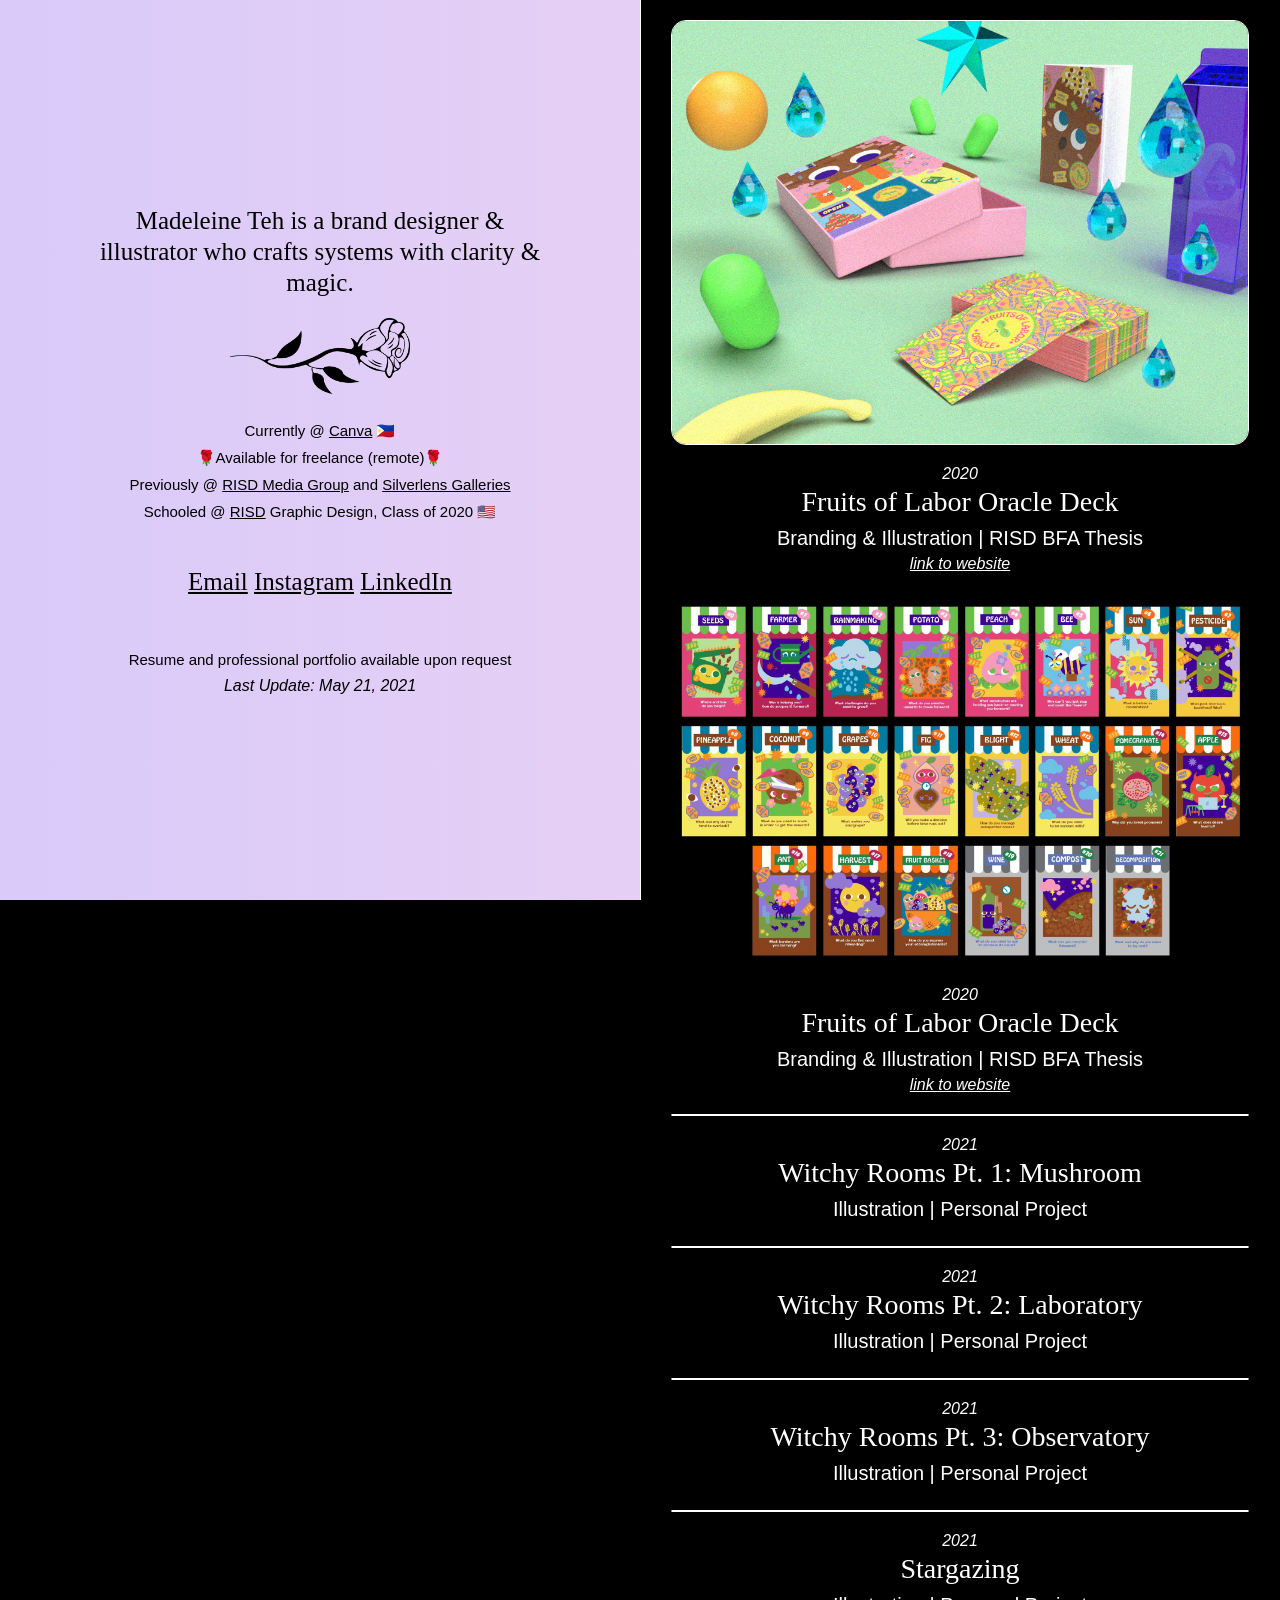
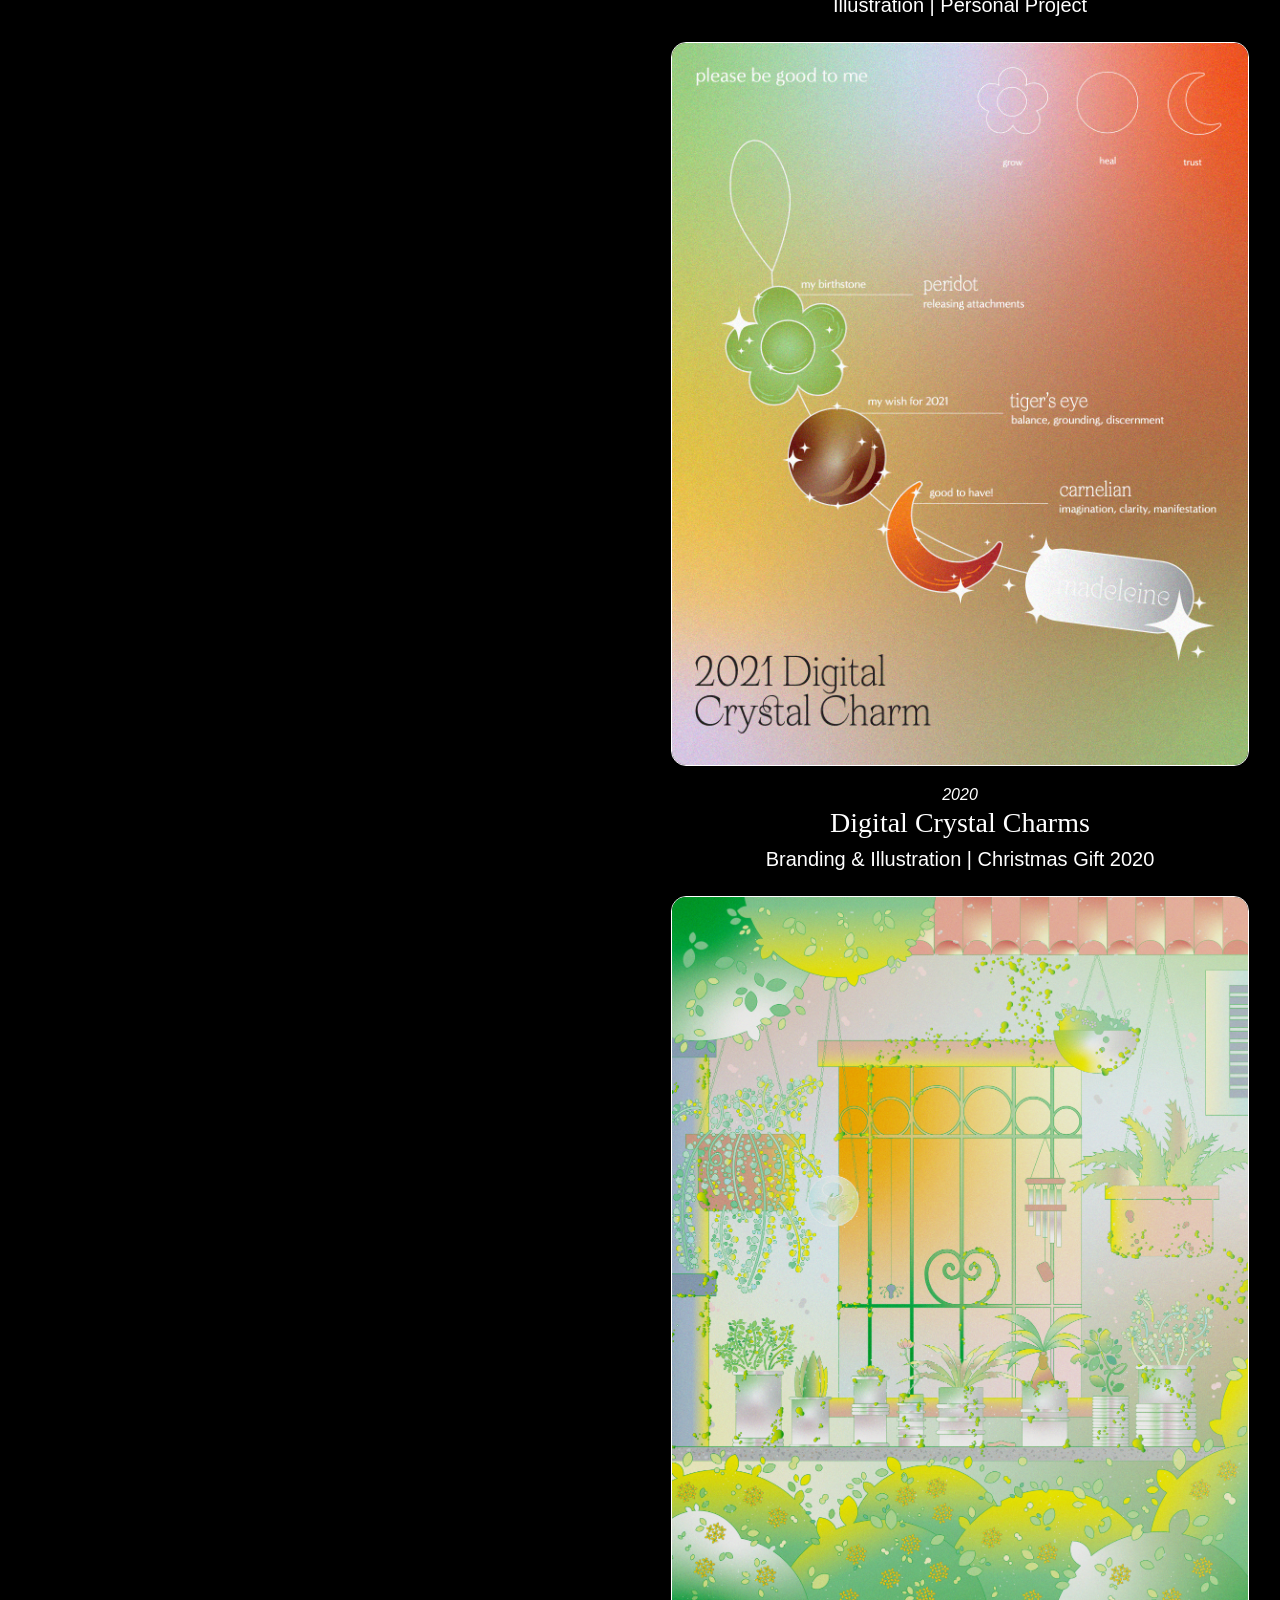
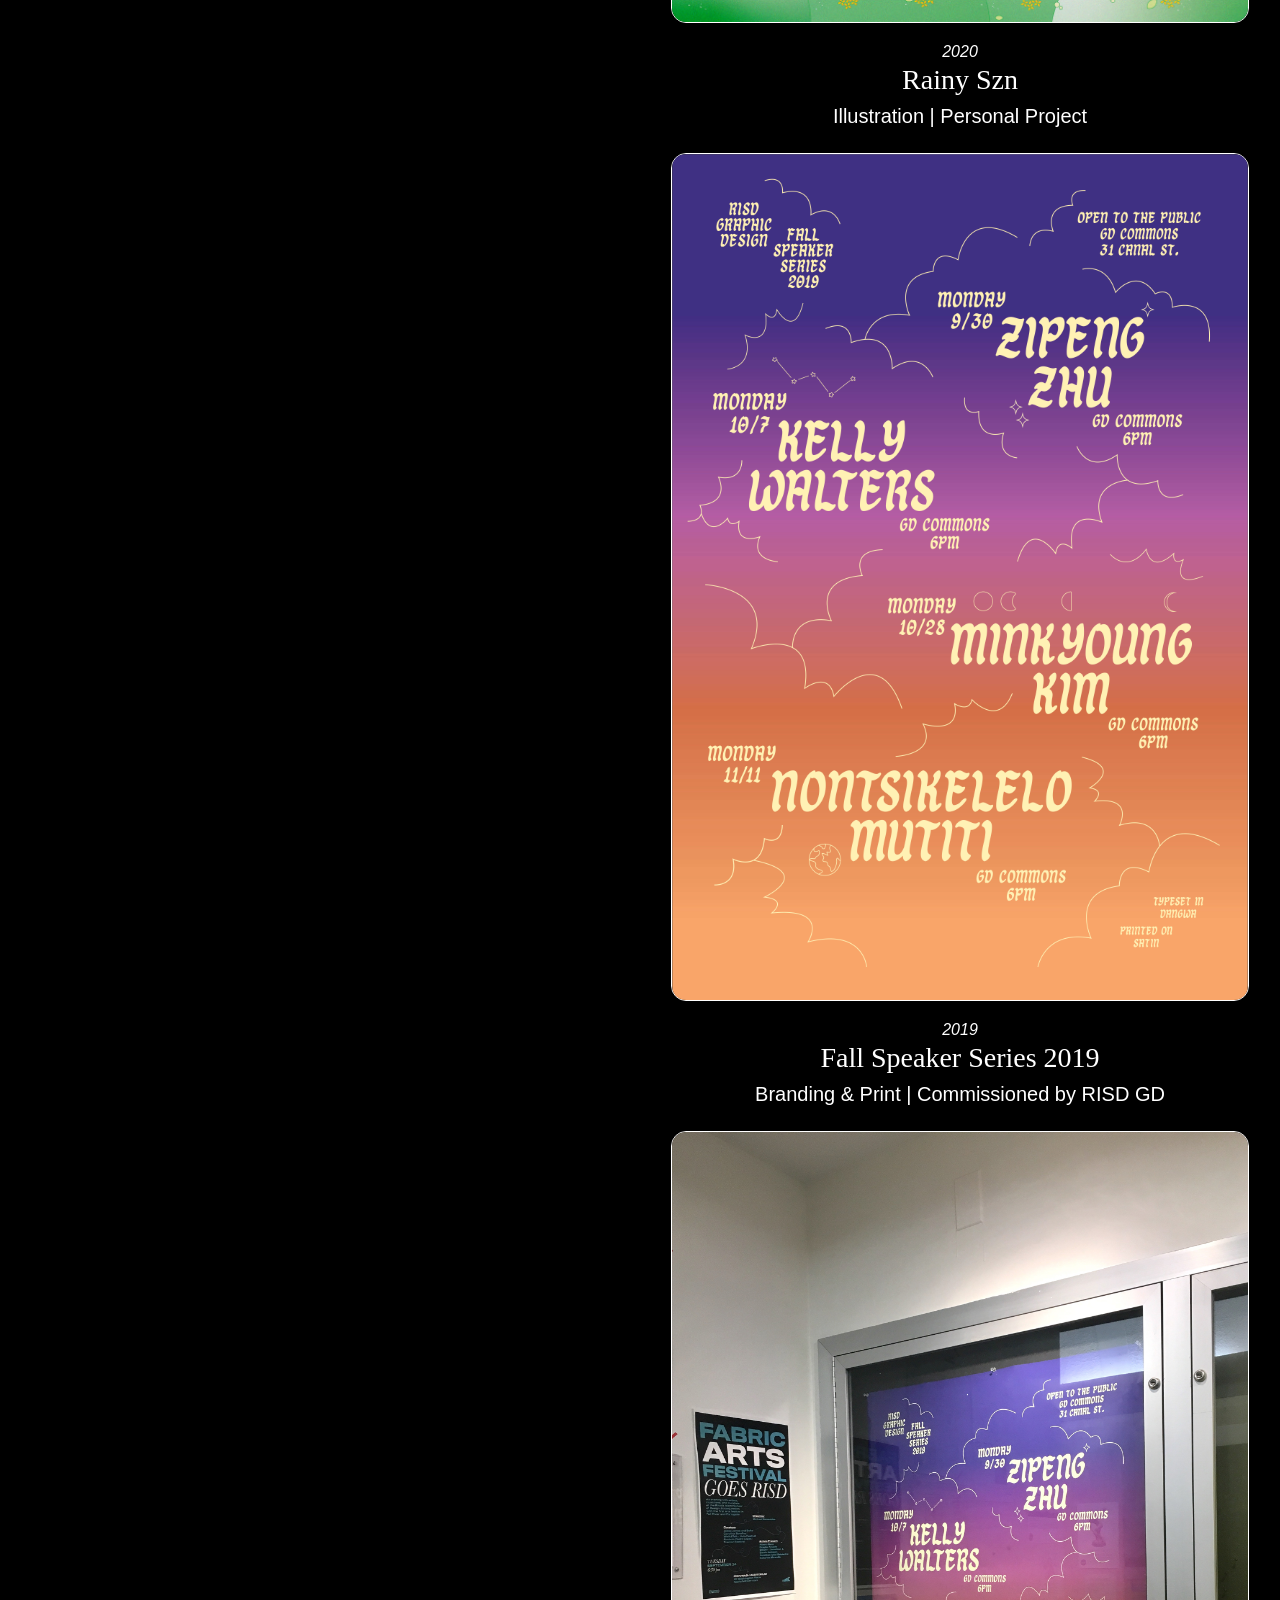
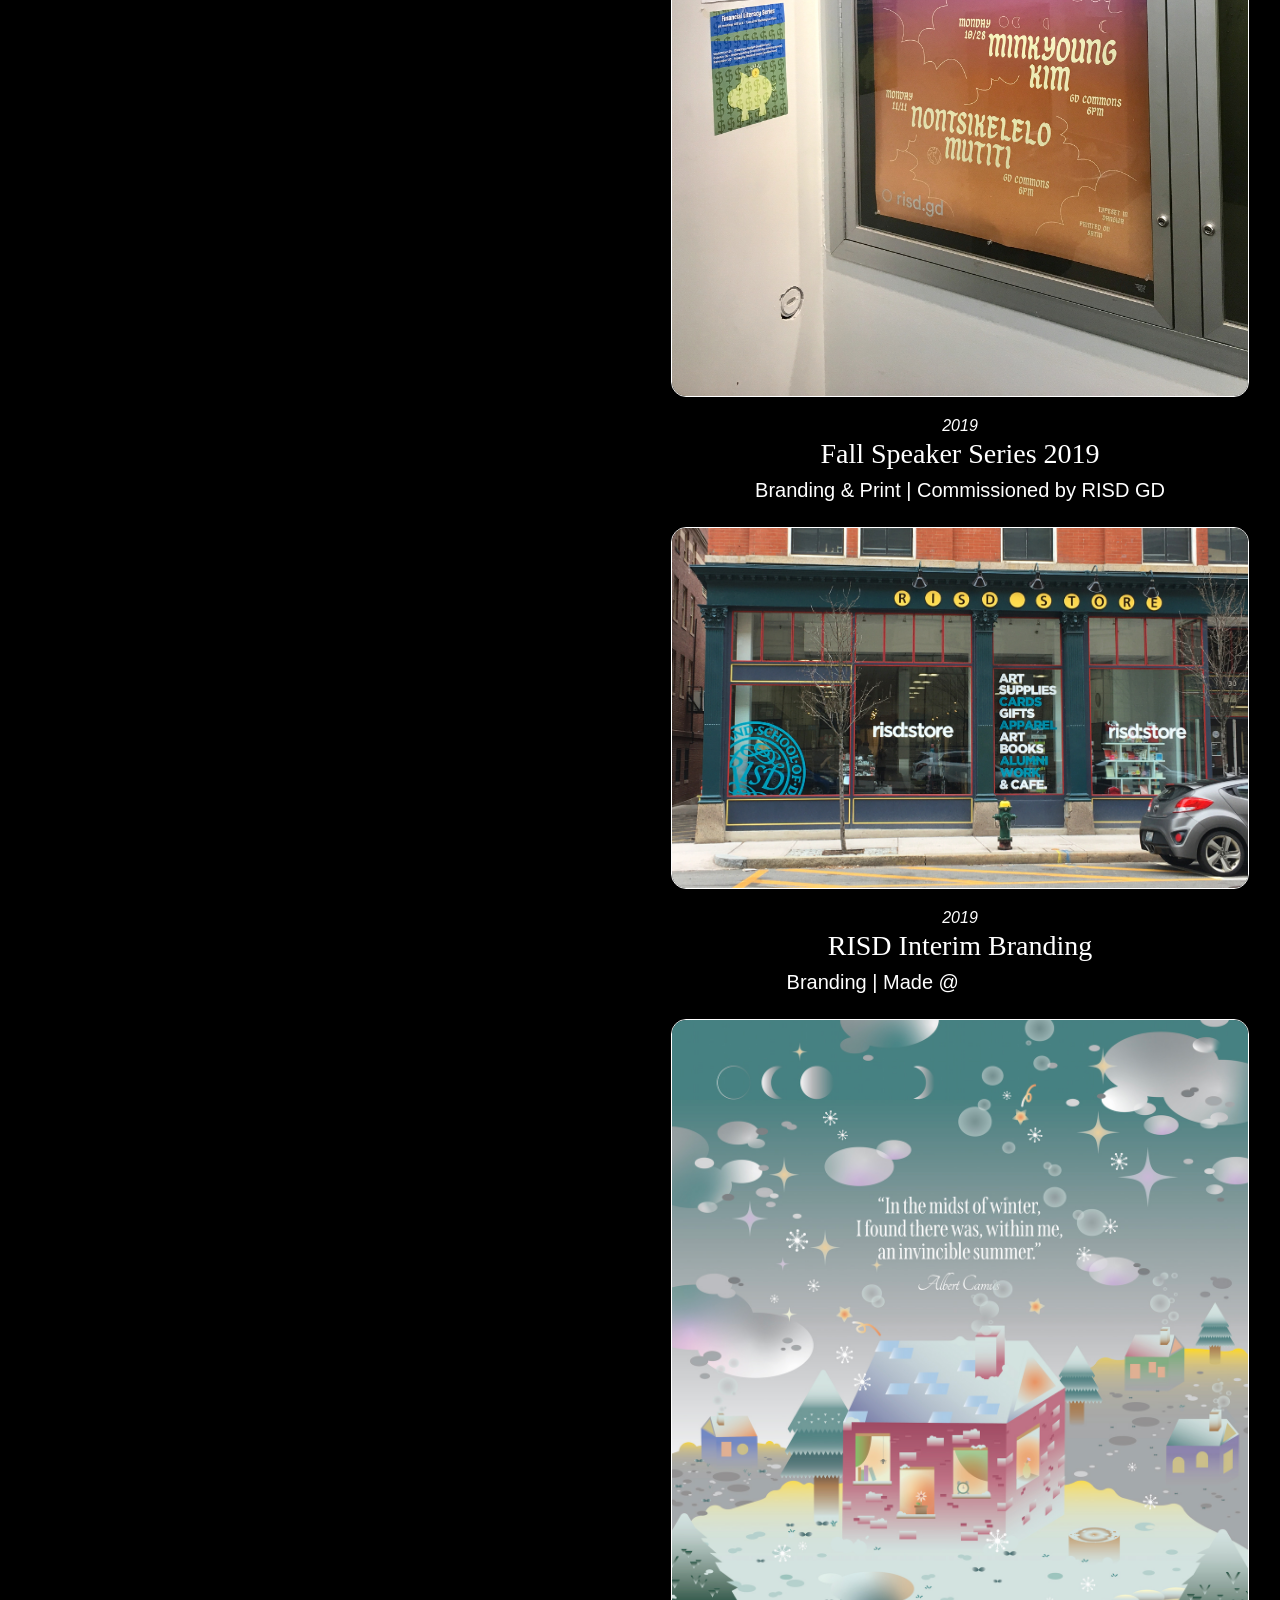
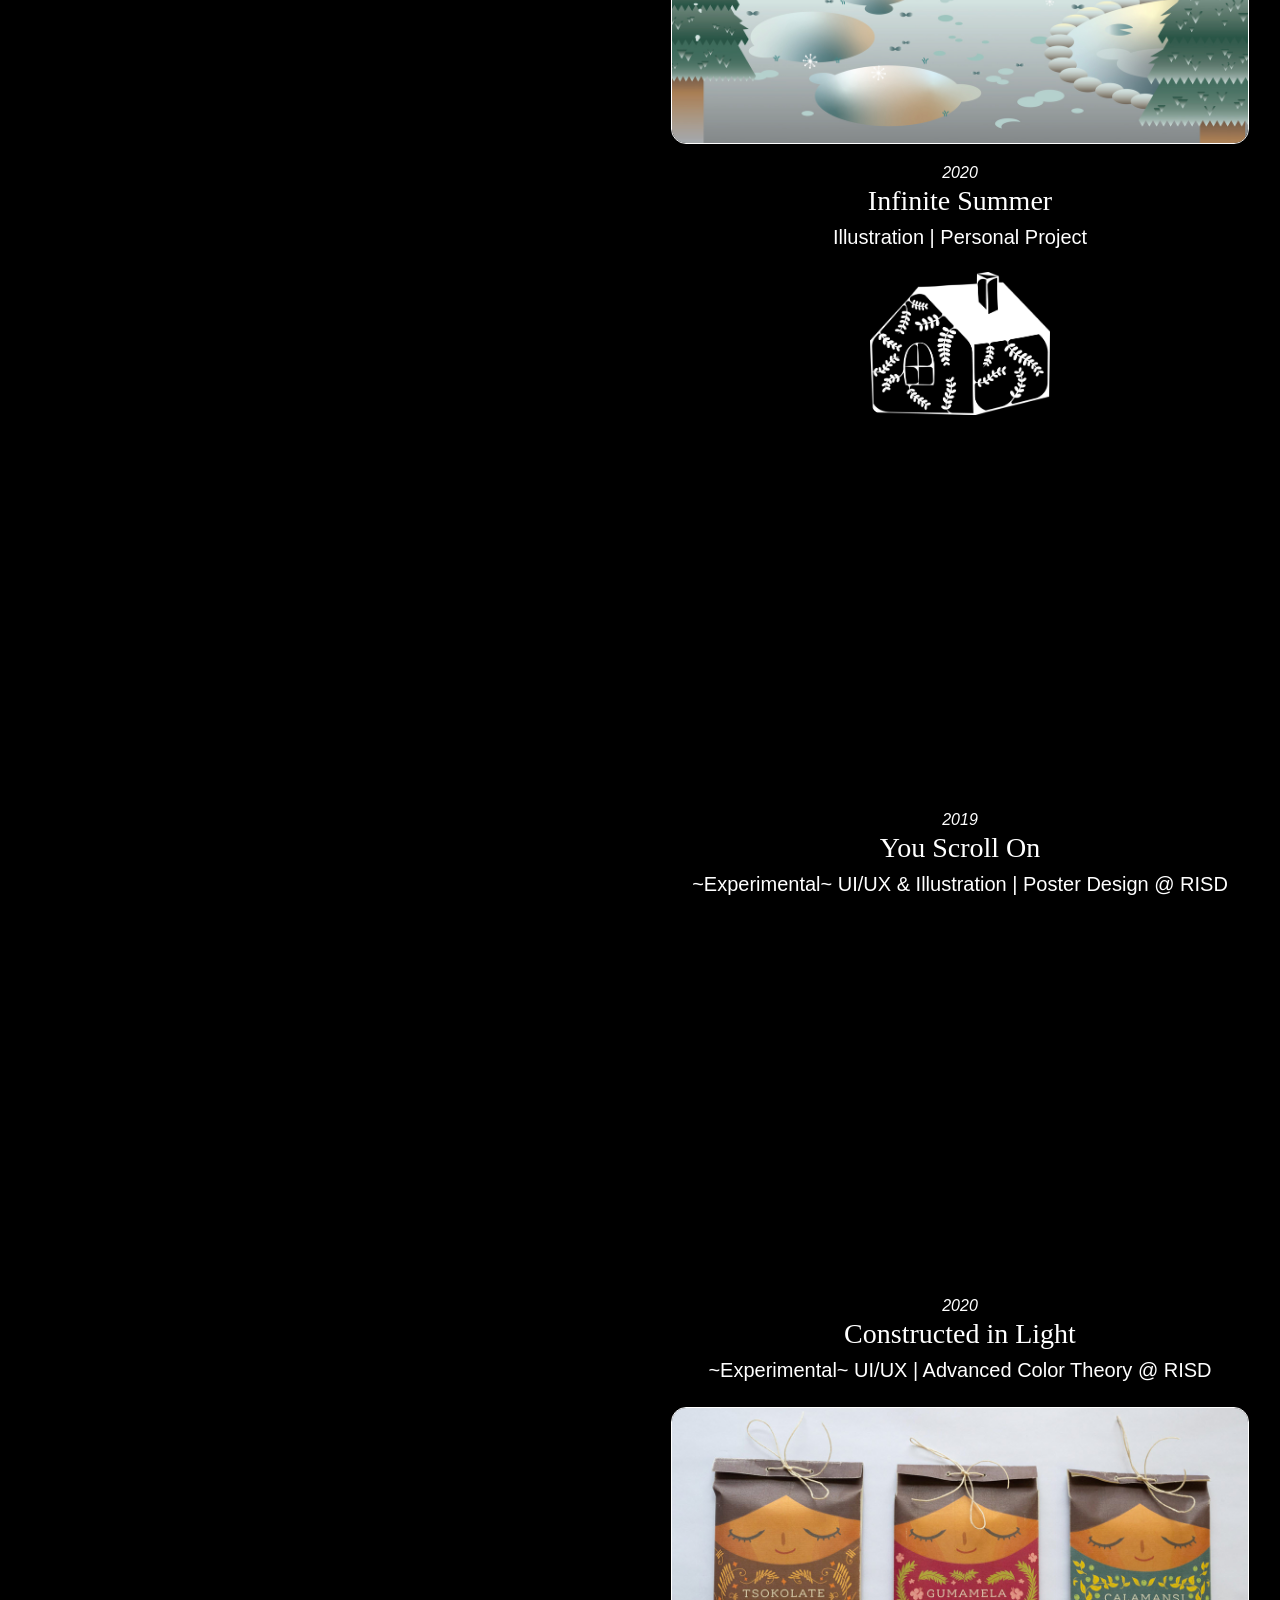
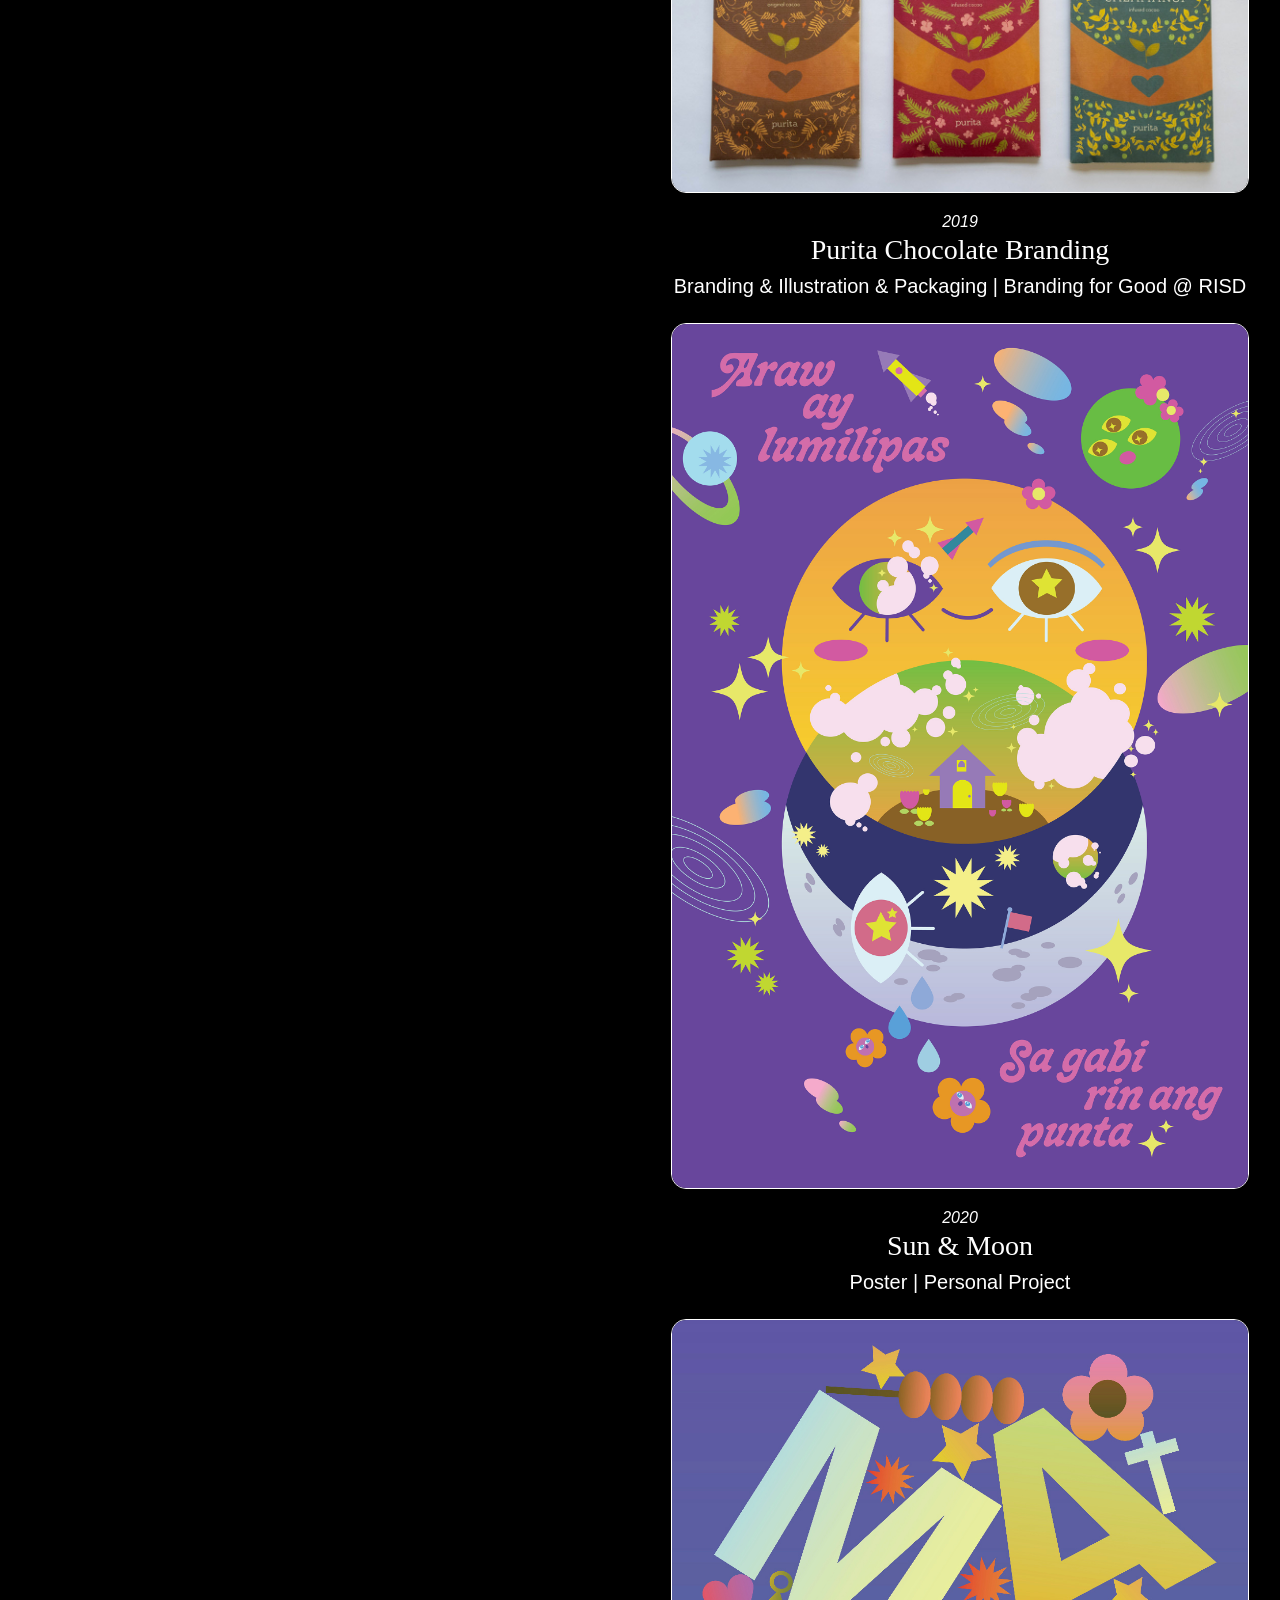
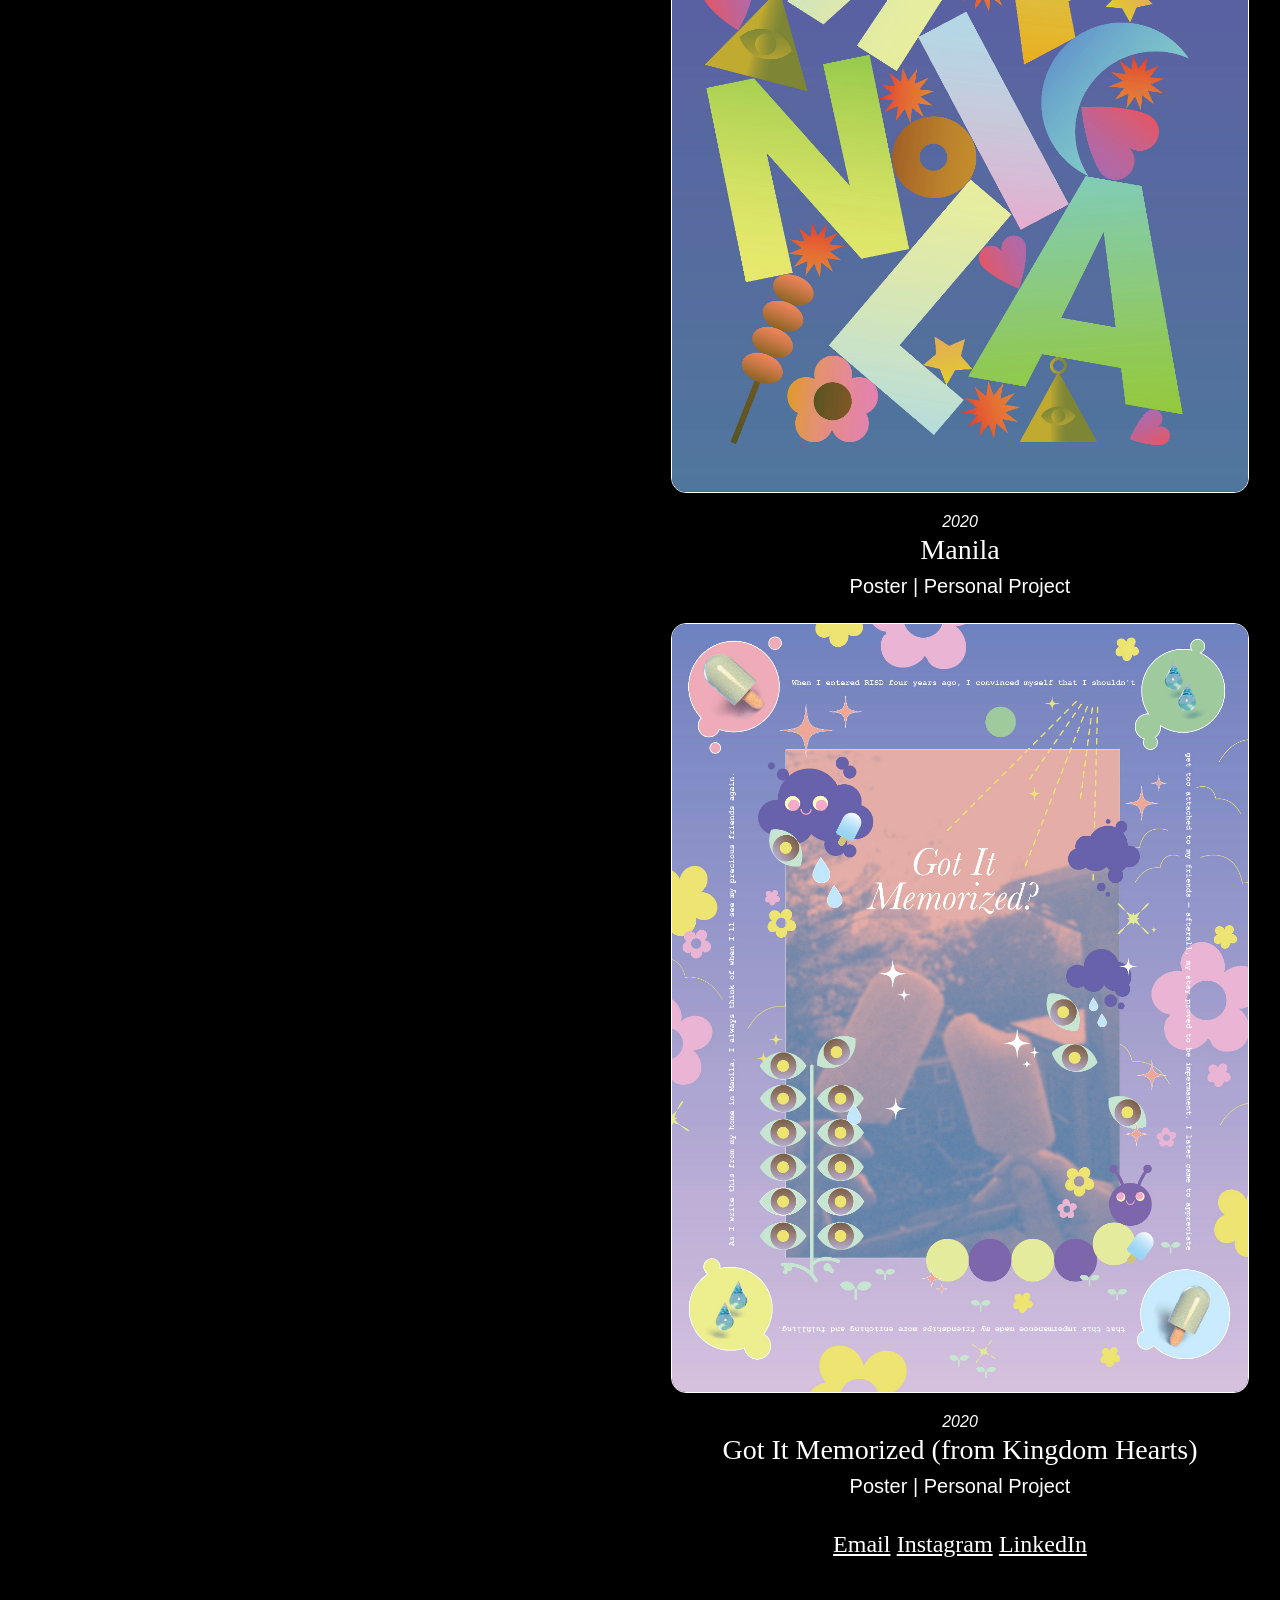
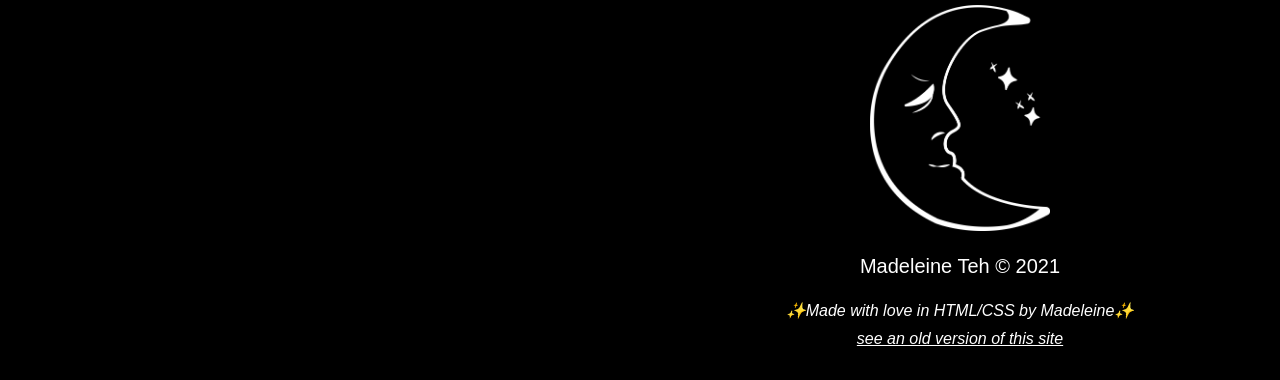
==== index.html @ 02ce03e7 "may 21 2021 update - changed font styling - removed some images - added one project - resized lar" ====
<!DOCTYPE html>
<html lang="en" dir="ltr">
<!-- i see you're snooping around my code 👀 -->
  <head>
    <meta charset="utf-8">
    <title>Madeleine Teh | Designer</title>
    <meta name="author" content="Madeleine Teh">
    <meta name="description" content="Madeleine Teh crafts brand identities & illustrations* inspired by magic, nature, & cycles.">
    <meta name="keywords" content="Madeleine Teh, Madeleine, Teh, madeleine, teh, madeleine teh, RISD, Rhode Island School of Design, risd, bfa, GDUSA Student to Watch 2020, Graphic Design, graphic design, graphic designer, madeleiiine.info, GDUSA, Student to Watch 2020, Fruits of Labor Oracle, RISD Graphic Design, RISD GD, bo bernstein award, Bo, Bernstein, Bo Bernstein, award, Sydney Richmond Burleigh Scholarship, Fall Speaker Series 2019, Fall, Speaker, Series, @madeleiiiiiiiiiiine, Manila, Philippines, manila, philippines, Silverlens, Silverlens Galleries, intern, RISD Media Group, RISD Museum, risd museum, silverlens, silverlens galleries, illustration, illustrator, web design, social media">
    <link rel="icon" href="img/rose copy.png">
    <link rel="stylesheet" href="style.css">
    <link href="https://fonts.googleapis.com/css2?family=Syne:wght@700&display=swap" rel="stylesheet">
    <link rel="stylesheet" href="https://use.typekit.net/cxd0azz.css">
    <link rel="stylesheet" href="https://use.typekit.net/yxh8vur.css">
    <meta name="viewport" content="width=device-width, initial-scale=1.0">
    <!-- Global site tag (gtag.js) - Google Analytics -->
<script async src="https://www.googletagmanager.com/gtag/js?id=G-M12L2D00P7"></script>
<script>
  window.dataLayer = window.dataLayer || [];
  function gtag(){dataLayer.push(arguments);}
  gtag('js', new Date());

  gtag('config', 'G-M12L2D00P7');
  <link rel="preconnect" href="https://fonts.gstatic.com">
<link href="https://fonts.googleapis.com/css2?family=Xanh+Mono:ital@0;1&display=swap" rel="stylesheet">
</script>
  </head>
  <body>
    <div class="container">
      <div class="left">
        <h1>Madeleine Teh is a brand designer & illustrator who crafts systems with clarity & magic.</h1>
        <img src="img/branded-02.png" alt="" class="spot">
        <div class="left-info">
          <h2>Currently @ <a href="https://www.canva.com/" target="_blank">Canva</a> 🇵🇭</h2>
          <h2>🌹Available for freelance (remote)🌹</h2>
          <h2>Previously @ <a href="https://commguide.risd.edu/communicating-at-risd/media-group/">RISD Media Group</a> and <a href="https://www.silverlensgalleries.com/">Silverlens Galleries</a></h2>
          <h2>Schooled @ <a href="https://www.risd.edu/" target="_blank">RISD</a> Graphic Design, Class of 2020 🇺🇸</h2>
        </div>
        <address>
          <a href="mailto:mteh@alumni.risd.edu">Email</a>
          <a href="https://www.instagram.com/madeleine.teh/" target="_blank">Instagram</a>
          <a href="http://bit.ly/linkedin_madeleiiiiiiiiiiine" targer="_blank">LinkedIn</a>
        </address>
        <br>
        <h2>Resume and professional portfolio available upon request</a></h2>
        <h5 id="update">Last Update: May 21, 2021</h5>
      </div>
      <div class="right">
        <img src="img/fol.jpg" alt="">
        <h5>2020</h5>
        <h3>Fruits of Labor Oracle Deck</h3>
        <h4>Branding & Illustration | RISD BFA Thesis</h4>
        <h5><a href="https://fruits-of-labor-oracle.com/" target="_blank" class="left-link">link to website</a></h5>
        <img src="img/fol_card.png" alt="" class="transparent-img">
        <h5>2020</h5>
        <h3>Fruits of Labor Oracle Deck</h3>
        <h4>Branding & Illustration | RISD BFA Thesis</h4>
        <h5><a href="https://fruits-of-labor-oracle.com/" target="_blank" class="left-link">link to website</a></h5>
        <img src="img/mushroom.png" alt="">
        <h5>2021</h5>
        <h3>Witchy Rooms Pt. 1: Mushroom</h3>
        <h4>Illustration | Personal Project</h4>
        <img src="img/naturelab.png" alt="">
        <h5>2021</h5>
        <h3>Witchy Rooms Pt. 2: Laboratory</h3>
        <h4>Illustration | Personal Project</h4>
        <img src="img/observatory.png" alt="">
        <h5>2021</h5>
        <h3>Witchy Rooms Pt. 3: Observatory</h3>
        <h4>Illustration | Personal Project</h4>
        <img src="img/stars.png" alt="">
        <h5>2021</h5>
        <h3>Stargazing</h3>
        <h4>Illustration | Personal Project</h4>
        <img src="img/crystal.png" alt="">
        <h5>2020</h5>
        <h3>Digital Crystal Charms</h3>
        <h4>Branding & Illustration | Christmas Gift 2020</h4>
        <img src="img/rainyszn.png" alt="">
        <h5>2020</h5>
        <h3>Rainy Szn</h3>
        <h4>Illustration | Personal Project</h4>
        <img src="img/fall-speaker-series.jpg" alt="">
        <h5>2019</h5>
        <h3>Fall Speaker Series 2019</h3>
        <h4>Branding & Print | Commissioned by RISD GD</h4>
        <img src="img/fall-speaker-series-irl.jpg" alt="">
        <h5>2019</h5>
        <h3>Fall Speaker Series 2019</h3>
        <h4>Branding & Print | Commissioned by RISD GD</h4>
        <img src="img/risd-media.jpg" alt="">
        <h5>2019</h5>
        <h3>RISD Interim Branding</h3>
        <h4>Branding | Made @ <a href="https://commguide.risd.edu/communicating-at-risd/media-group/">RISD Media Group</a></h4>
        <img src="img/winter.jpg" alt="">
        <h5>2020</h5>
        <h3>Infinite Summer</h3>
        <h4>Illustration | Personal Project</h4>
        <br>
        <img src="img/branded_white-03.png" alt="" class="spot">
        <br>
        <iframe src="https://player.vimeo.com/video/499048905" width="640" height="360" frameborder="0" allow="autoplay; fullscreen; picture-in-picture" allowfullscreen></iframe>
<p><a href="https://vimeo.com/499048905">YOU SCROLL ON 2</a> from <a href="https://vimeo.com/user130980979">Madeleine Teh</a> on <a href="https://vimeo.com">Vimeo</a>.</p>
        <h5>2019</h5>
        <h3>You Scroll On</h3>
        <h4>~Experimental~ UI/UX & Illustration | Poster Design @ RISD</h4>
        <br>
        <iframe title="vimeo-player" src="https://player.vimeo.com/video/499050494" width="640" height="360" frameborder="0" allowfullscreen></iframe>
        <br>
        <h5>2020</h5>
        <h3>Constructed in Light</h3>
        <h4>~Experimental~ UI/UX | Advanced Color Theory @ RISD</h4>
        <img src="img/purita.jpg" alt="">
        <h5>2019</h5>
        <h3>Purita Chocolate Branding</h3>
        <h4>Branding & Illustration & Packaging | Branding for Good @ RISD</h4>
        <img src="img/sun-moon.jpg" alt="">
        <h5>2020</h5>
        <h3>Sun & Moon</h3>
        <h4>Poster | Personal Project</h4>
        <img src="img/manila.jpg" alt="">
        <h5>2020</h5>
        <h3>Manila</h3>
        <h4>Poster | Personal Project</h4>
        <img src="img/popsicle.jpg" alt="">
        <h5>2020</h5>
        <h3>Got It Memorized (from Kingdom Hearts)</h3>
        <h4>Poster | Personal Project</h4>
        <br>
        <address>
          <a href="mailto:mteh@alumni.risd.edu" id="address-right">Email</a>
          <a href="https://www.instagram.com/madeleine.teh/" target="_blank" id="address-right">Instagram</a>
          <a href="http://bit.ly/linkedin_madeleiiiiiiiiiiine" id="address-right">LinkedIn</a>
        </address>
        <br>
        <img src="img/branded_white-04.png" alt="" class="spot">
        <br>
        <h4>Madeleine Teh © 2021</h4>
        <br>
        <h5>✨Made with love in HTML/CSS by Madeleine✨</h5>
        <h5 id="end"><a href="10.2020/index.html" id="endlink" target="_blank">see an old version of this site</a></h5>
      </div>
    </div>
  </body>
</html>
---- style.css ----
* {
    margin: 0;
    padding: 0;
  }
  body {
    background-color: black;
  }
  .left {
    position: fixed;
    display: flex;
    flex-flow: column;
    flex-wrap: wrap;
    justify-content: center;
    align-items: center;
    float: left;
    width: 50%;
    height: 100%;
    border-right: 1.33px solid white;
    text-align: center;
      background: linear-gradient(270deg, #b3d5e8, #cef0c8, #eed2b8, #fad8eb, #d9cafa);
      background-size: 1000% 1000%;
  
      -webkit-animation: AnimationName 30s ease infinite;
      -moz-animation: AnimationName 30s ease infinite;
      animation: AnimationName 30s ease infinite;
  }
  
  @-webkit-keyframes AnimationName {
      0%{background-position:0% 50%}
      50%{background-position:100% 50%}
      100%{background-position:0% 50%}
  }
  @-moz-keyframes AnimationName {
      0%{background-position:0% 50%}
      50%{background-position:100% 50%}
      100%{background-position:0% 50%}
  }
  @keyframes AnimationName {
      0%{background-position:0% 50%}
      50%{background-position:100% 50%}
      100%{background-position:0% 50%}
  }

  @font-face {
    font-family: "Apoc-Revelations";
    src: url("Apoc-Revelations.woff") format('woff');
}

  h1 {
    margin: 0 85px 20px 85px;
    font-family: ivypresto-headline,serif;
    font-weight: 100;
    font-style: normal;
    font-size: 42px;
    line-height: 50px;
  }
  .dot {
    height: 18px;
    width: 18px;
    background-color: black;
    border-radius: 50%;
    display: inline-block;
  }
  
  .left-info {
    margin: 20px 110px 30px 110px;
    font-family: 'Syne', sans-serif;
  }
  h2 {
    margin: 7px 0;
    font-family: minerva-modern,sans-serif;
    font-weight: 400;
    font-style: normal;
    font-size: 20px;
    line-height: 24px;
    color: black;
  }

  h3 {
    font-family: ivypresto-headline,serif;
    font-weight: 100;
    font-style: normal;
    font-size: 28px;
    line-height: 38px;
    color: white
  }
  h4 {
    margin: 5px 0px 5px 0px;
    font-family: minerva-modern,sans-serif;
    font-weight: 400;
    font-style: normal;
    font-size: 20px;
    line-height: 24px;
    color: rgb(255, 255, 255);
  }

  h5 {
    font-family: zeitung-mono,sans-serif;
    font-weight: 100;
    font-style: italic;
    font-size: 16px;
    color: white;
  }
  address {
    margin: 0px 90px 20px 90px;
    font-family: ivypresto-headline,serif;
    font-weight: 100;
    font-style: normal;
    font-size: 28px;
    line-height: 46px;
  }
  a {
    color: black;
  }
  a:hover {
    color: white;
  }
  .left-link {
    color: white;
  }
  #address-right {
    font-size: 24px;
    color: white;
  }
  #update {
    color: black;
    font-weight: 200;
    width: 500px;
  }
  .right {
    display: flex;
    flex-flow: column;
    flex-wrap: wrap;
    justify-content: center;
    align-items: center;
    float: right;
    width: 50%;
    text-align: center;
  }
  img {
    margin: 20px 0px;
    display: block;
    width: 90%;
    border-radius: 15px;
    border: solid 0.33px white;
  }
  .spot {
    margin: 0px;
    width: 180px;
    border: none;
  }
  .arial {
    font-family: Arial, Helvetica, sans-serif;
  }
  #end {
    margin: 10px 0px 5% 0px;
  }
  #endlink {
    color: white;
  }
  ::selection {
    color: white;
    background-color: black;
  }
  iframe {
    width: 90%;
  }
  .transparent-img {
    border: none;
  }
  /* responsive */
  @media only screen and (max-height: 740px){
    .left {
      flex-wrap: nowrap;
    }
    h1 {
      font-size: 30px;
      line-height: 36px;
    }
    h2 {
      font-size: 16px;
    }
    address {
      font-size: 30px;
    }
    .dot {
      height: 8px;
      width: 8px;
    }
  }
  @media only screen and (max-width: 1300px){
    .left {
      flex-wrap: nowrap;
    }
    h1 {
      font-size: 25px;
      line-height: 31px;
    }
    h2 {
      font-size: 15px;
      line-height: 20px;
    }
    address {
      font-size: 25px;
    }
  }
  @media only screen and (max-width: 865px){
    .left {
      flex-wrap: nowrap;
    }
    h1 {
      font-size: 20px;
    }
    h2 {
      font-size: 12px;
    }
    address {
      font-size: 20px;
    }
    .dot {
      height: 10px;
      width: 10px;
    }
  }
  @media only screen and (min-width: 1900px) {
    .left {
      flex-wrap: nowrap;
    }
    h1 {
      font-size: 50px;
      margin: 30px 20%;
    }
    h2 {
      font-size: 30px;
      margin: 7px 25%;
    }
    address {
      font-size: 50px;
    }
  }
  /* iPad + iPad Pro */
  @media only screen and (max-width: 1030px) {
    .left {
      overflow: auto;
      float: none;
      width: 100%;
      position: static;
      height: auto;
      border-right: none;
      border-bottom: 1.33px solid black;
    }
    h1 {
      font-size: 48px;
      line-height: 56px;
      margin: 10% 18% 3% 18%;
    }
    h2 {
      font-size: 26px;
      line-height: 32px;
      margin: 5px 16% 5px 16%;
    }
    h3 {
      font-size: 20px;
    }
    h4 {
      font-size: 14px;
    }
    h5 {
      font-size: 24px;
    }
    .left-info {
      margin: 3% 10%;
    }
    address {
      font-size: 24px;
      margin: 0% 5% 3% 5%;
    }
    .right {
      width: 100%;
    }
    img {
      display: flex;
      width: 90%;
    }
    iframe {
      width: 90%;
    }
    h5 {
      font-size: 12px;
    }
    #update {
      margin-top: 20px;
      margin-bottom: 5%;
    }
  }
  /* mobile */
  @media only screen and (max-width: 700px) {
    .left {
      overflow: auto;
      float: none;
      width: 100%;
      position: static;
      height: auto;
      border-right: none;
      border-bottom: 1.33px solid black;
    }
    h1 {
      font-size: 32px;
      line-height: 38px;
      margin: 10% 6% 5% 6%;
    }
    h2 {
      font-size: 18px;
      margin: 0px 5px;
    }
    h3 {
      font-size: 20px;
    }
    h4 {
      font-size: 14px;
    }
    .left-info {
      margin: 3% 10%;
    }
    address {
      font-size: 24px;
      margin: 3% 5% 3% 5%;
    }
    .right {
      width: 100%;
    }
    img {
      display: flex;
      width: 90%;
    }
    iframe {
      width: 90%;
    }
    h5 {
      font-size: 12px;
    }
    #update {
      margin-top: 20px;
      margin-bottom: 30px;
      width: 300px;
    }
  }

  /* width */
::-webkit-scrollbar {
  width: 15px;
}

/* Track */
::-webkit-scrollbar-track {
  background: linear-gradient(#b3d5e8, #cef0c8, #eed2b8, #fad8eb, #d9cafa);
  border-radius: 0px;
  border: solid 0.33px white;
}

/* Handle */
::-webkit-scrollbar-thumb {
  background: black;
  border-radius: 15px;
  border: solid 0.33px white;
}
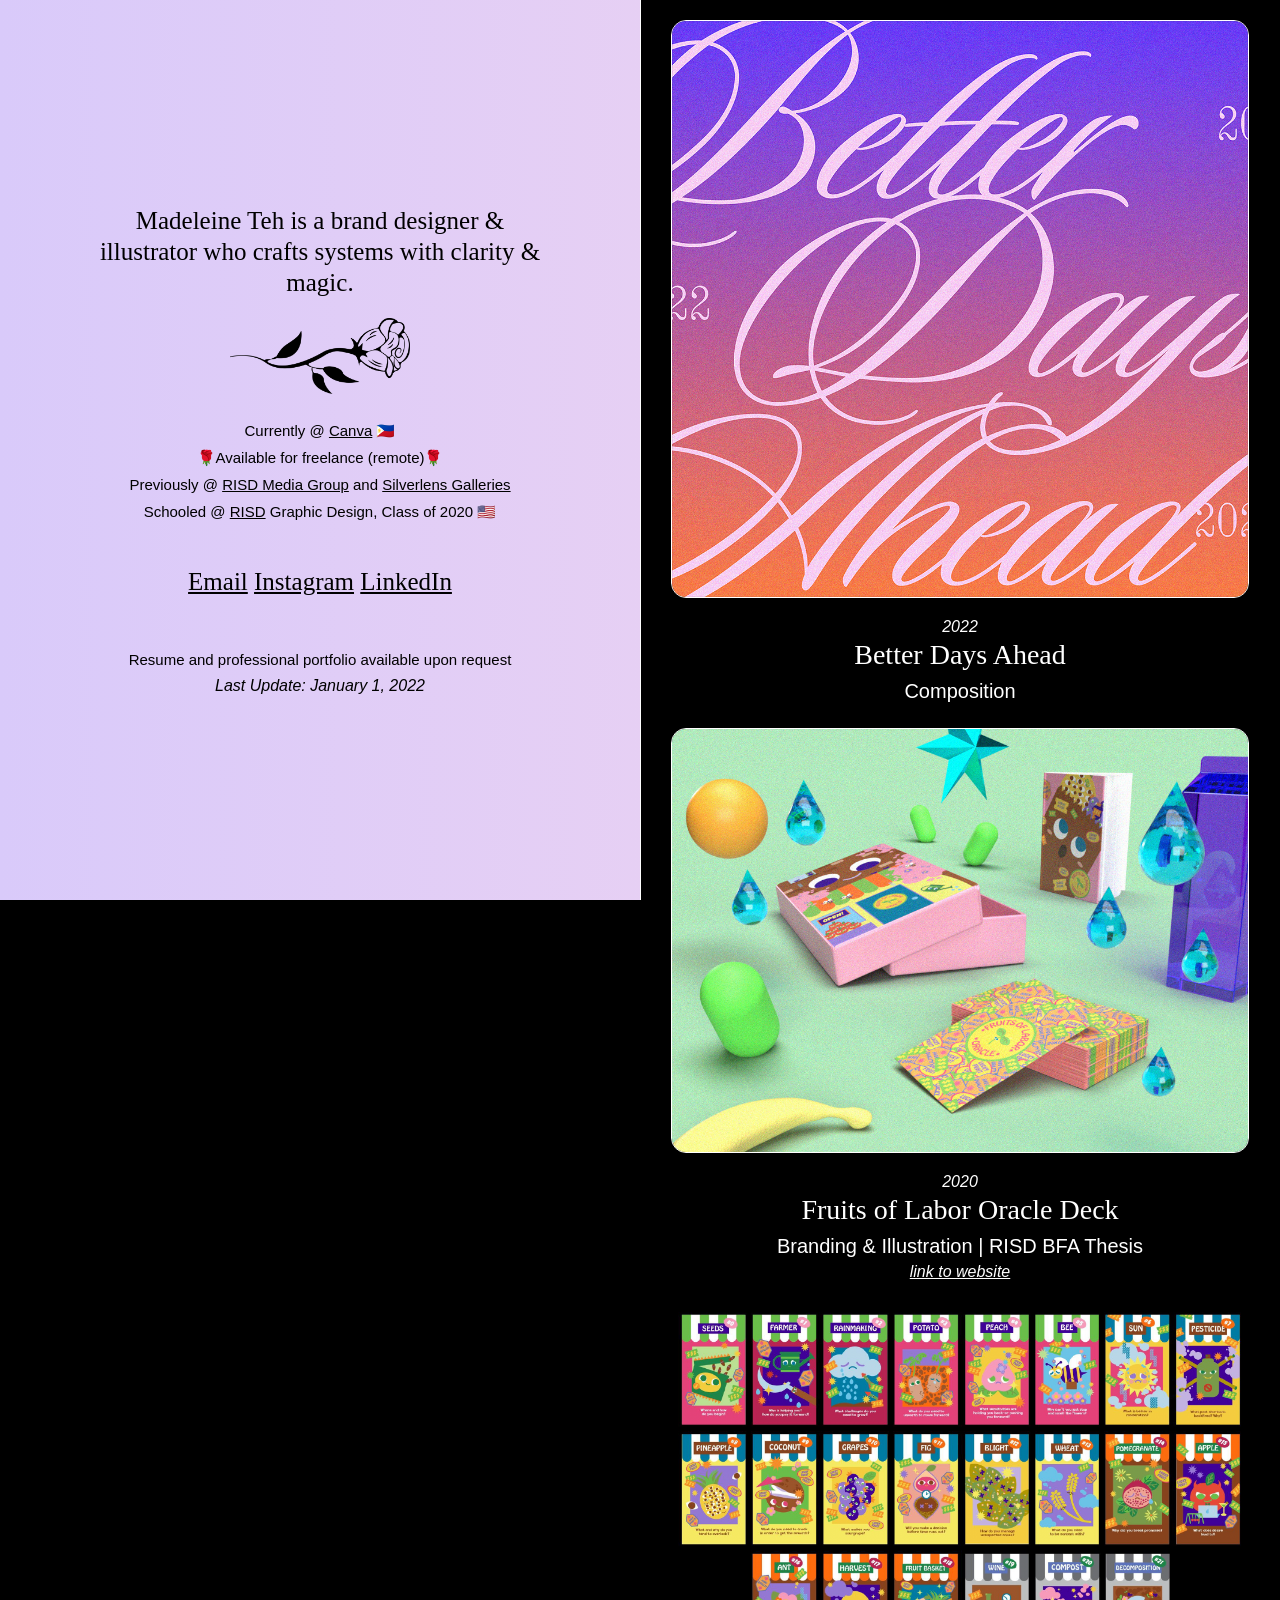
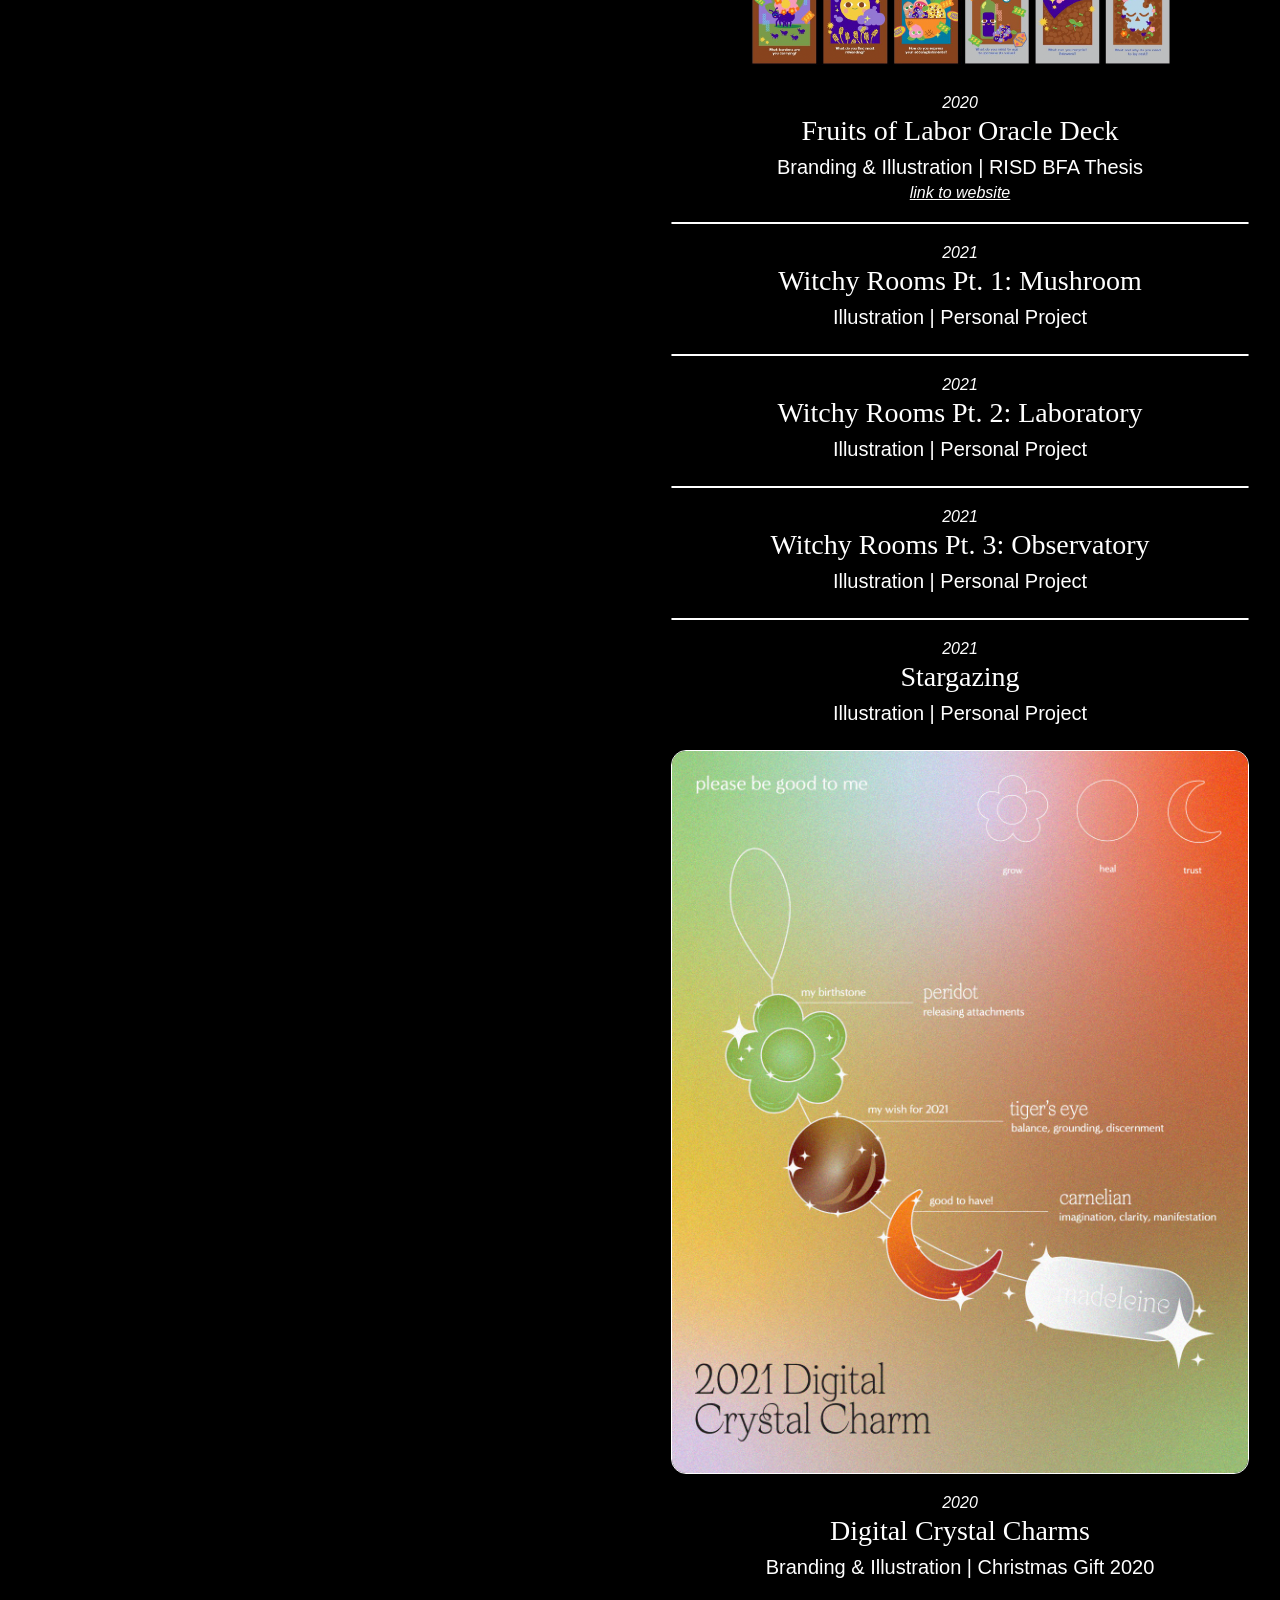
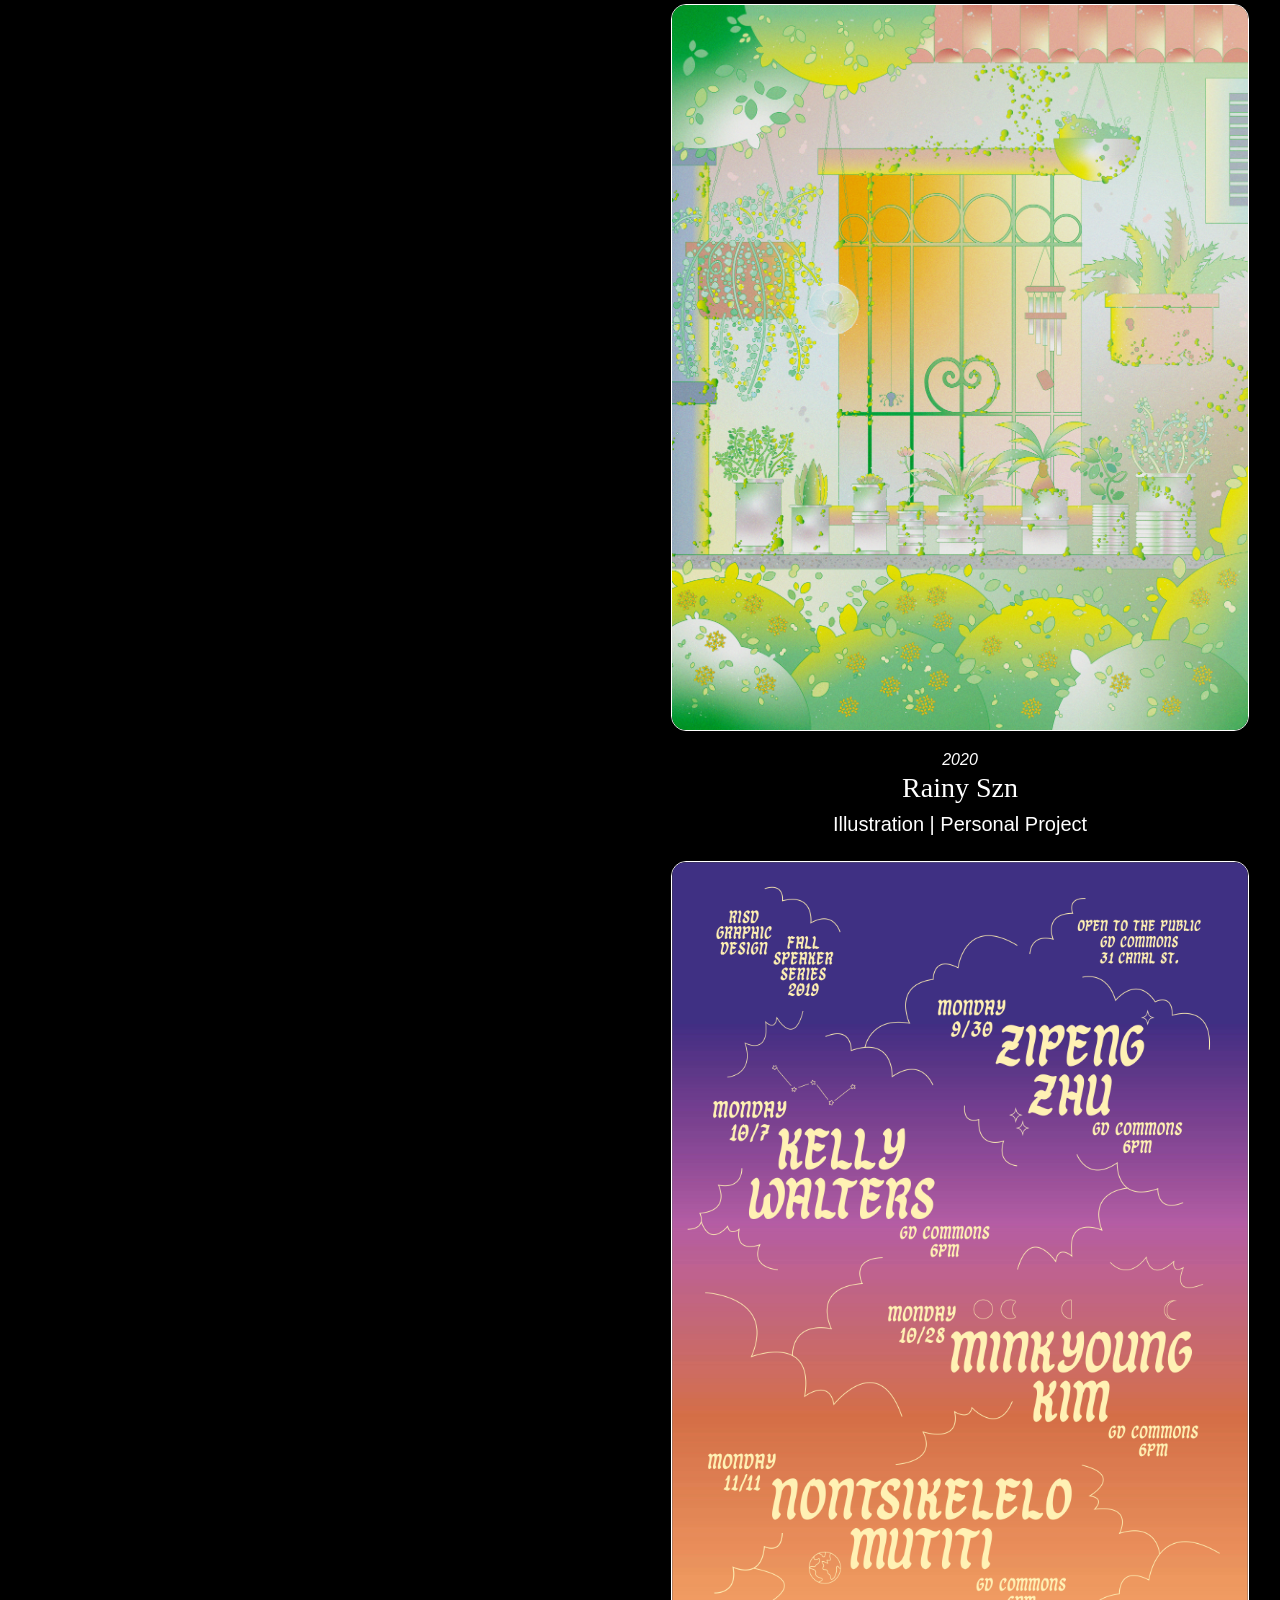
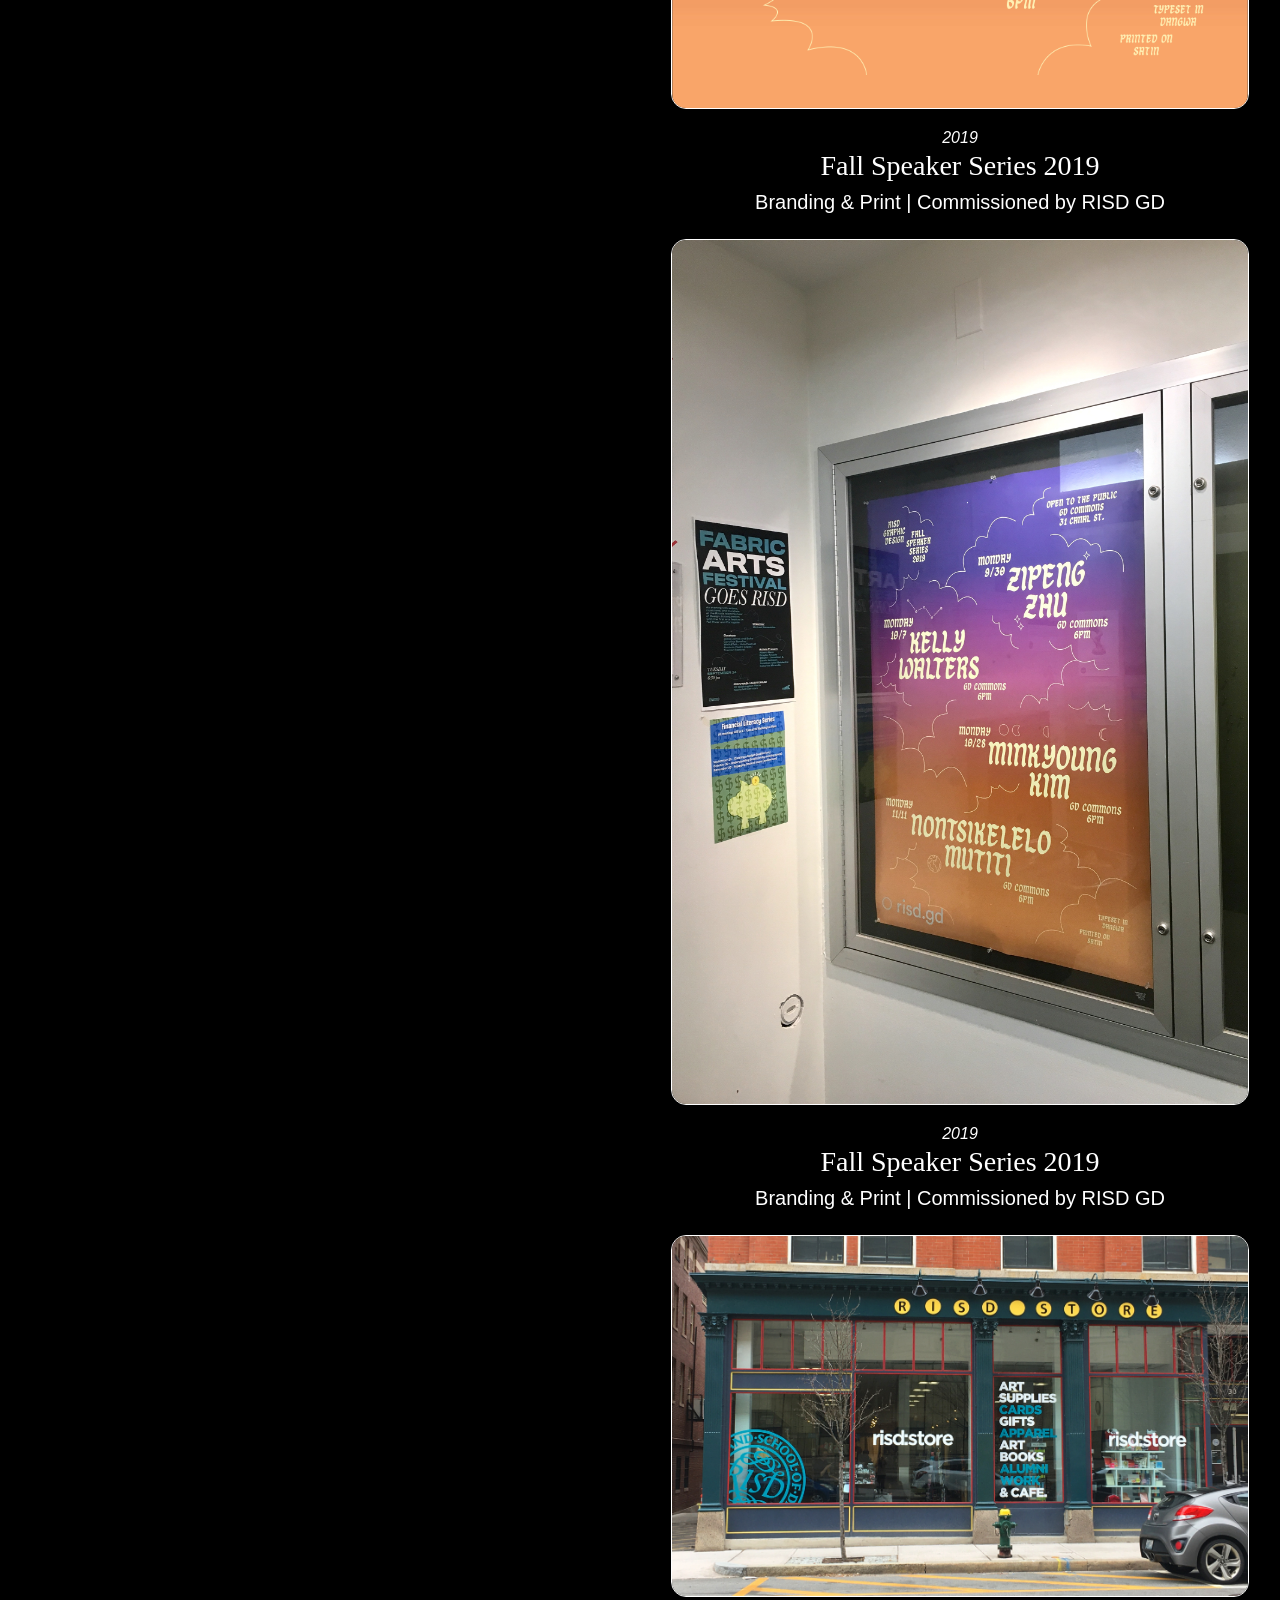
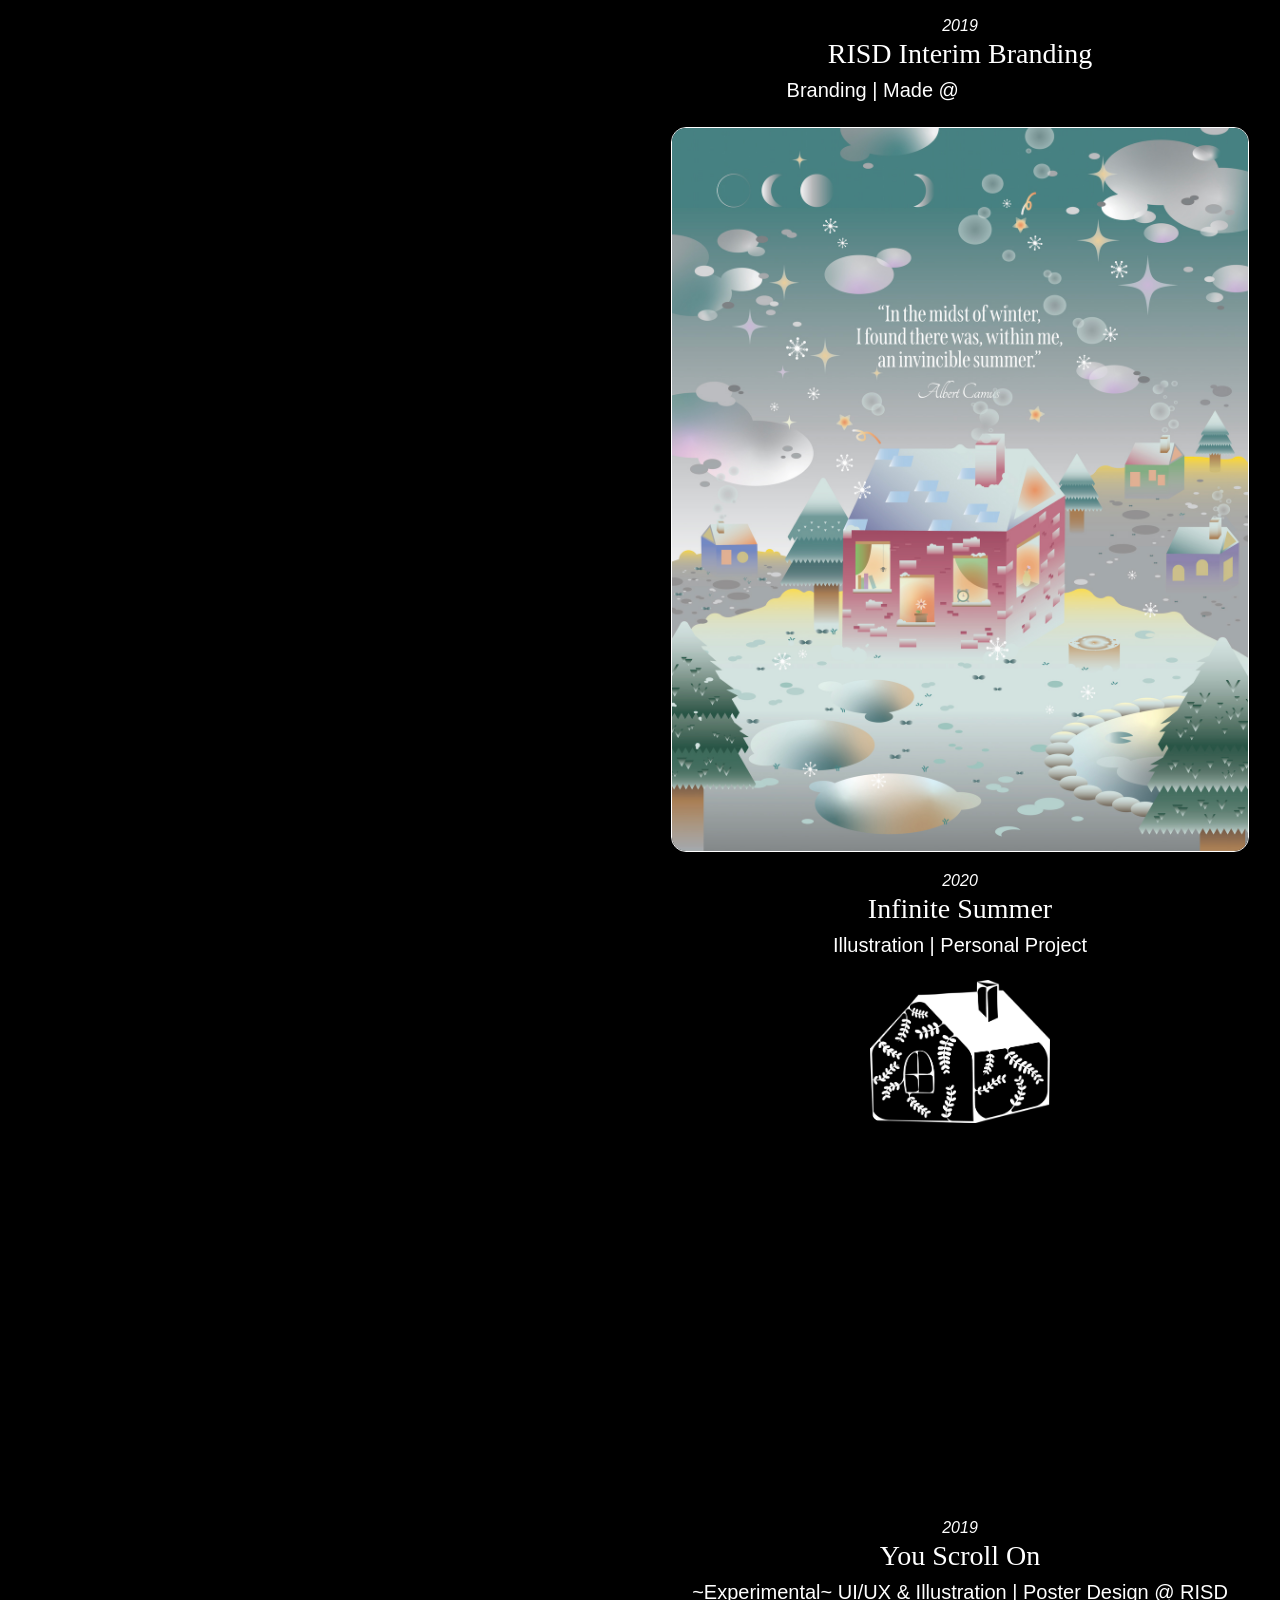
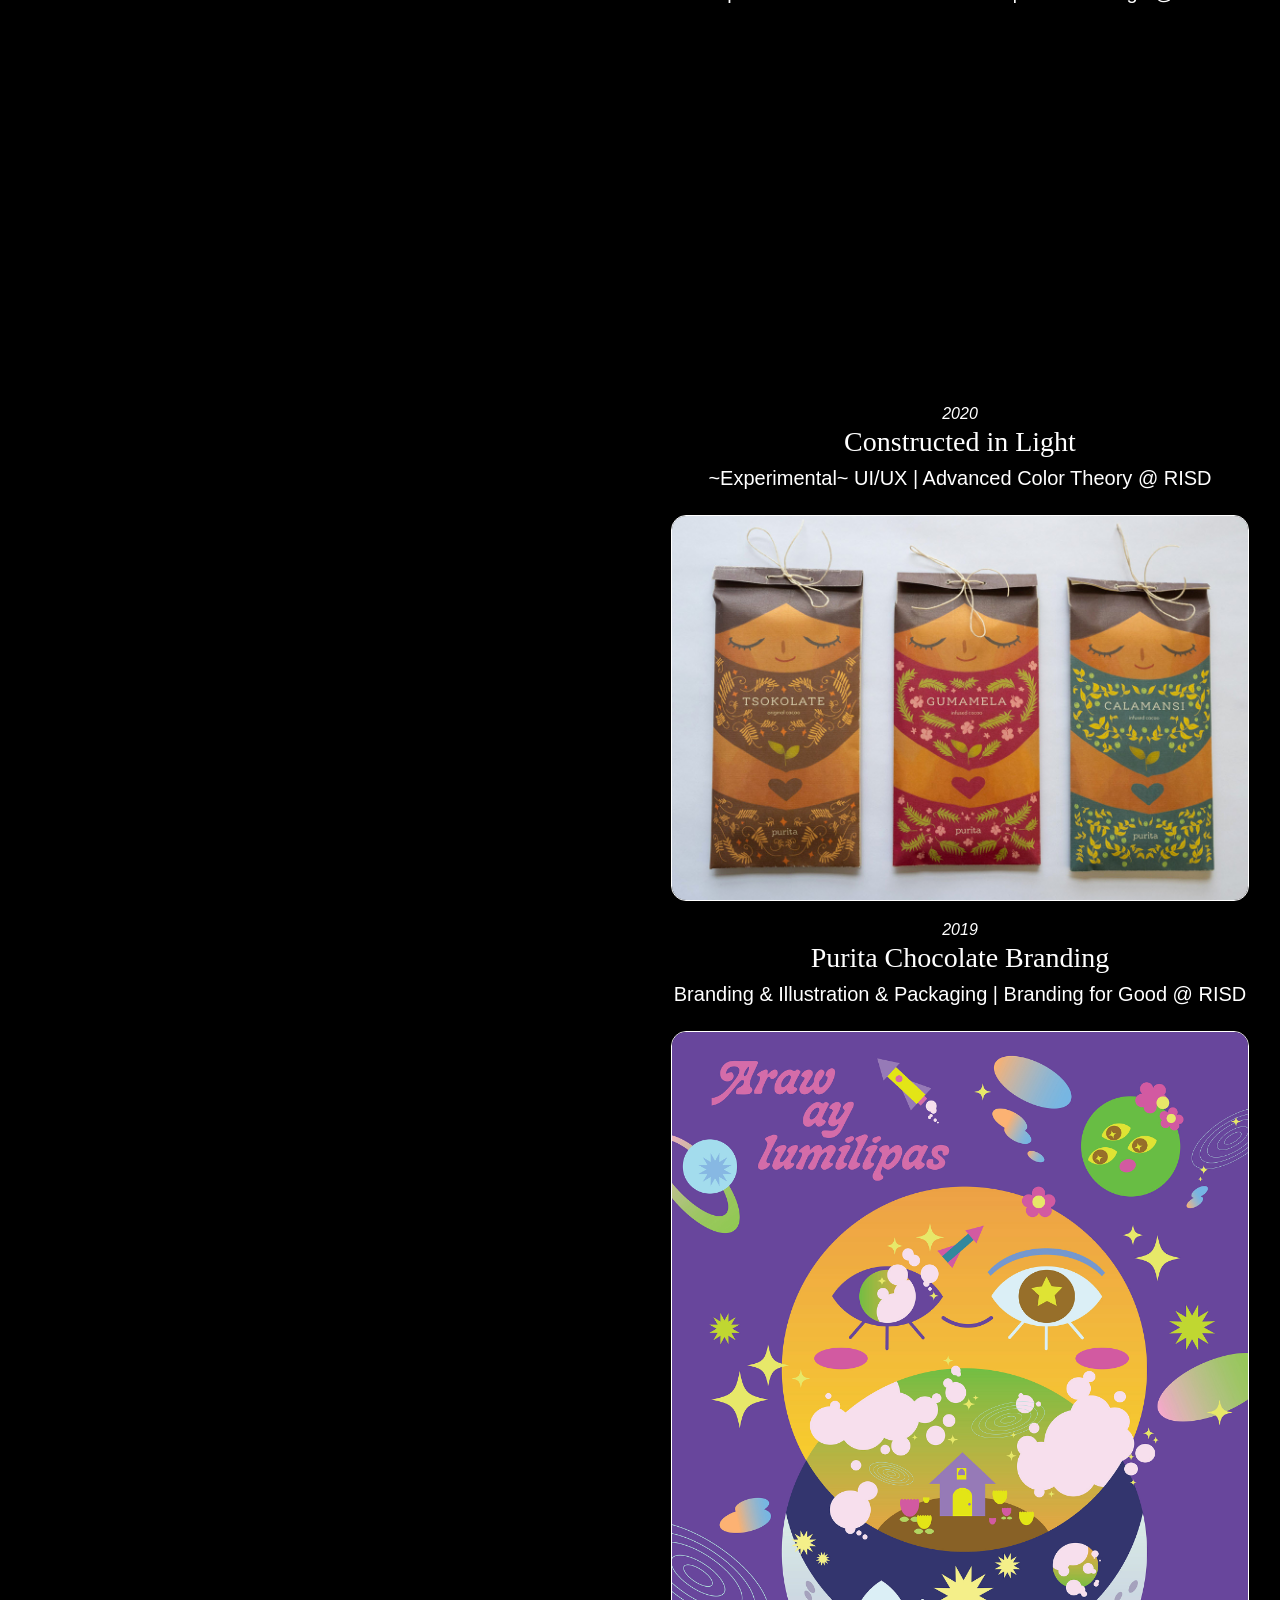
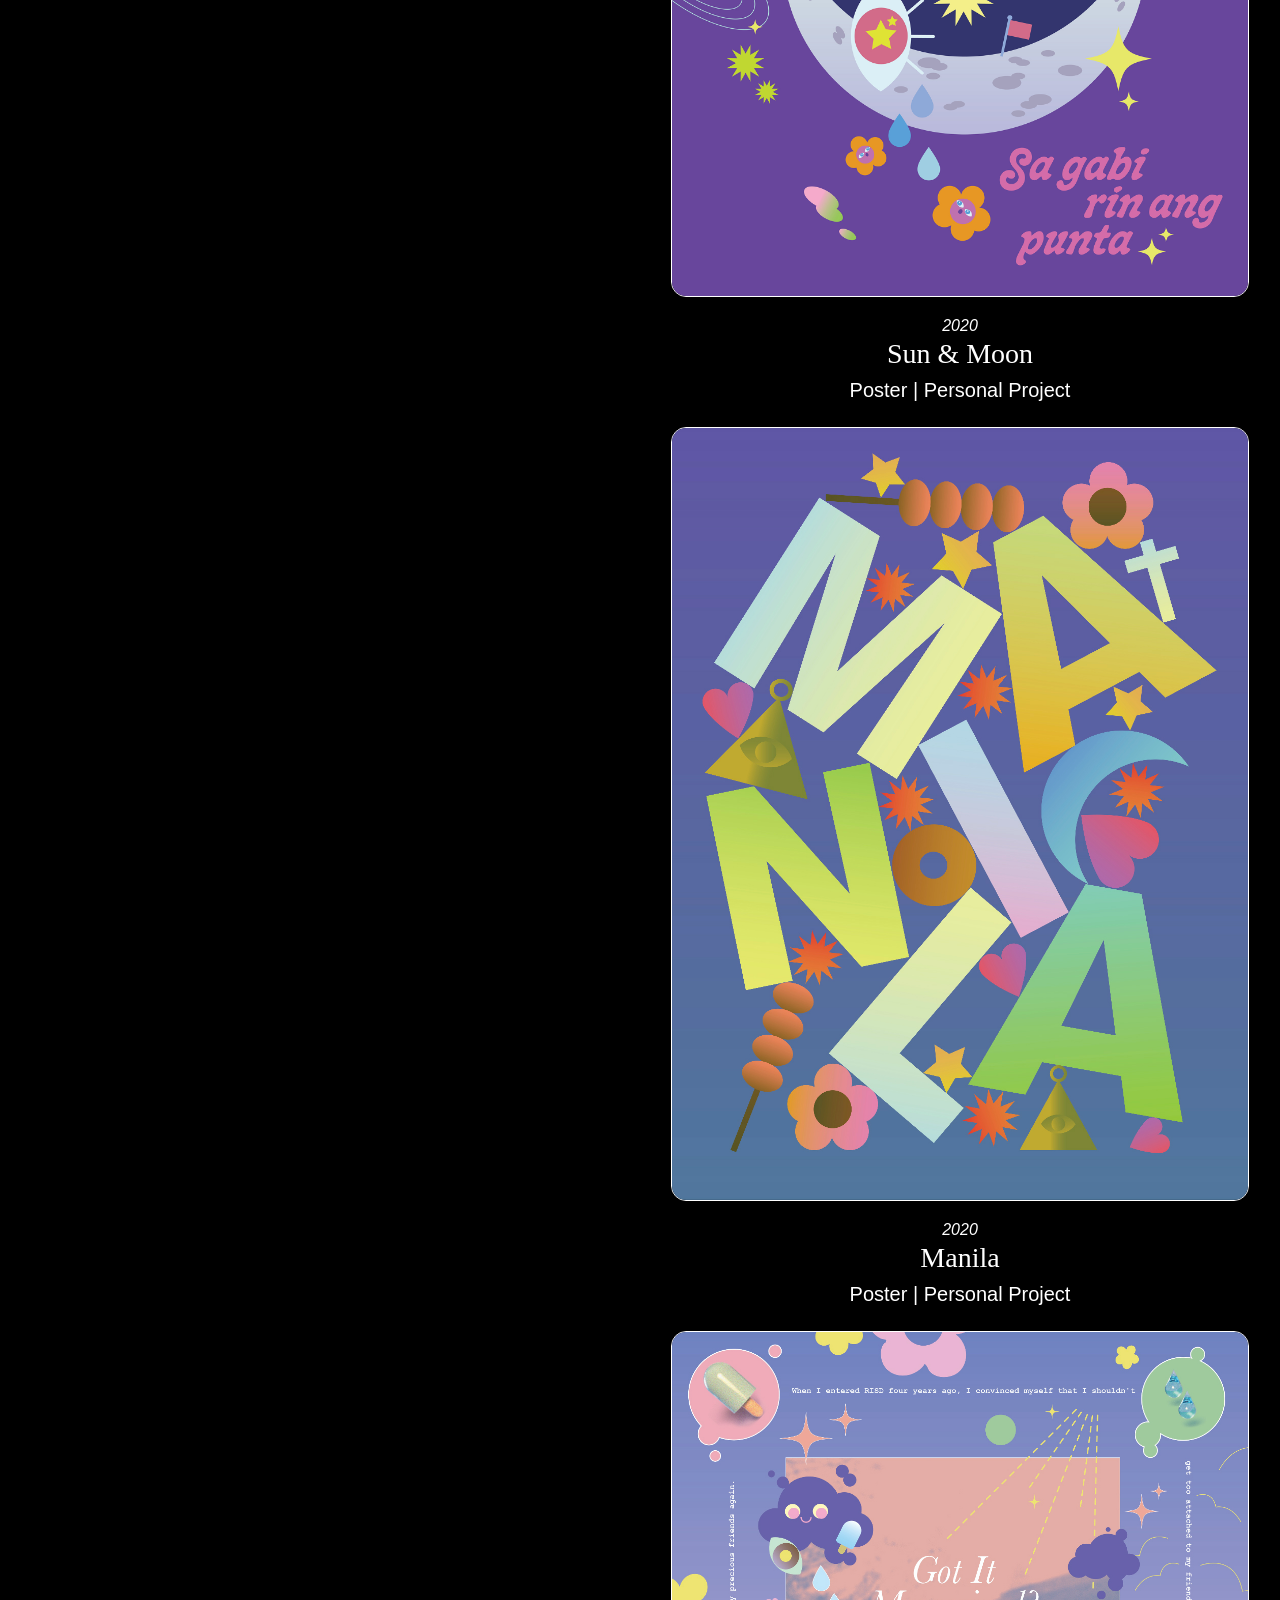
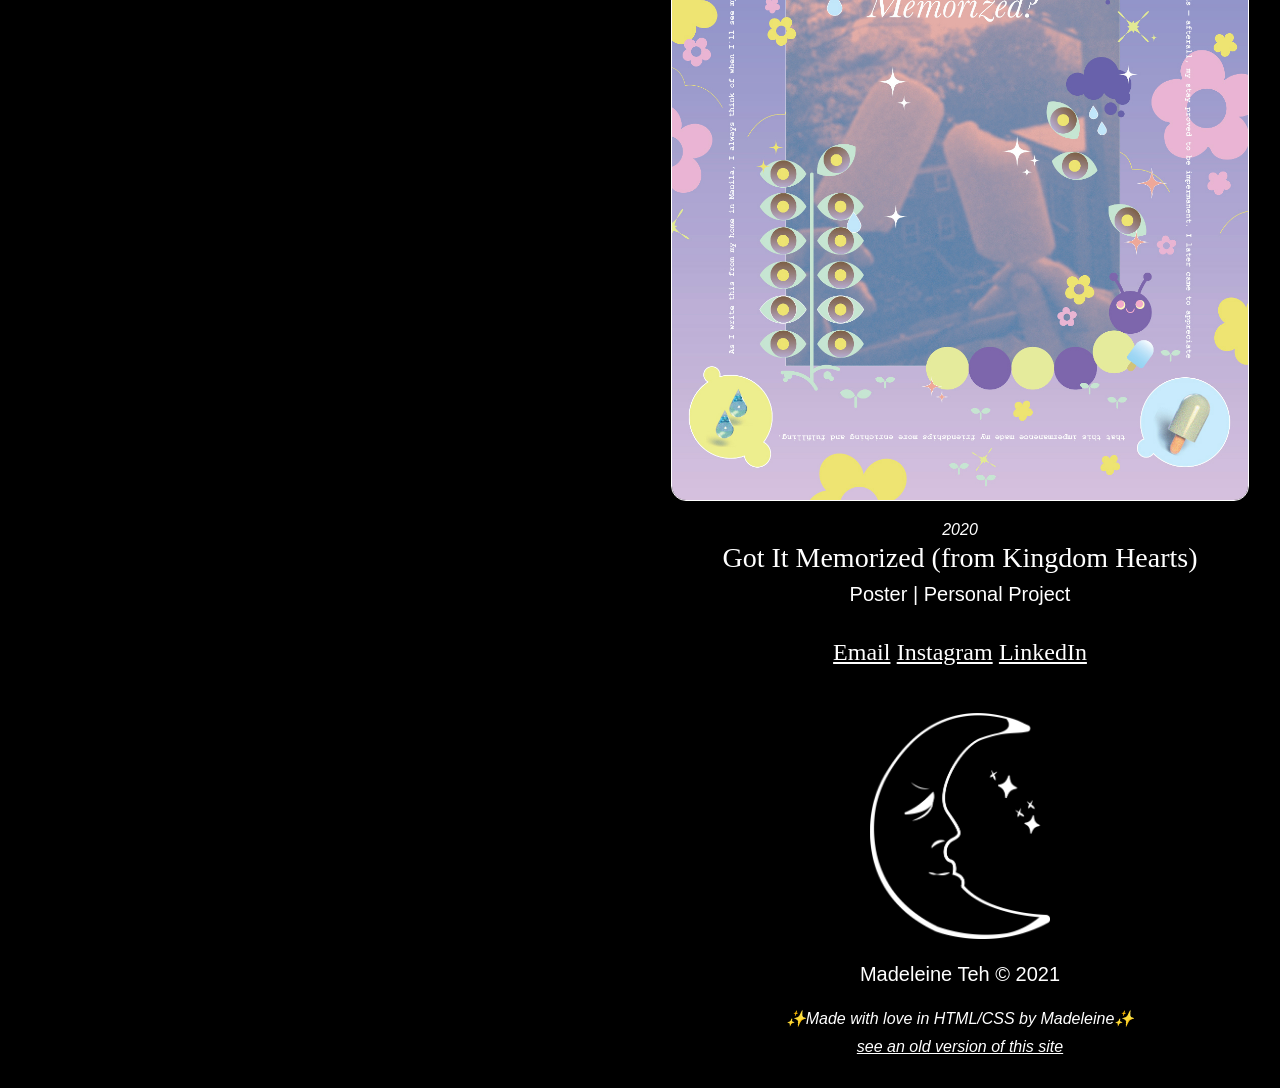
==== commit 49089a28: "update: added "better days ahead 2022" graphic" ====
--- a/index.html
+++ b/index.html
@@ -43,9 +43,13 @@
         </address>
         <br>
         <h2>Resume and professional portfolio available upon request</a></h2>
-        <h5 id="update">Last Update: May 21, 2021</h5>
+        <h5 id="update">Last Update: January 1, 2022</h5>
       </div>
       <div class="right">
+        <img src="img/better days ahead.png" alt="">
+        <h5>2022</h5>
+        <h3>Better Days Ahead</h3>
+        <h4>Composition</h4>
         <img src="img/fol.jpg" alt="">
         <h5>2020</h5>
         <h3>Fruits of Labor Oracle Deck</h3>
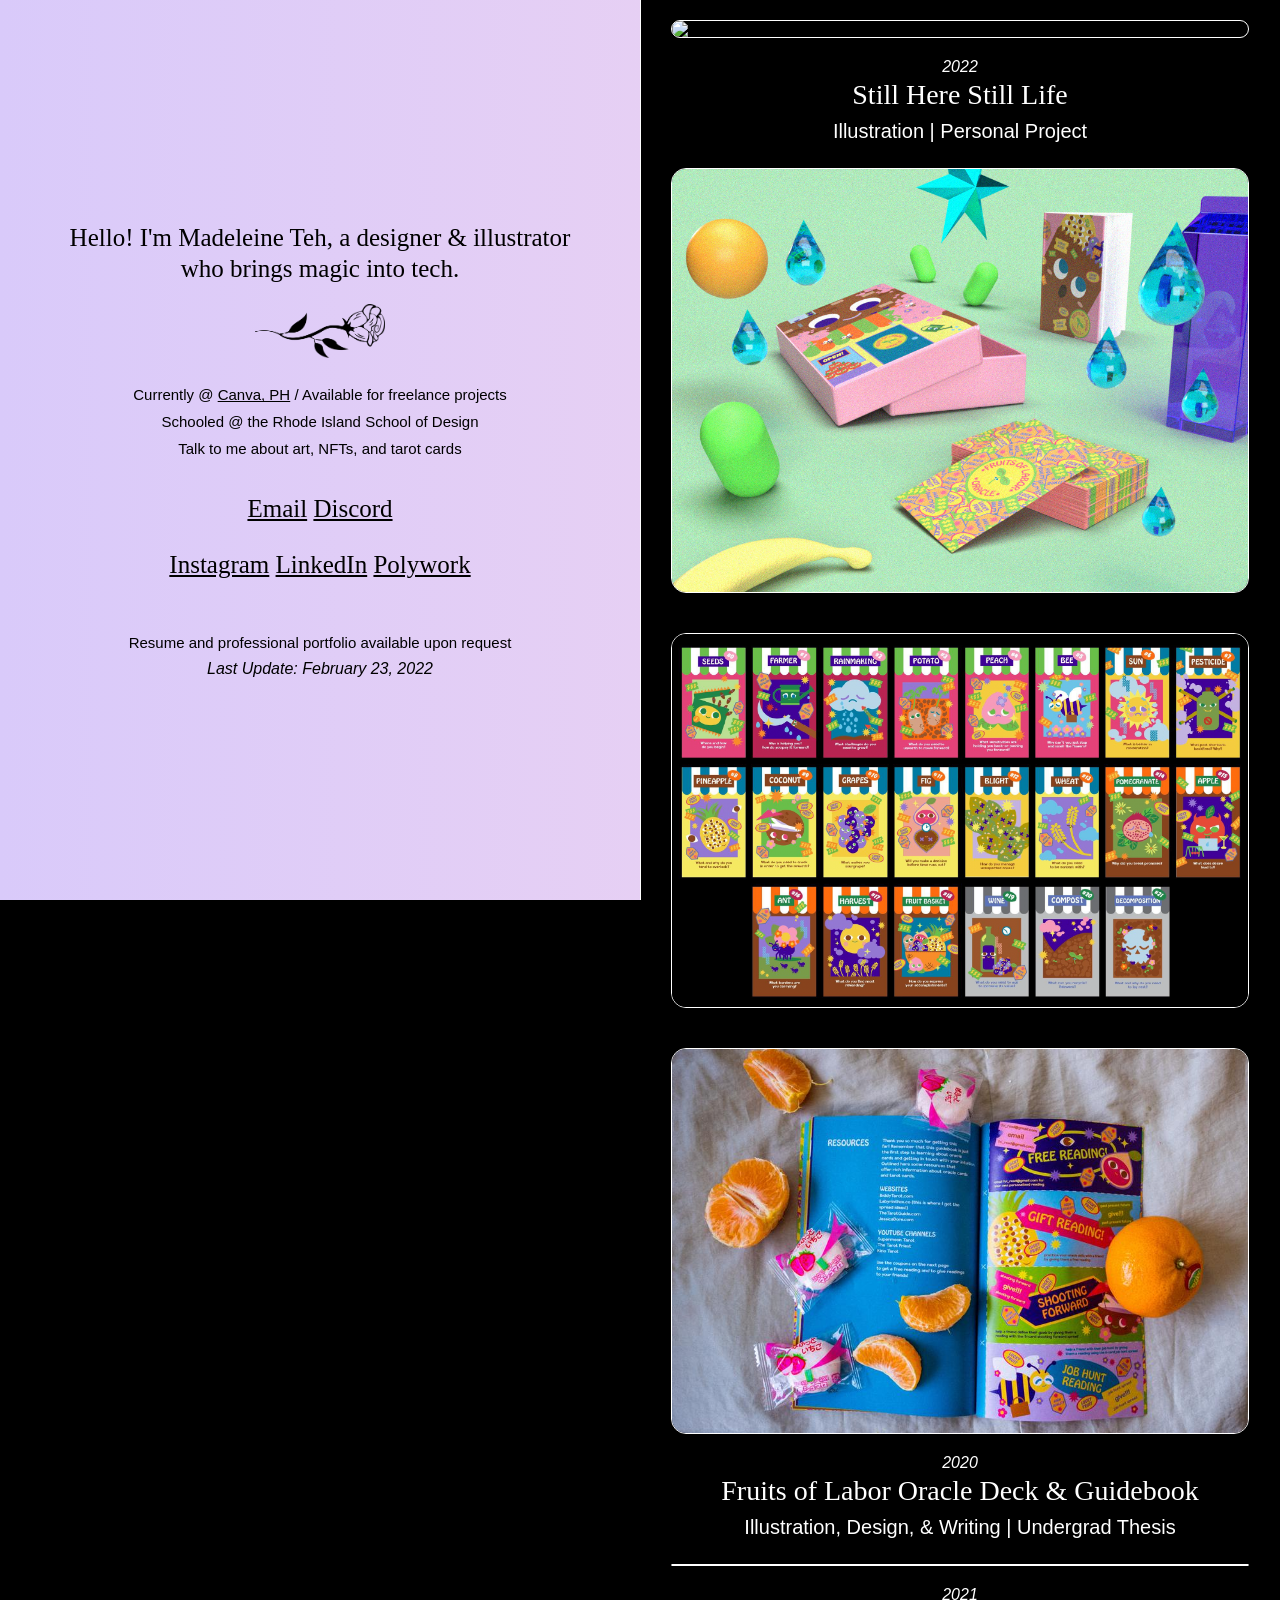
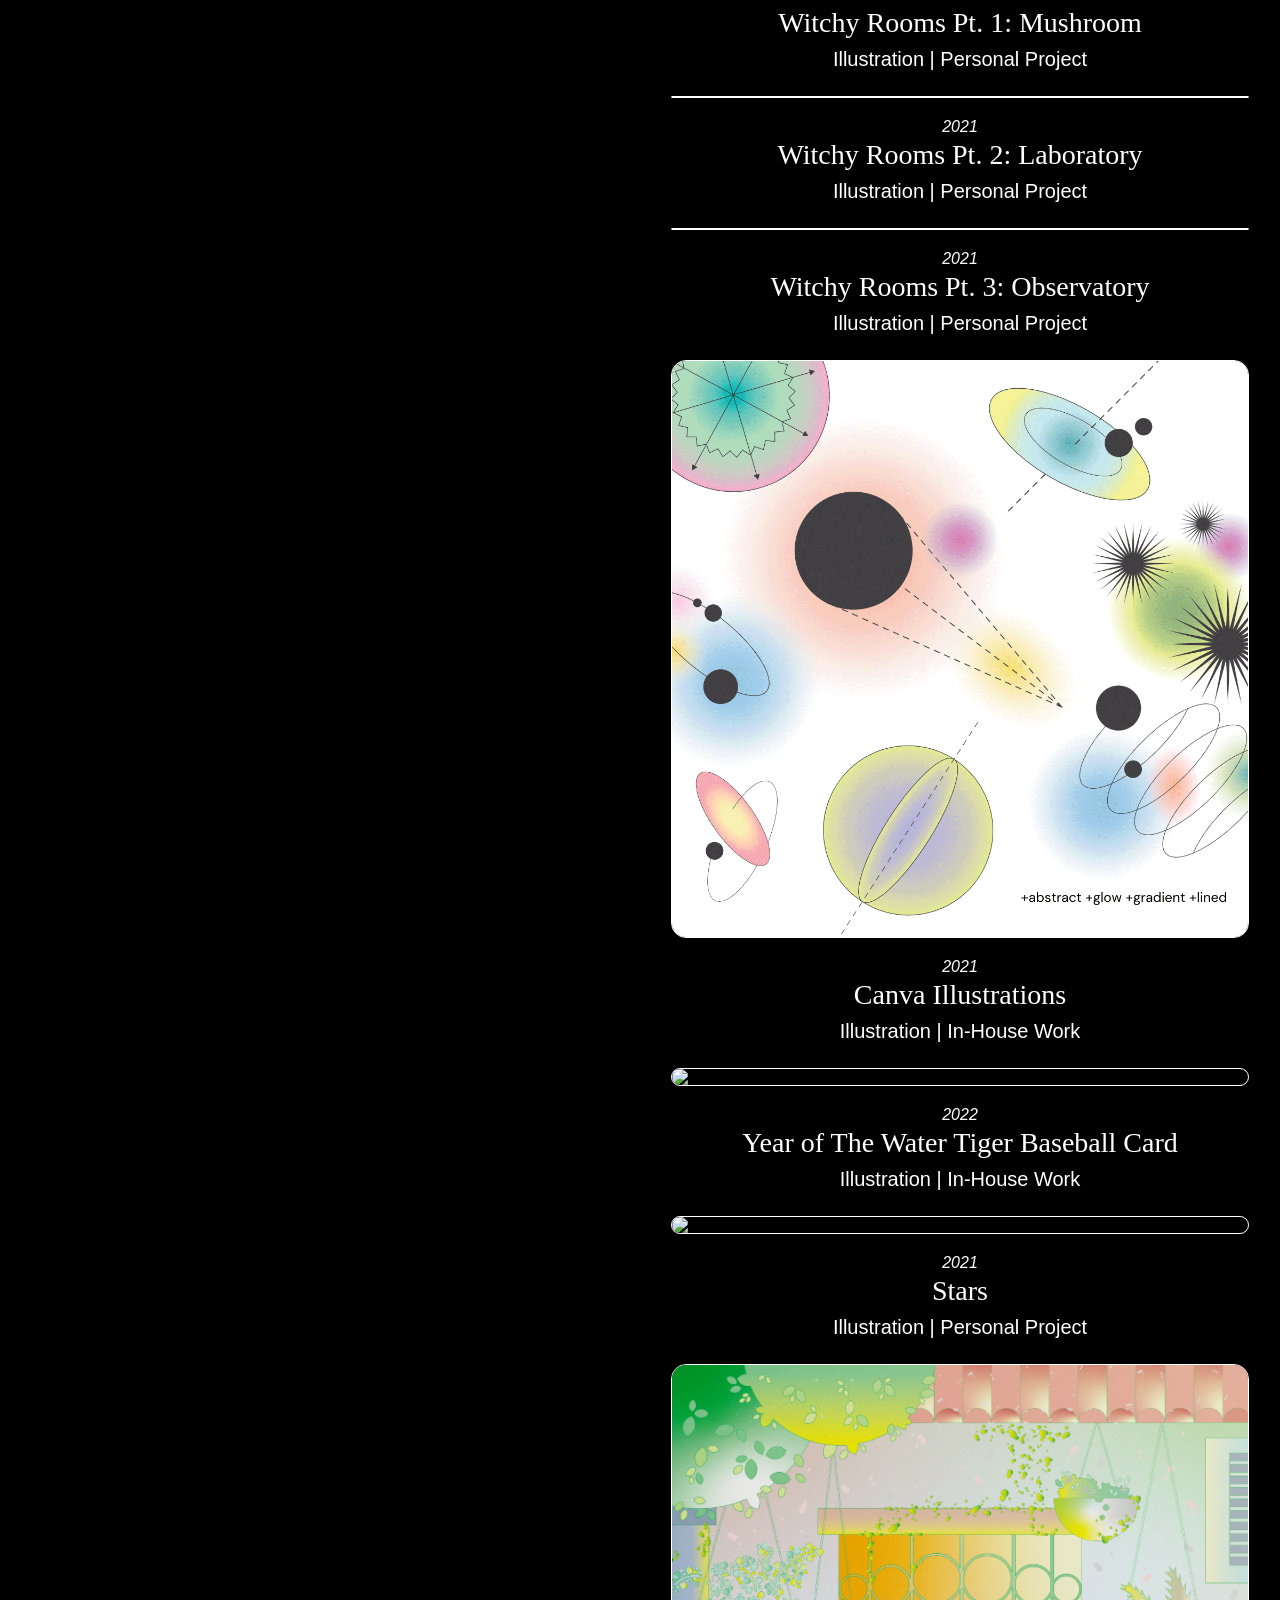
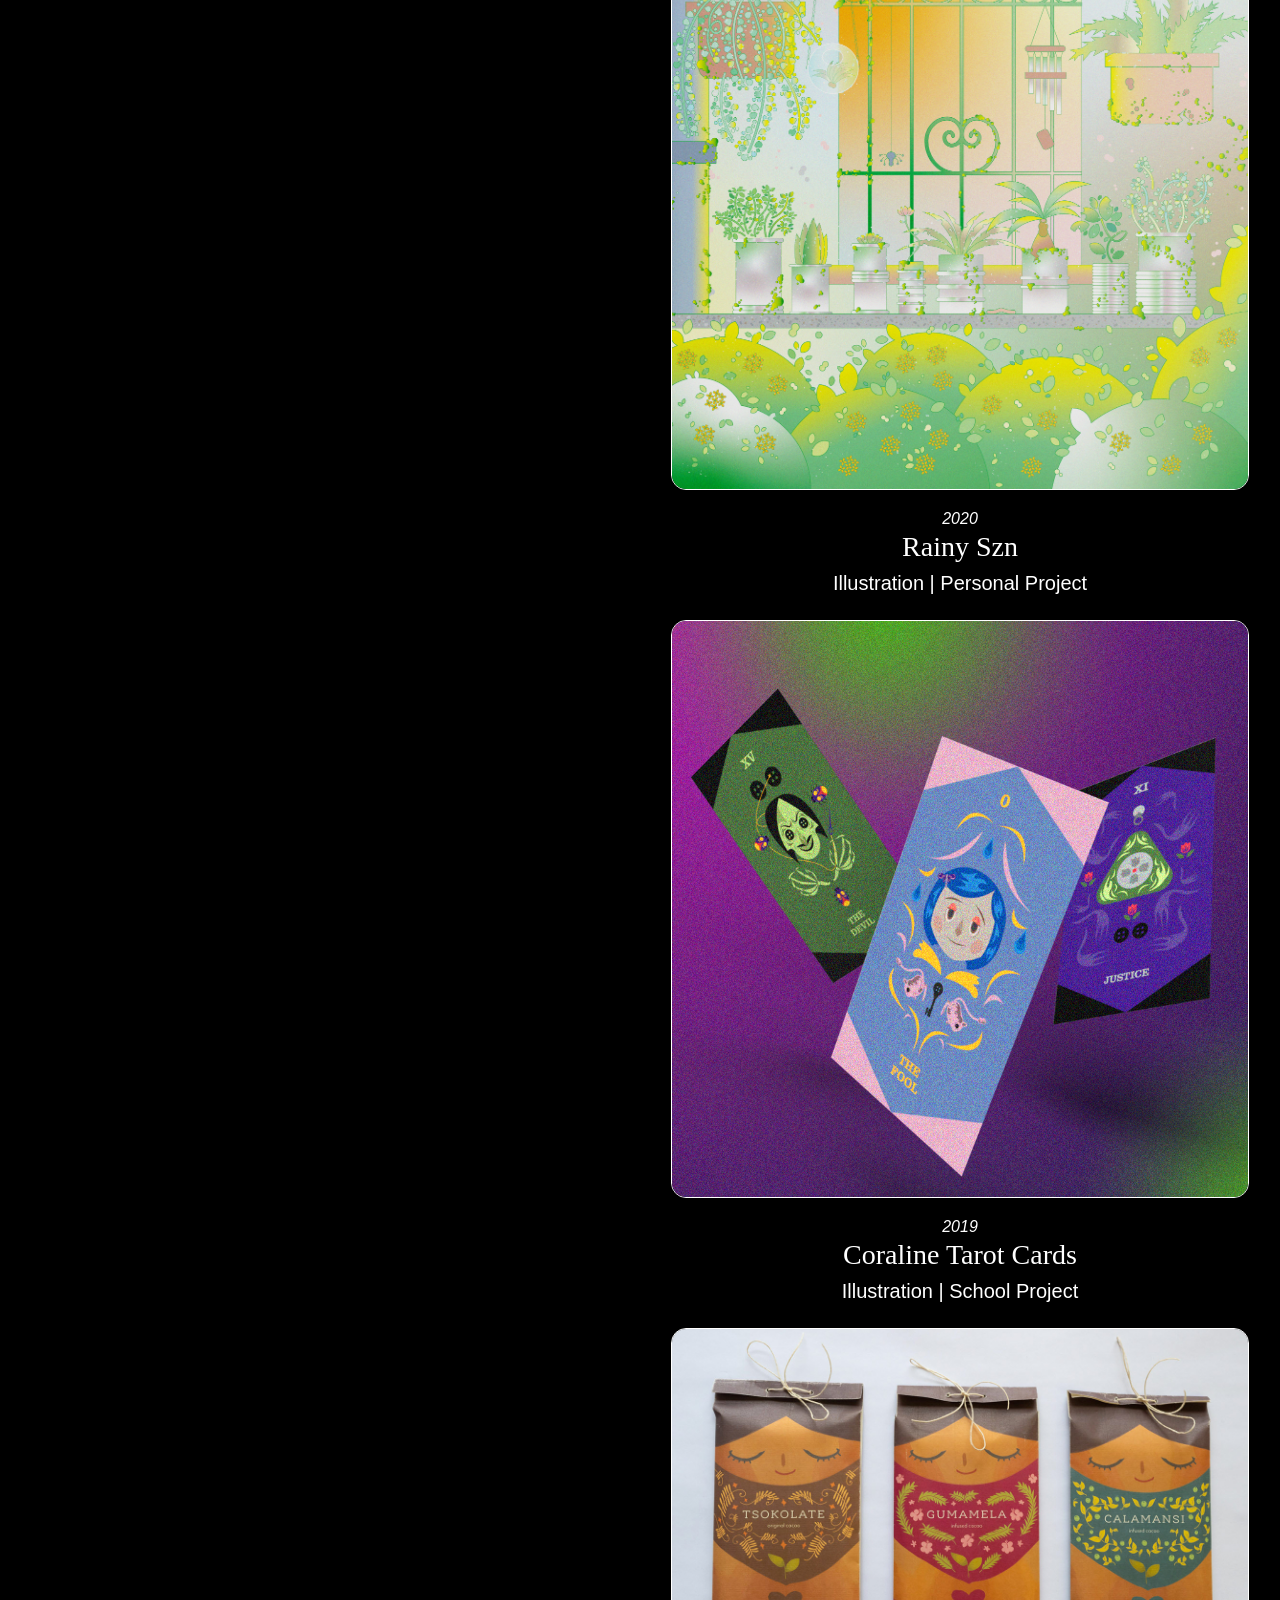
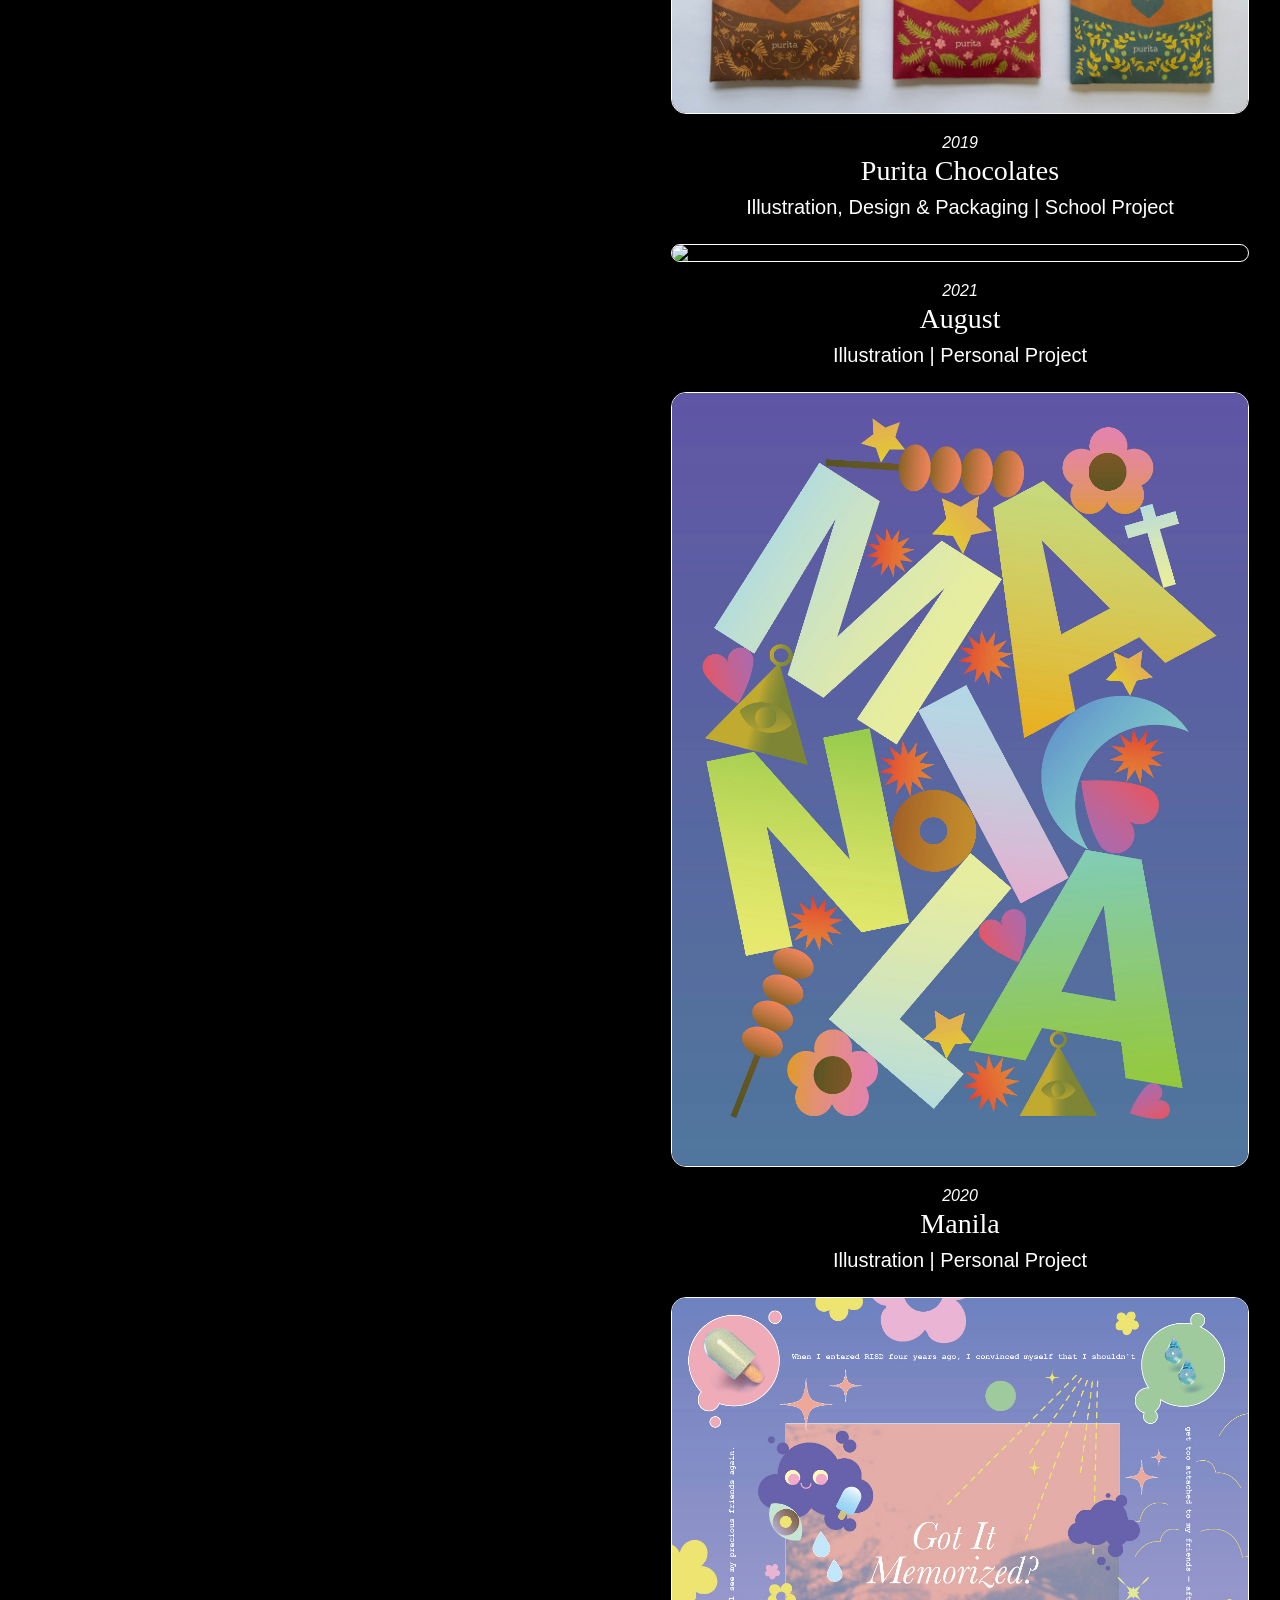
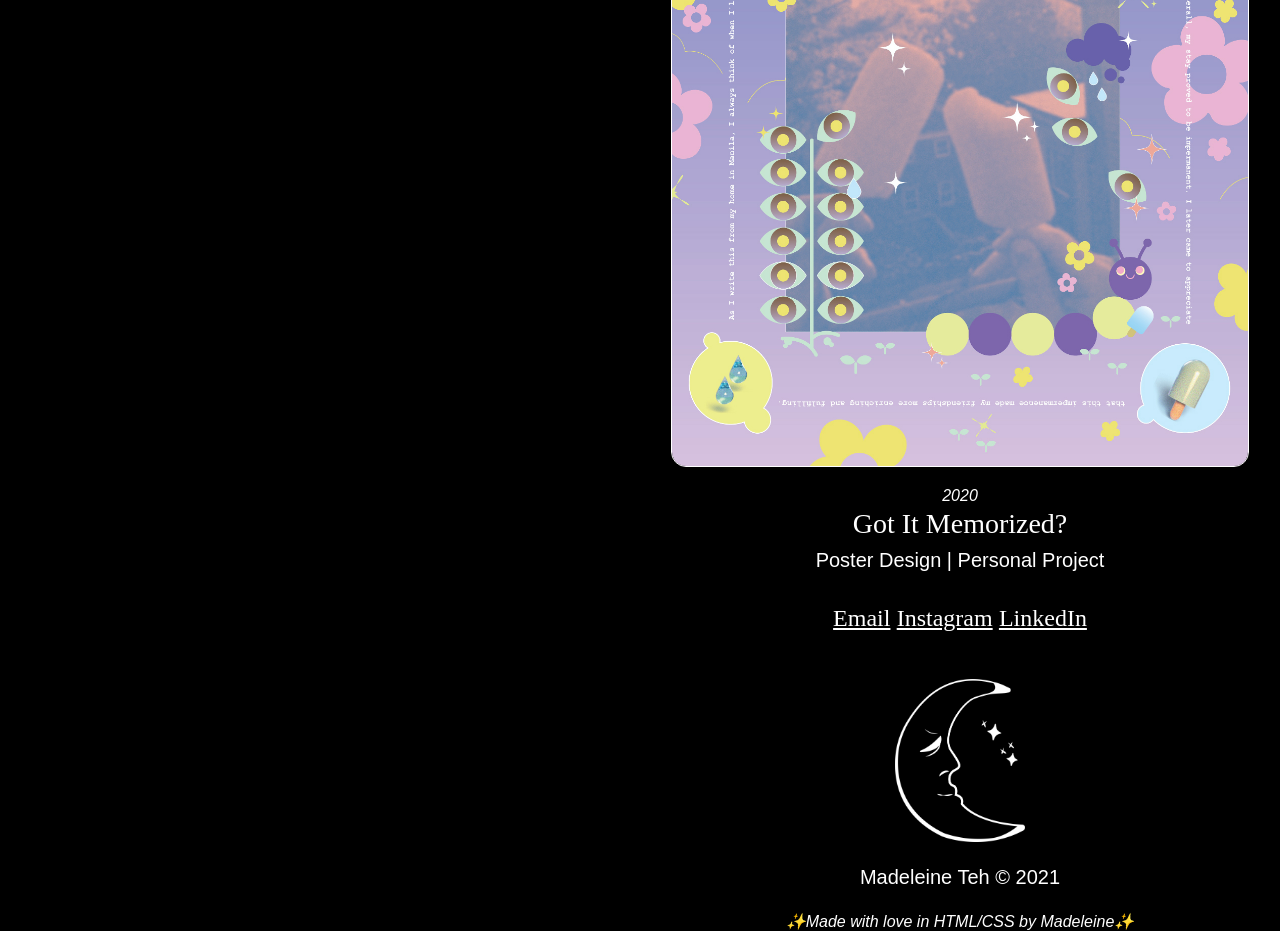
==== commit a299a819: "update: revamped copy and images" ====
--- a/index.html
+++ b/index.html
@@ -28,38 +28,37 @@
   <body>
     <div class="container">
       <div class="left">
-        <h1>Madeleine Teh is a brand designer & illustrator who crafts systems with clarity & magic.</h1>
+        <h1>Hello! I'm Madeleine Teh, a designer & illustrator who brings magic into tech.</span></h1>
         <img src="img/branded-02.png" alt="" class="spot">
         <div class="left-info">
-          <h2>Currently @ <a href="https://www.canva.com/" target="_blank">Canva</a> 🇵🇭</h2>
-          <h2>🌹Available for freelance (remote)🌹</h2>
-          <h2>Previously @ <a href="https://commguide.risd.edu/communicating-at-risd/media-group/">RISD Media Group</a> and <a href="https://www.silverlensgalleries.com/">Silverlens Galleries</a></h2>
-          <h2>Schooled @ <a href="https://www.risd.edu/" target="_blank">RISD</a> Graphic Design, Class of 2020 🇺🇸</h2>
+          <h2>Currently @ <a href="https://www.canva.com/" target="_blank">Canva, PH</a> / Available for freelance projects</h2>
+          <h2>Schooled @ the Rhode Island School of Design</h2>
+          <h2>Talk to me about art, NFTs, and tarot cards</h2>
         </div>
+        <address id="address-top-left">
+          <a href="mailto:mteh@alumni.risd.edu">Email</a>
+          <a href="https://discordapp.com/users/8024">Discord</a>
+          </address>
         <address>
-          <a href="mailto:mteh@alumni.risd.edu">Email</a>
           <a href="https://www.instagram.com/madeleine.teh/" target="_blank">Instagram</a>
           <a href="http://bit.ly/linkedin_madeleiiiiiiiiiiine" targer="_blank">LinkedIn</a>
+          <a href="google.com">Polywork</a>
         </address>
         <br>
         <h2>Resume and professional portfolio available upon request</a></h2>
-        <h5 id="update">Last Update: January 1, 2022</h5>
+        <h5 id="update">Last Update: February 23, 2022</h5>
       </div>
       <div class="right">
-        <img src="img/better days ahead.png" alt="">
+        <img src="img/Still Here Still Life.png">
         <h5>2022</h5>
-        <h3>Better Days Ahead</h3>
-        <h4>Composition</h4>
-        <img src="img/fol.jpg" alt="">
+        <h3>Still Here Still Life</h3>
+        <h4>Illustration | Personal Project</h4>
+        <img src="img/fol.jpg">
+        <img src="img/fol_card.png">
+        <img src="img/fol-book.jpeg">
         <h5>2020</h5>
-        <h3>Fruits of Labor Oracle Deck</h3>
-        <h4>Branding & Illustration | RISD BFA Thesis</h4>
-        <h5><a href="https://fruits-of-labor-oracle.com/" target="_blank" class="left-link">link to website</a></h5>
-        <img src="img/fol_card.png" alt="" class="transparent-img">
-        <h5>2020</h5>
-        <h3>Fruits of Labor Oracle Deck</h3>
-        <h4>Branding & Illustration | RISD BFA Thesis</h4>
-        <h5><a href="https://fruits-of-labor-oracle.com/" target="_blank" class="left-link">link to website</a></h5>
+        <h3>Fruits of Labor Oracle Deck & Guidebook</h3>
+        <h4>Illustration, Design, & Writing | Undergrad Thesis</h4>
         <img src="img/mushroom.png" alt="">
         <h5>2021</h5>
         <h3>Witchy Rooms Pt. 1: Mushroom</h3>
@@ -72,65 +71,43 @@
         <h5>2021</h5>
         <h3>Witchy Rooms Pt. 3: Observatory</h3>
         <h4>Illustration | Personal Project</h4>
-        <img src="img/stars.png" alt="">
+        <img src="img/1.gif">
         <h5>2021</h5>
-        <h3>Stargazing</h3>
+        <h3>Canva Illustrations</h3>
+        <h4>Illustration | In-House Work</h4>
+        <img src="img/water tiger.gif">
+        <h5>2022</h5>
+        <h3>Year of The Water Tiger Baseball Card</h3>
+        <h4>Illustration | In-House Work</h4>       
+        <img src="img/stars.png">
+        <h5>2021</h5>
+        <h3>Stars</h3>
         <h4>Illustration | Personal Project</h4>
-        <img src="img/crystal.png" alt="">
-        <h5>2020</h5>
-        <h3>Digital Crystal Charms</h3>
-        <h4>Branding & Illustration | Christmas Gift 2020</h4>
-        <img src="img/rainyszn.png" alt="">
+        <img src="img/rainyszn.png">
         <h5>2020</h5>
         <h3>Rainy Szn</h3>
         <h4>Illustration | Personal Project</h4>
-        <img src="img/fall-speaker-series.jpg" alt="">
+        <img src="img/tarot.jpg">
         <h5>2019</h5>
-        <h3>Fall Speaker Series 2019</h3>
-        <h4>Branding & Print | Commissioned by RISD GD</h4>
-        <img src="img/fall-speaker-series-irl.jpg" alt="">
+        <h3>Coraline Tarot Cards</h3>
+        <h4>Illustration | School Project</h4>
+        <img src="img/purita.jpg">
         <h5>2019</h5>
-        <h3>Fall Speaker Series 2019</h3>
-        <h4>Branding & Print | Commissioned by RISD GD</h4>
-        <img src="img/risd-media.jpg" alt="">
-        <h5>2019</h5>
-        <h3>RISD Interim Branding</h3>
-        <h4>Branding | Made @ <a href="https://commguide.risd.edu/communicating-at-risd/media-group/">RISD Media Group</a></h4>
-        <img src="img/winter.jpg" alt="">
-        <h5>2020</h5>
-        <h3>Infinite Summer</h3>
+        <h3>Purita Chocolates</h3>
+        <h4>Illustration, Design & Packaging | School Project</h4>
+        <img src="img/august_color-01.png">
+        <h5>2021</h5>
+        <h3>August</h3>
         <h4>Illustration | Personal Project</h4>
-        <br>
-        <img src="img/branded_white-03.png" alt="" class="spot">
-        <br>
-        <iframe src="https://player.vimeo.com/video/499048905" width="640" height="360" frameborder="0" allow="autoplay; fullscreen; picture-in-picture" allowfullscreen></iframe>
-<p><a href="https://vimeo.com/499048905">YOU SCROLL ON 2</a> from <a href="https://vimeo.com/user130980979">Madeleine Teh</a> on <a href="https://vimeo.com">Vimeo</a>.</p>
-        <h5>2019</h5>
-        <h3>You Scroll On</h3>
-        <h4>~Experimental~ UI/UX & Illustration | Poster Design @ RISD</h4>
-        <br>
-        <iframe title="vimeo-player" src="https://player.vimeo.com/video/499050494" width="640" height="360" frameborder="0" allowfullscreen></iframe>
-        <br>
-        <h5>2020</h5>
-        <h3>Constructed in Light</h3>
-        <h4>~Experimental~ UI/UX | Advanced Color Theory @ RISD</h4>
-        <img src="img/purita.jpg" alt="">
-        <h5>2019</h5>
-        <h3>Purita Chocolate Branding</h3>
-        <h4>Branding & Illustration & Packaging | Branding for Good @ RISD</h4>
-        <img src="img/sun-moon.jpg" alt="">
-        <h5>2020</h5>
-        <h3>Sun & Moon</h3>
-        <h4>Poster | Personal Project</h4>
-        <img src="img/manila.jpg" alt="">
+        <img src="img/manila.jpg">
         <h5>2020</h5>
         <h3>Manila</h3>
-        <h4>Poster | Personal Project</h4>
-        <img src="img/popsicle.jpg" alt="">
+        <h4>Illustration | Personal Project</h4>
+        <img src="img/popsicle.jpg">
         <h5>2020</h5>
-        <h3>Got It Memorized (from Kingdom Hearts)</h3>
-        <h4>Poster | Personal Project</h4>
-        <br>
+        <h3>Got It Memorized?</h3>
+        <h4>Poster Design | Personal Project</h4>
+         <br>
         <address>
           <a href="mailto:mteh@alumni.risd.edu" id="address-right">Email</a>
           <a href="https://www.instagram.com/madeleine.teh/" target="_blank" id="address-right">Instagram</a>
@@ -142,7 +119,6 @@
         <h4>Madeleine Teh © 2021</h4>
         <br>
         <h5>✨Made with love in HTML/CSS by Madeleine✨</h5>
-        <h5 id="end"><a href="10.2020/index.html" id="endlink" target="_blank">see an old version of this site</a></h5>
       </div>
     </div>
   </body>
--- a/style.css
+++ b/style.css
@@ -47,12 +47,12 @@
 }
 
   h1 {
-    margin: 0 85px 20px 85px;
+    margin: 0 50px 20px 50px;
     font-family: ivypresto-headline,serif;
     font-weight: 100;
     font-style: normal;
-    font-size: 42px;
-    line-height: 50px;
+    font-size: 48px;
+    line-height: 56px;
   }
   .dot {
     height: 18px;
@@ -63,7 +63,7 @@
   }
   
   .left-info {
-    margin: 20px 110px 30px 110px;
+    margin: 20px 110px 20px 110px;
     font-family: 'Syne', sans-serif;
   }
   h2 {
@@ -106,7 +106,7 @@
     font-family: ivypresto-headline,serif;
     font-weight: 100;
     font-style: normal;
-    font-size: 28px;
+    font-size: 32px;
     line-height: 46px;
   }
   a {
@@ -117,6 +117,10 @@
   }
   .left-link {
     color: white;
+  }
+
+  #address-top-left {
+    margin: 0px 90px 10px 90px;
   }
   #address-right {
     font-size: 24px;
@@ -146,7 +150,7 @@
   }
   .spot {
     margin: 0px;
-    width: 180px;
+    width: 130px;
     border: none;
   }
   .arial {
@@ -167,6 +171,10 @@
   }
   .transparent-img {
     border: none;
+  }
+
+  #italic {
+    
   }
   /* responsive */
   @media only screen and (max-height: 740px){
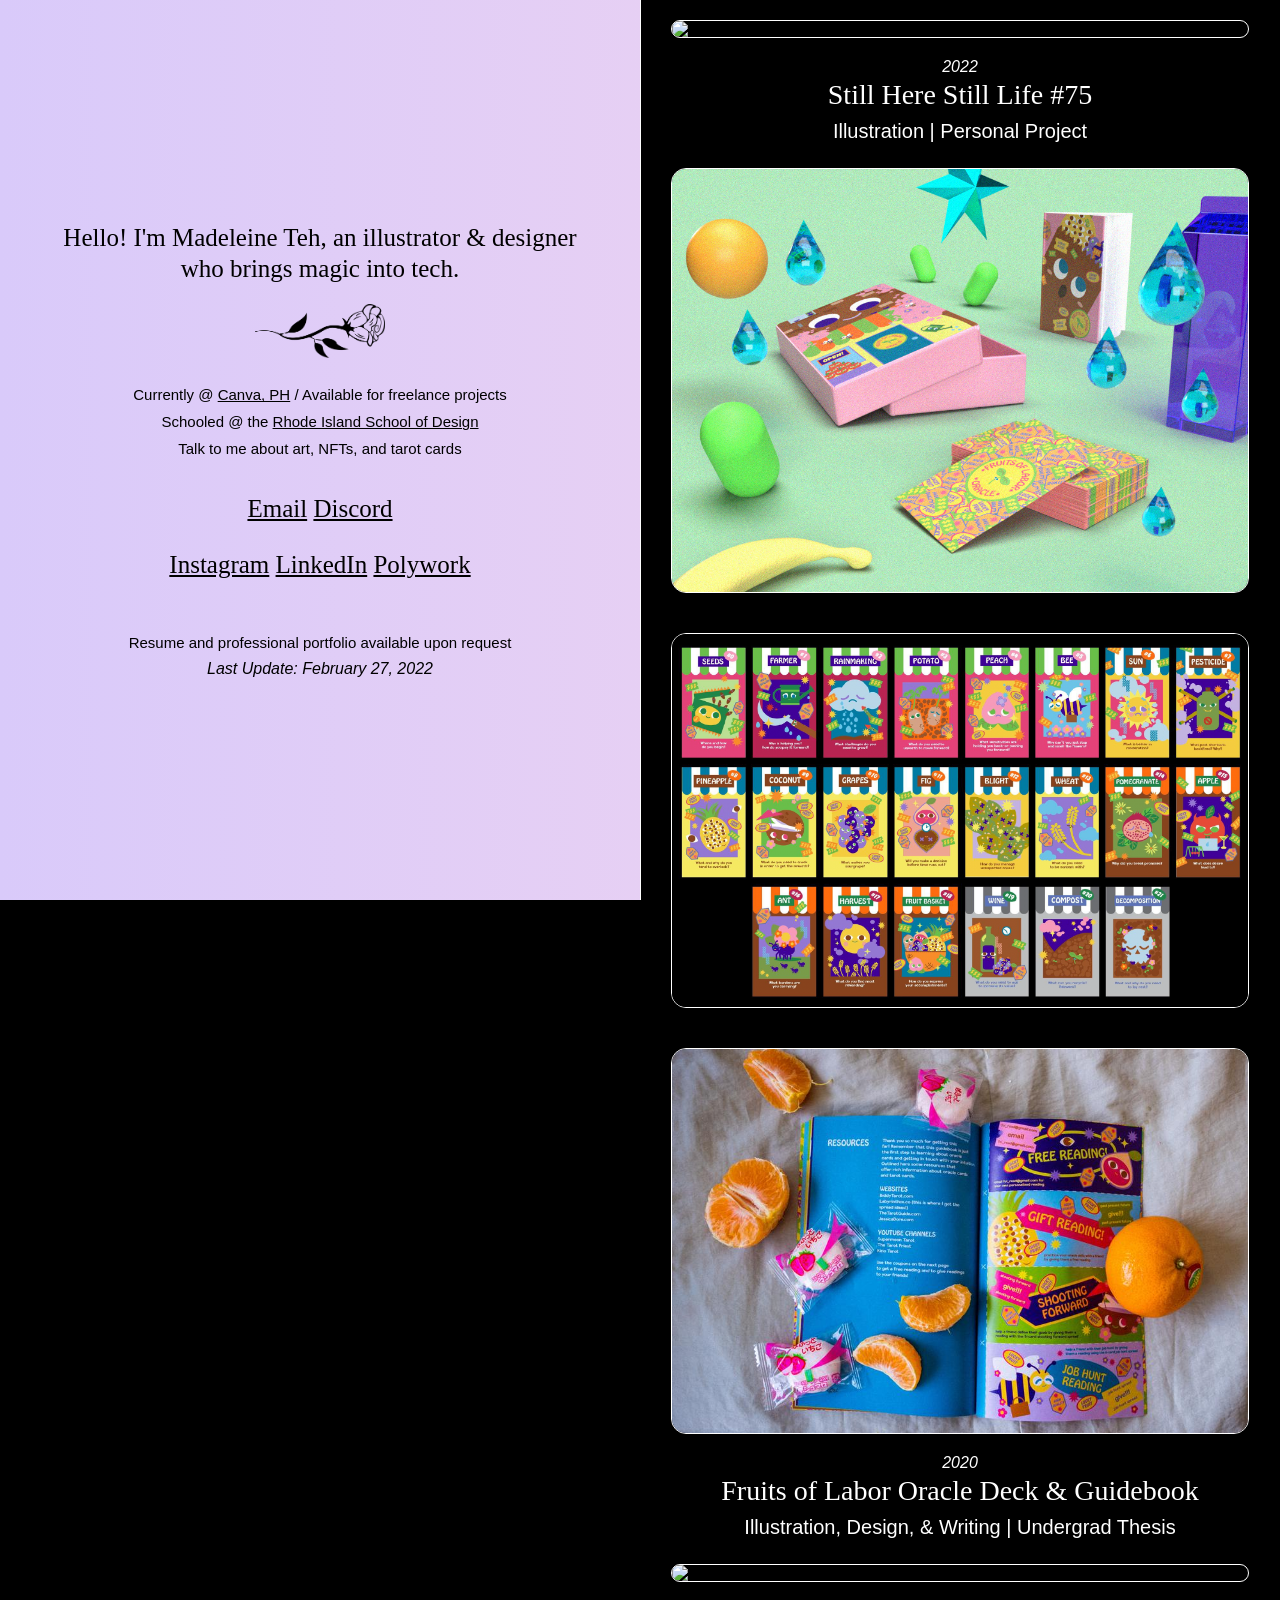
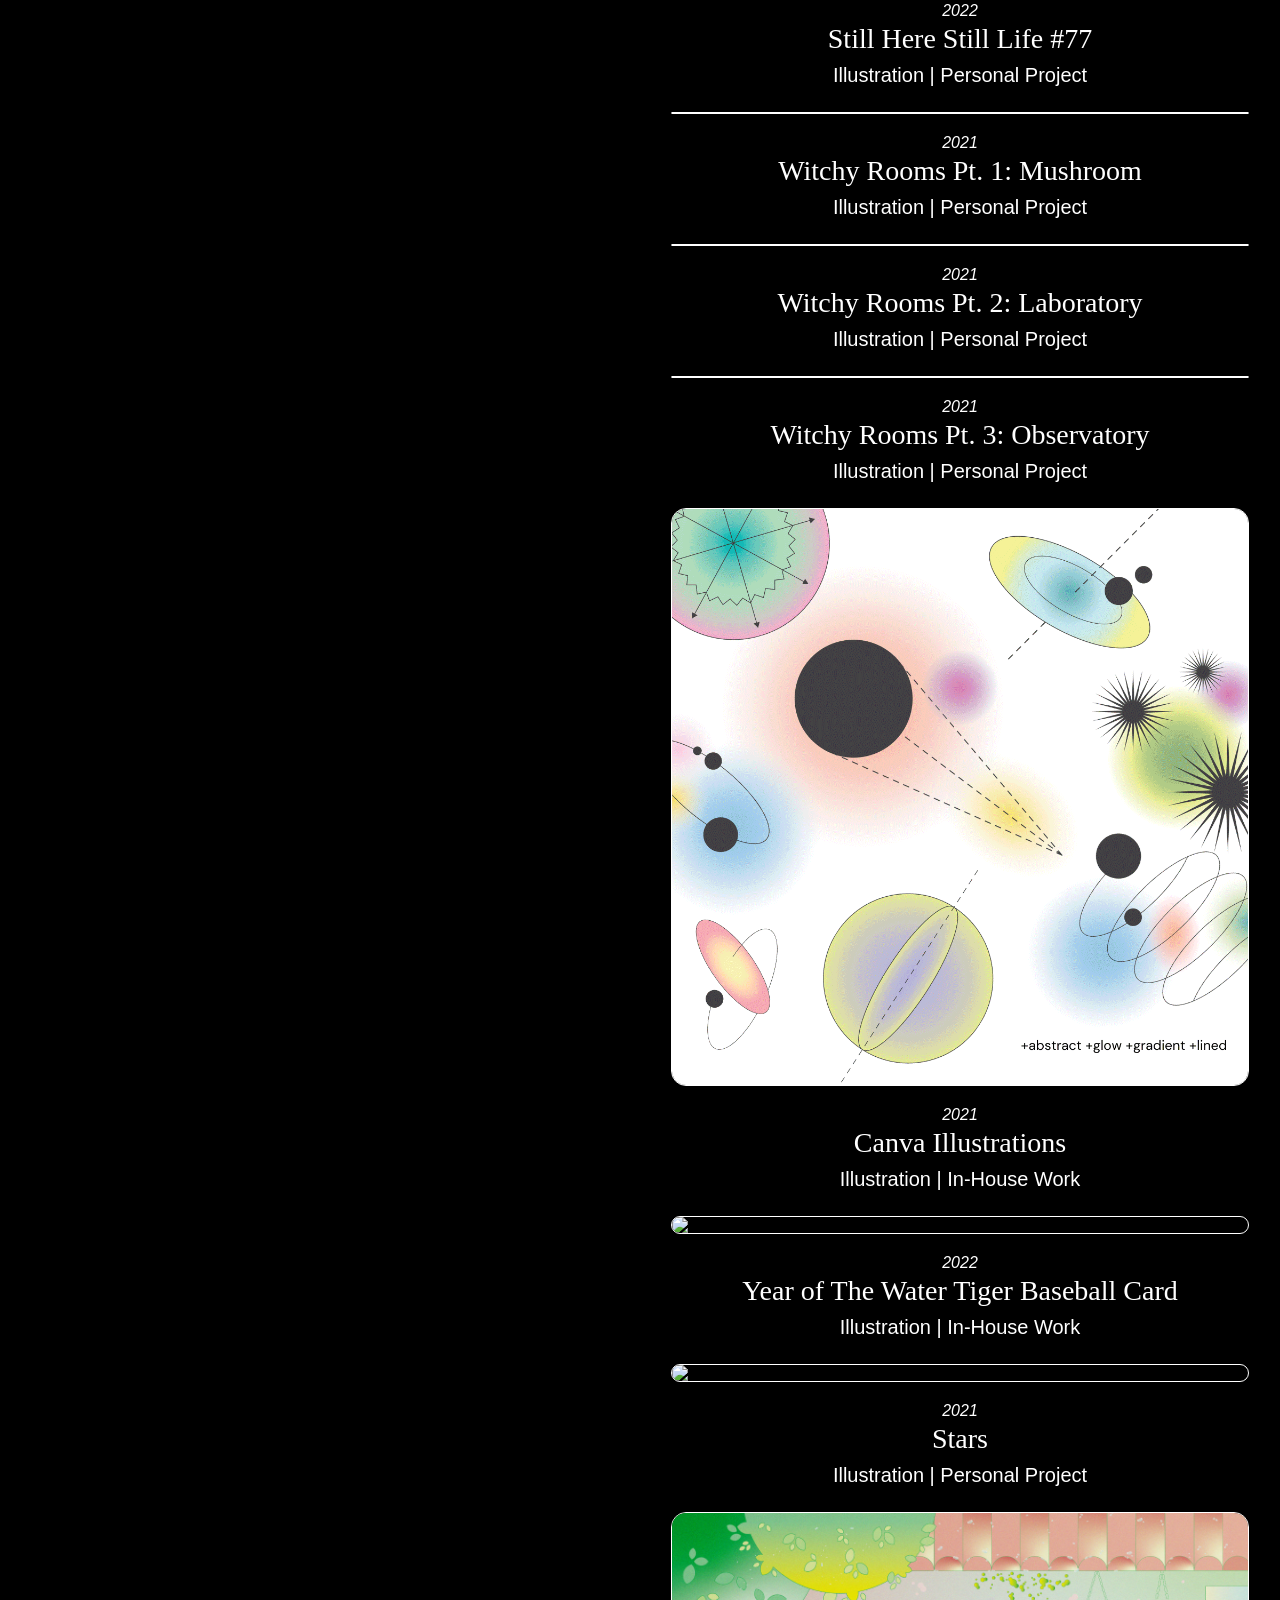
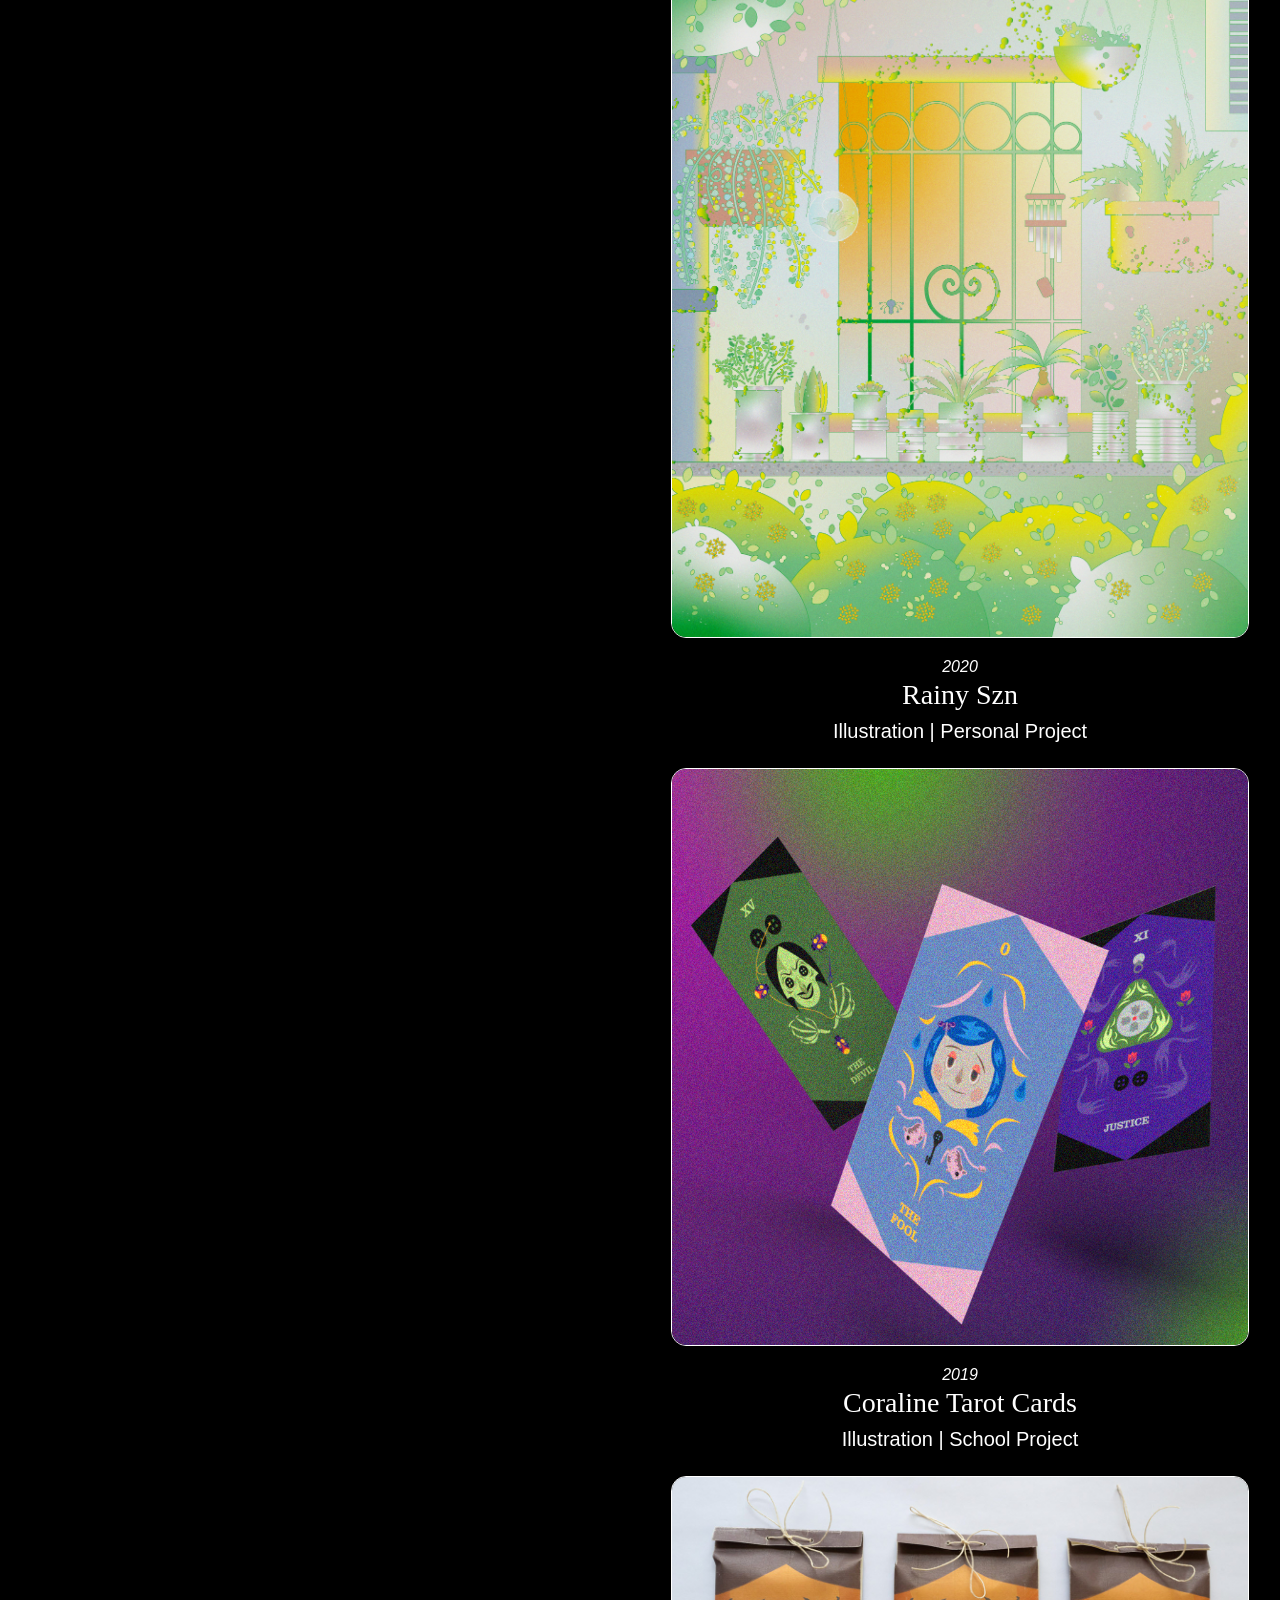
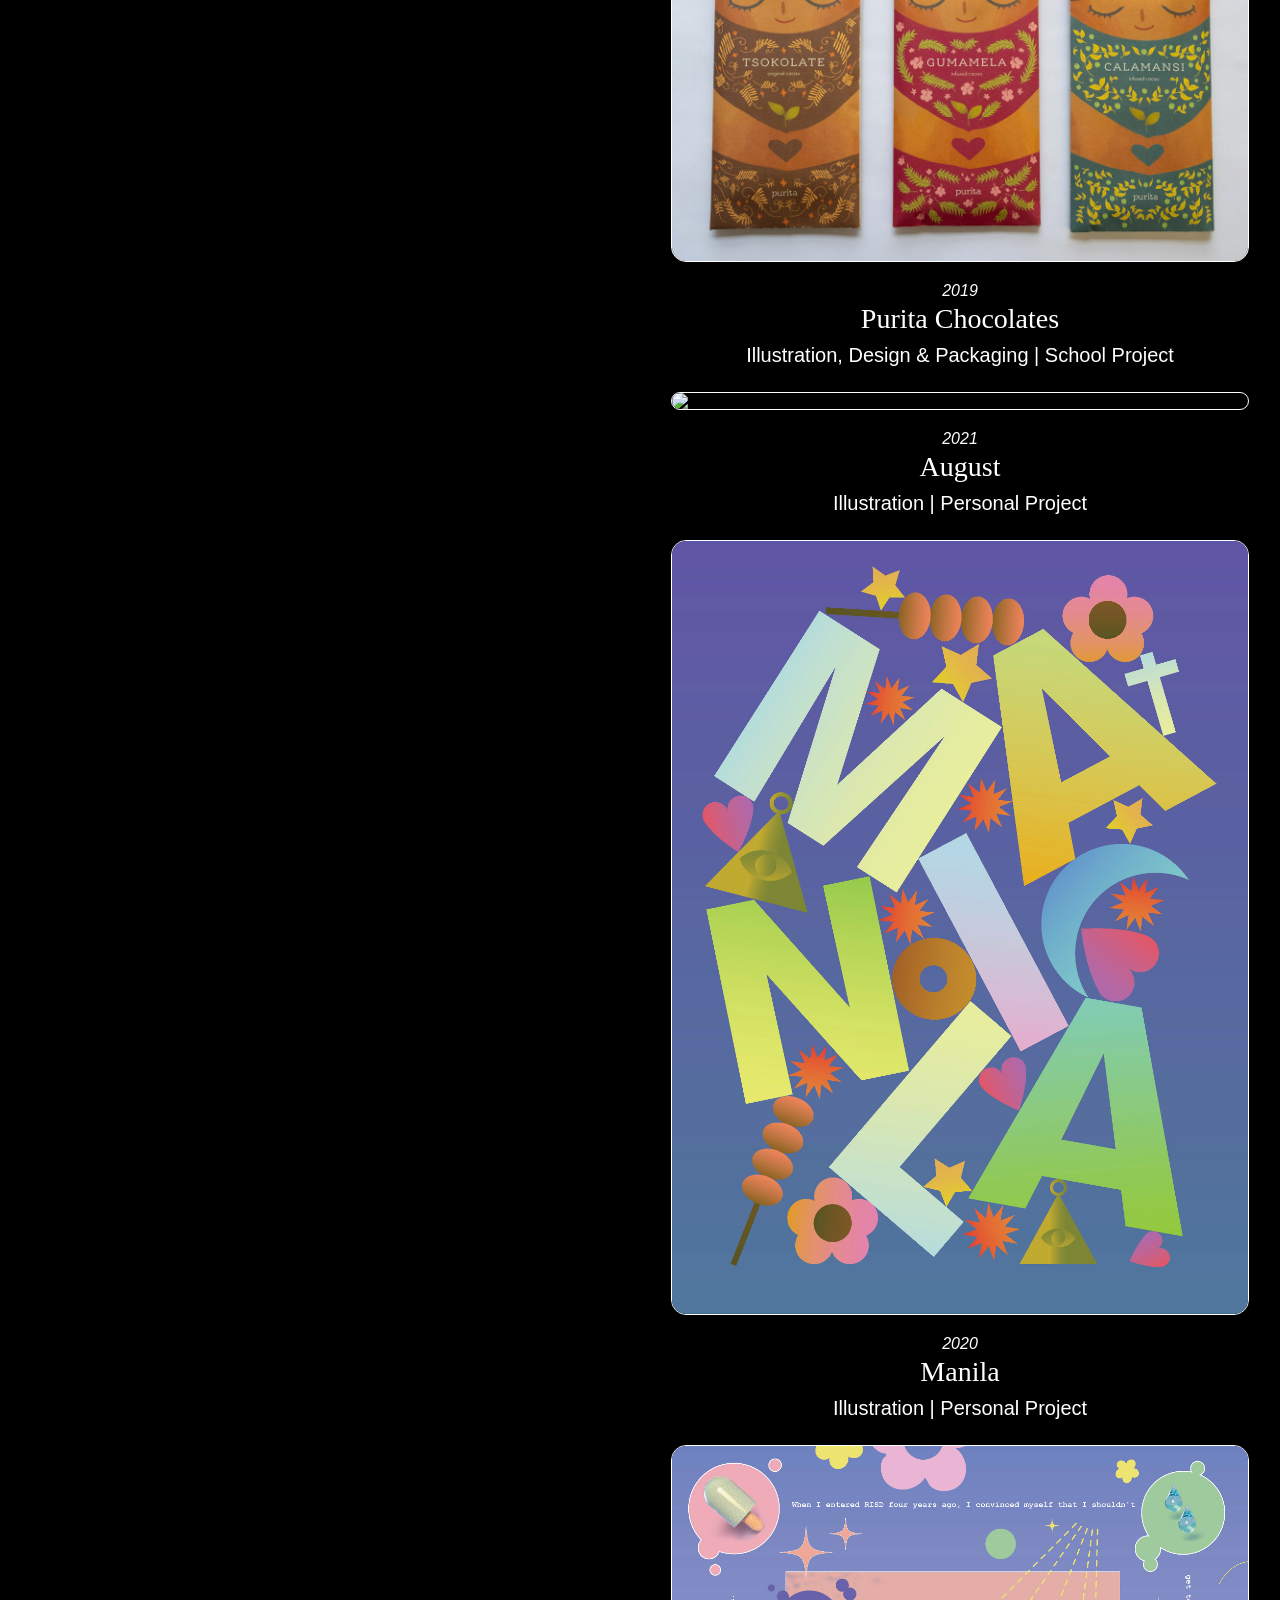
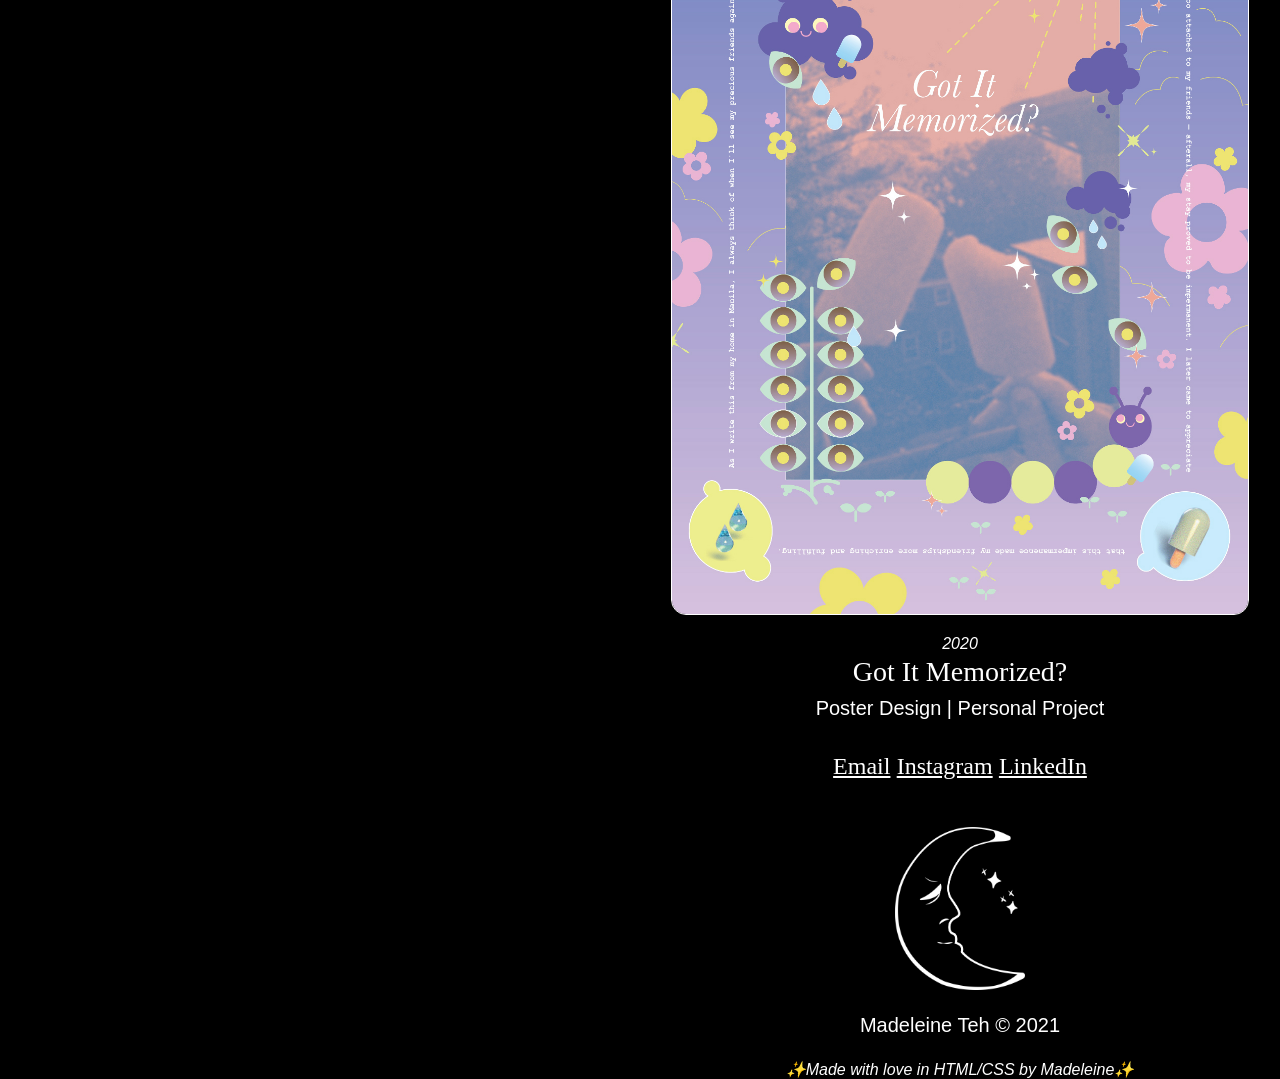
==== commit 8a75a651: "fixed links + added new work" ====
--- a/index.html
+++ b/index.html
@@ -28,30 +28,30 @@
   <body>
     <div class="container">
       <div class="left">
-        <h1>Hello! I'm Madeleine Teh, a designer & illustrator who brings magic into tech.</span></h1>
+        <h1>Hello! I'm Madeleine Teh, an illustrator & designer who brings magic into tech.</span></h1>
         <img src="img/branded-02.png" alt="" class="spot">
         <div class="left-info">
           <h2>Currently @ <a href="https://www.canva.com/" target="_blank">Canva, PH</a> / Available for freelance projects</h2>
-          <h2>Schooled @ the Rhode Island School of Design</h2>
+          <h2>Schooled @ the <a href="https://www.risd.edu/" target="_blank"> Rhode Island School of Design</a></h2>
           <h2>Talk to me about art, NFTs, and tarot cards</h2>
         </div>
         <address id="address-top-left">
           <a href="mailto:mteh@alumni.risd.edu">Email</a>
-          <a href="https://discordapp.com/users/8024">Discord</a>
+          <a href="https://discordapp.com/users/8024" target="_blank">Discord</a>
           </address>
         <address>
           <a href="https://www.instagram.com/madeleine.teh/" target="_blank">Instagram</a>
-          <a href="http://bit.ly/linkedin_madeleiiiiiiiiiiine" targer="_blank">LinkedIn</a>
-          <a href="google.com">Polywork</a>
+          <a href="https://www.linkedin.com/in/madeleine-teh2021/" target="_blank">LinkedIn</a>
+          <a href="https://www.polywork.com/madeleiiine" target="_blank">Polywork</a>
         </address>
         <br>
         <h2>Resume and professional portfolio available upon request</a></h2>
-        <h5 id="update">Last Update: February 23, 2022</h5>
+        <h5 id="update">Last Update: February 27, 2022</h5>
       </div>
       <div class="right">
         <img src="img/Still Here Still Life.png">
         <h5>2022</h5>
-        <h3>Still Here Still Life</h3>
+        <h3>Still Here Still Life #75</h3>
         <h4>Illustration | Personal Project</h4>
         <img src="img/fol.jpg">
         <img src="img/fol_card.png">
@@ -59,6 +59,10 @@
         <h5>2020</h5>
         <h3>Fruits of Labor Oracle Deck & Guidebook</h3>
         <h4>Illustration, Design, & Writing | Undergrad Thesis</h4>
+        <img src="img/Still Here Still Life 77.png">
+        <h5>2022</h5>
+        <h3>Still Here Still Life #77</h3>
+        <h4>Illustration | Personal Project</h4>
         <img src="img/mushroom.png" alt="">
         <h5>2021</h5>
         <h3>Witchy Rooms Pt. 1: Mushroom</h3>
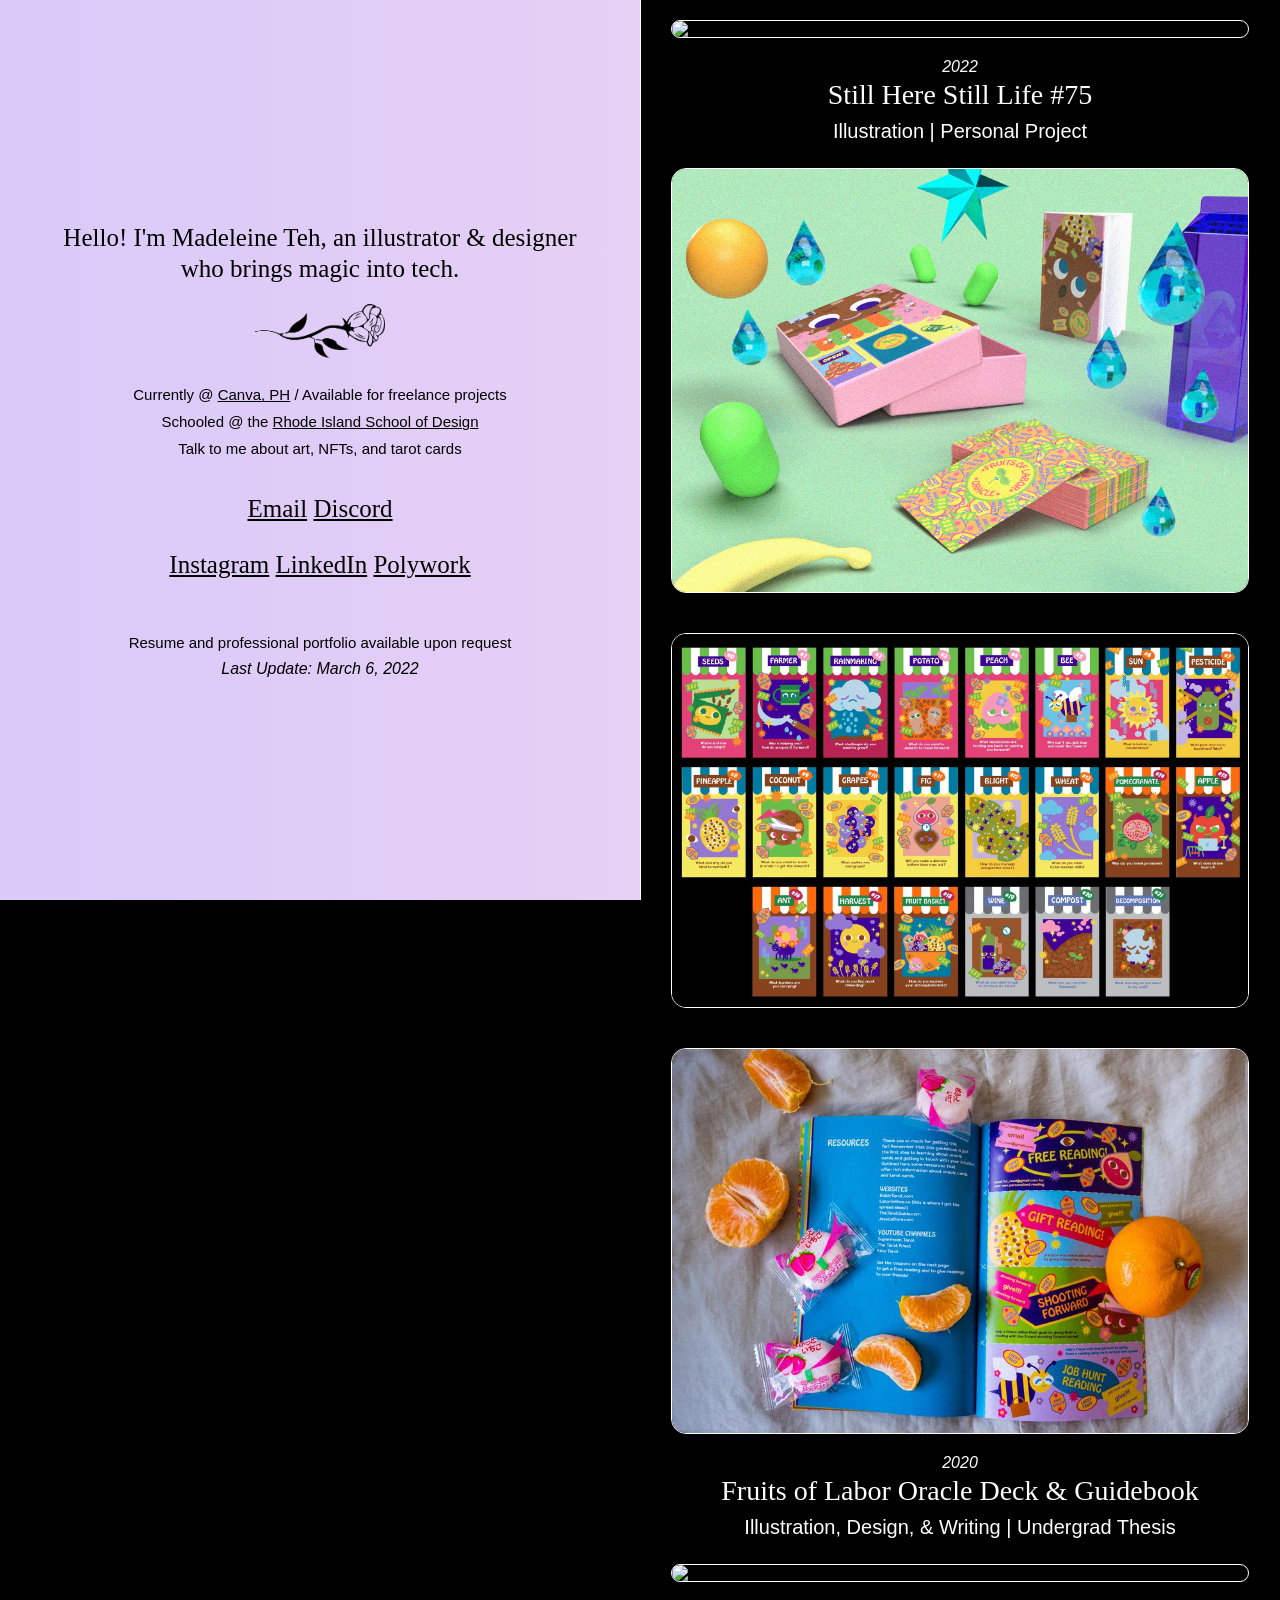
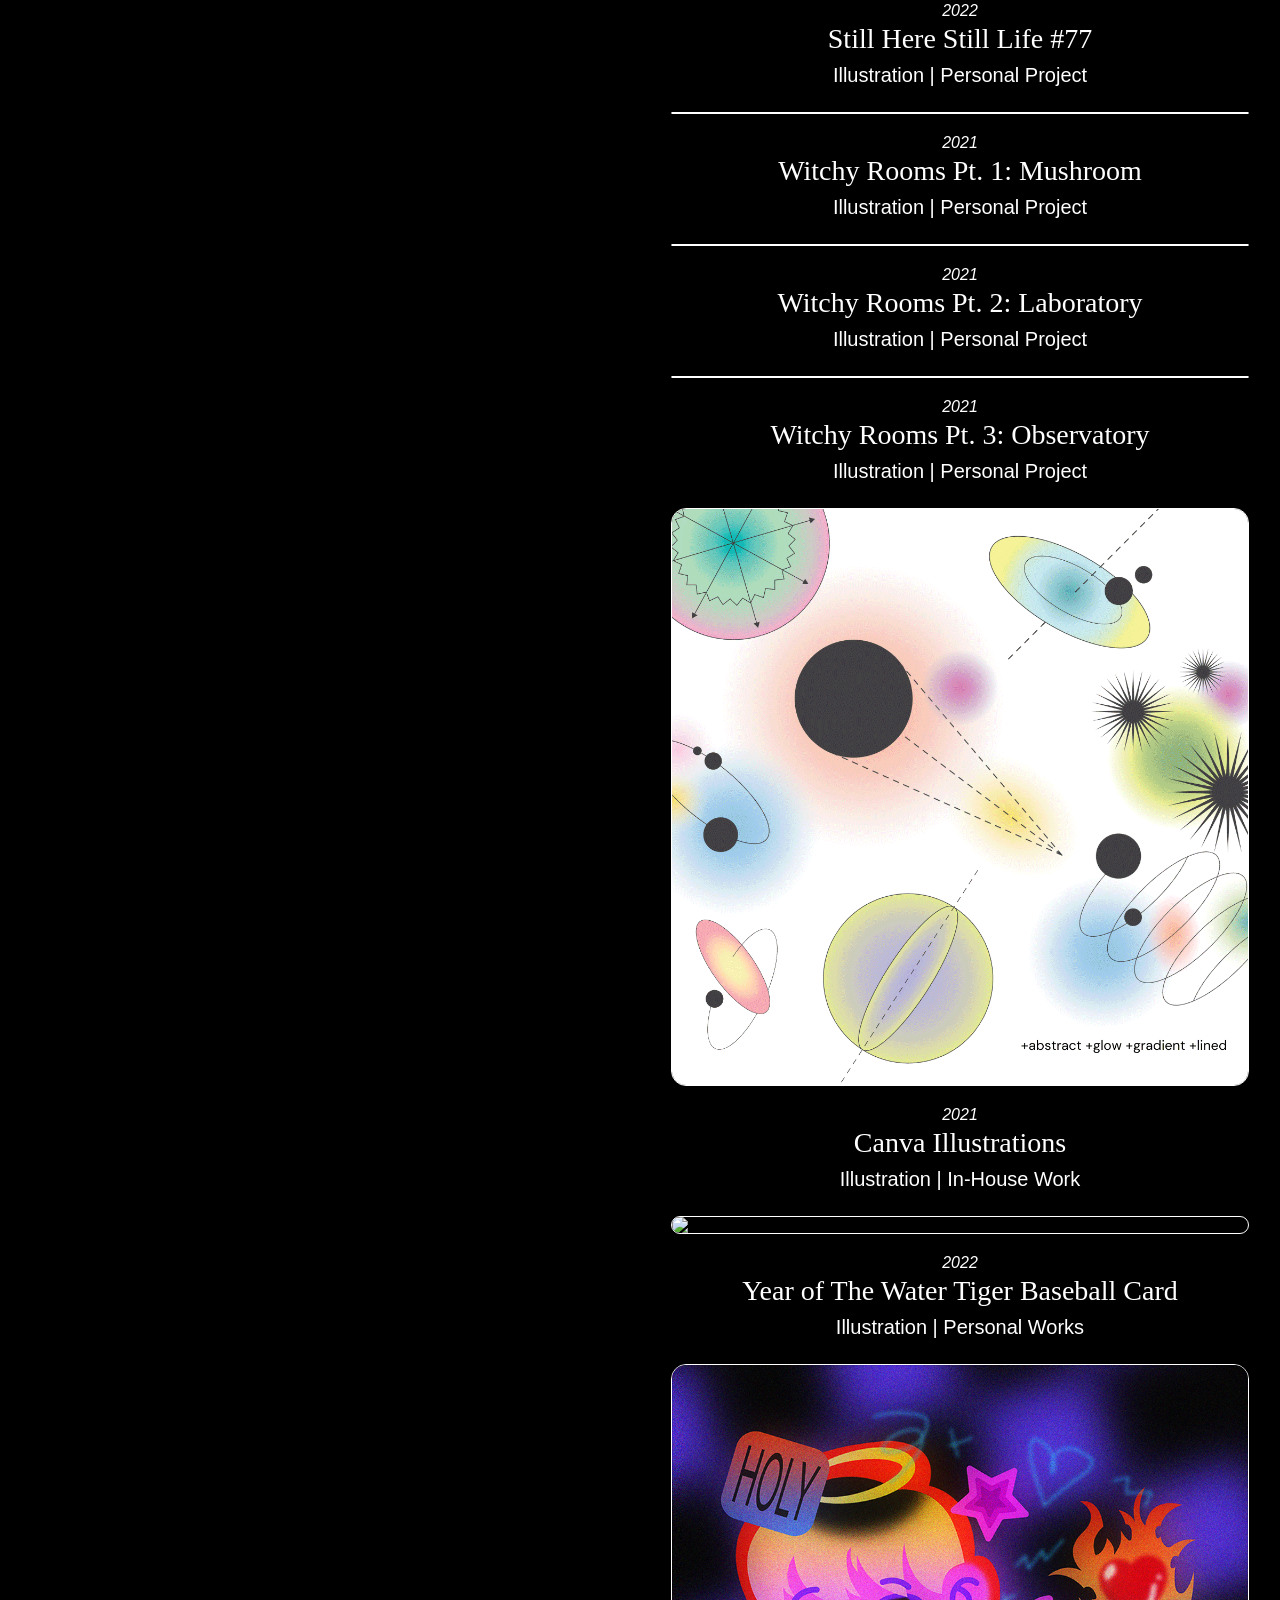
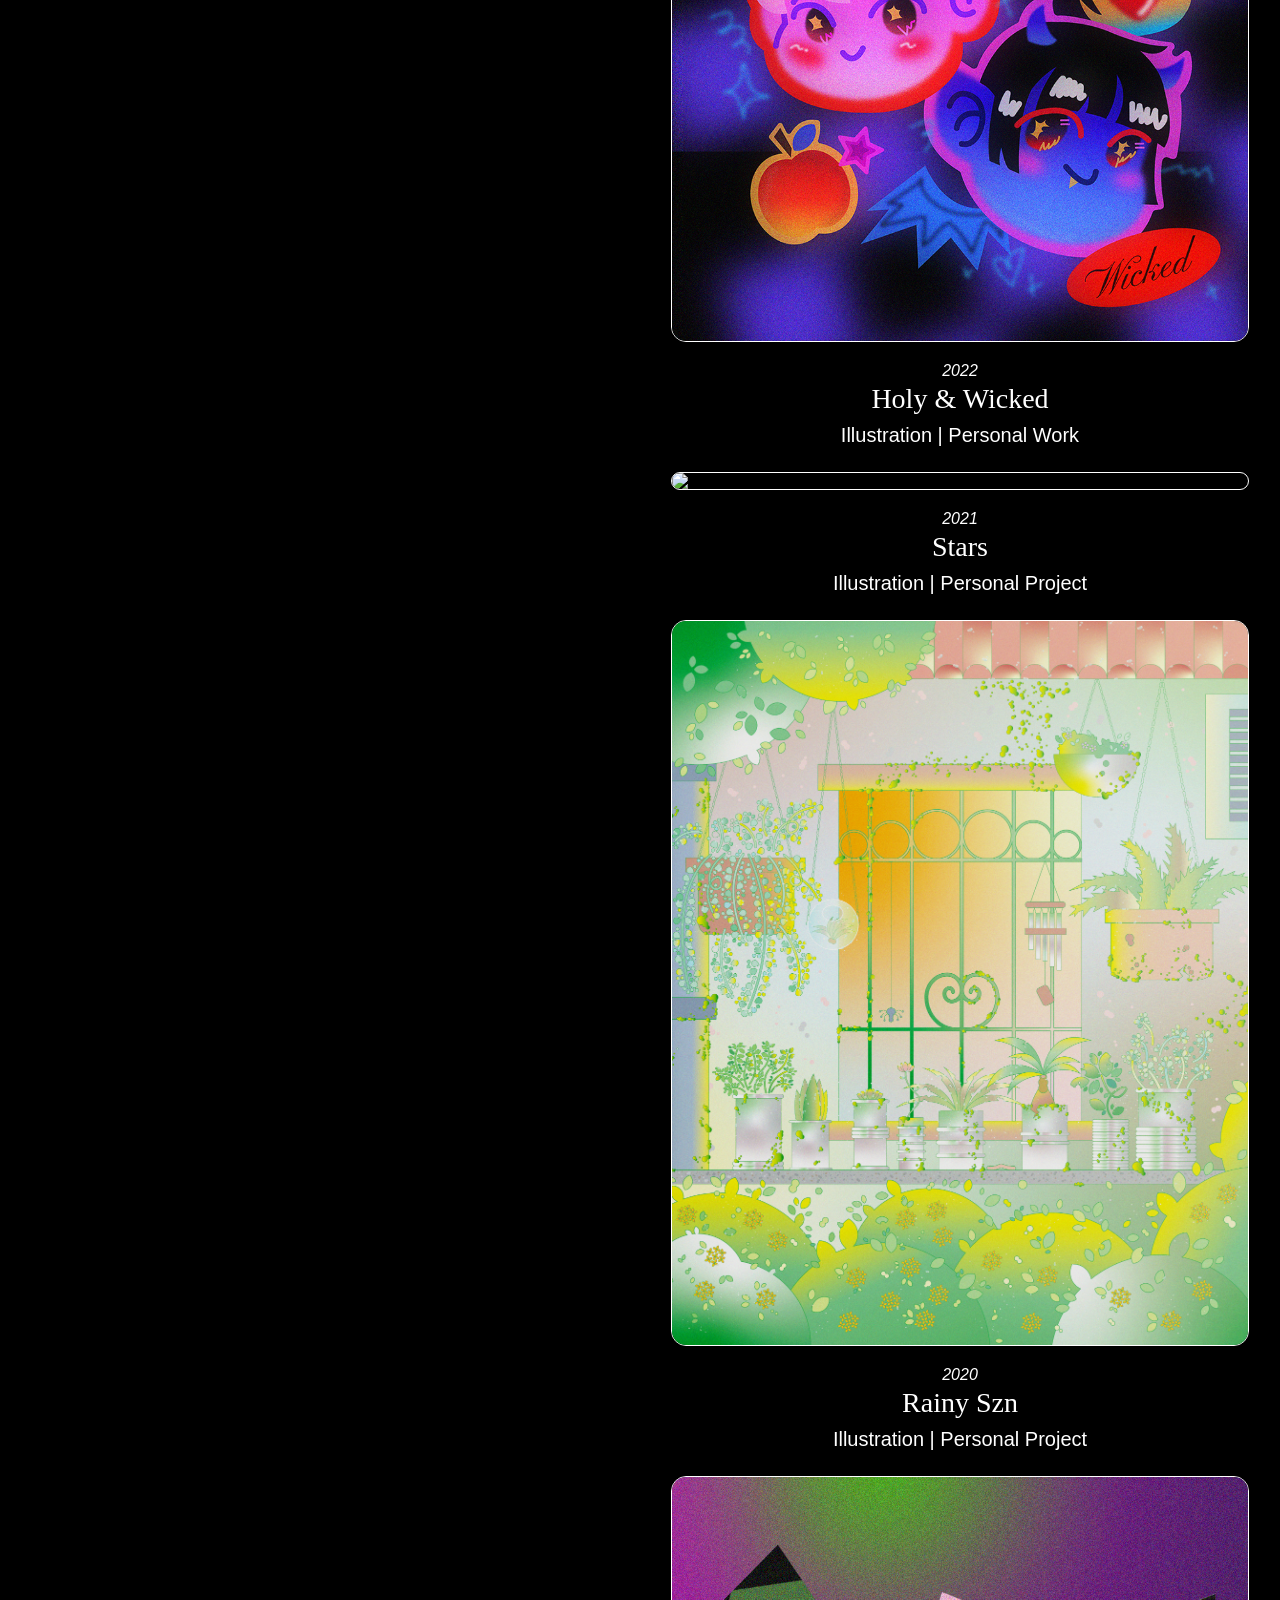
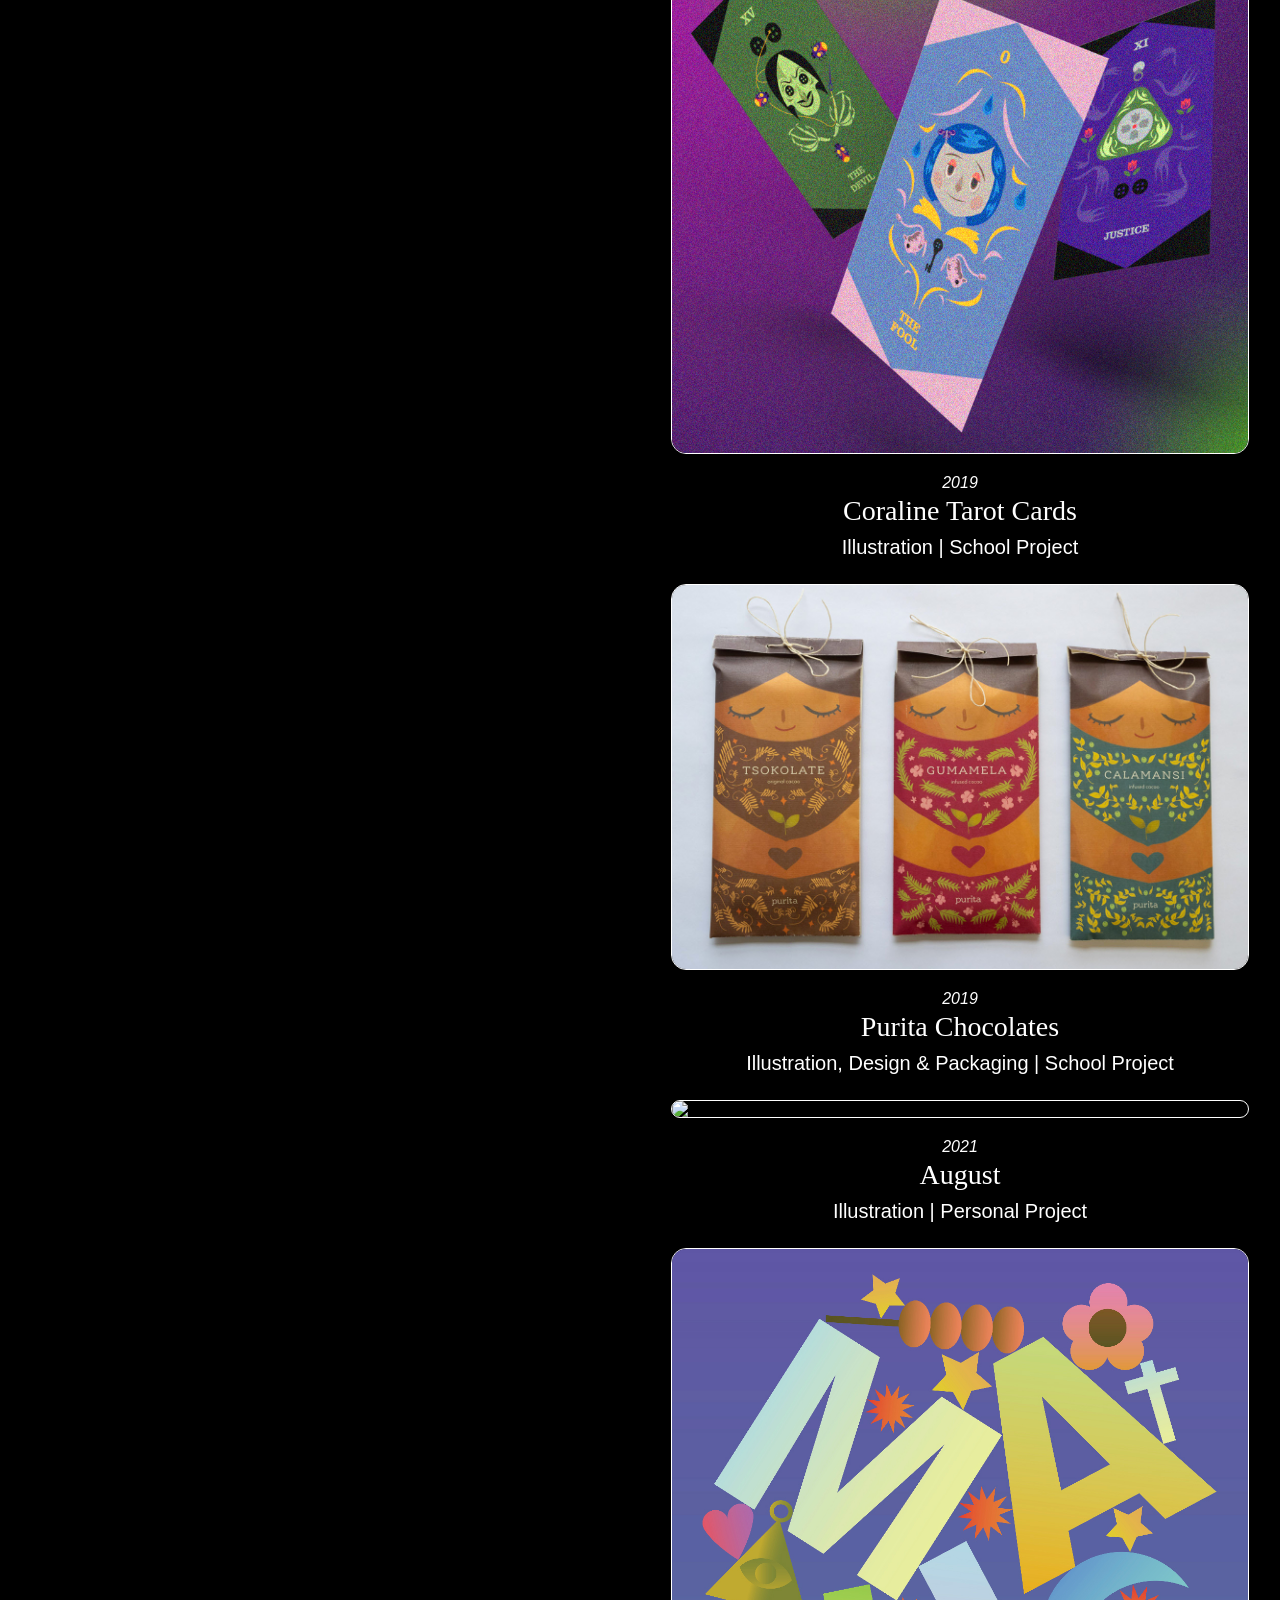
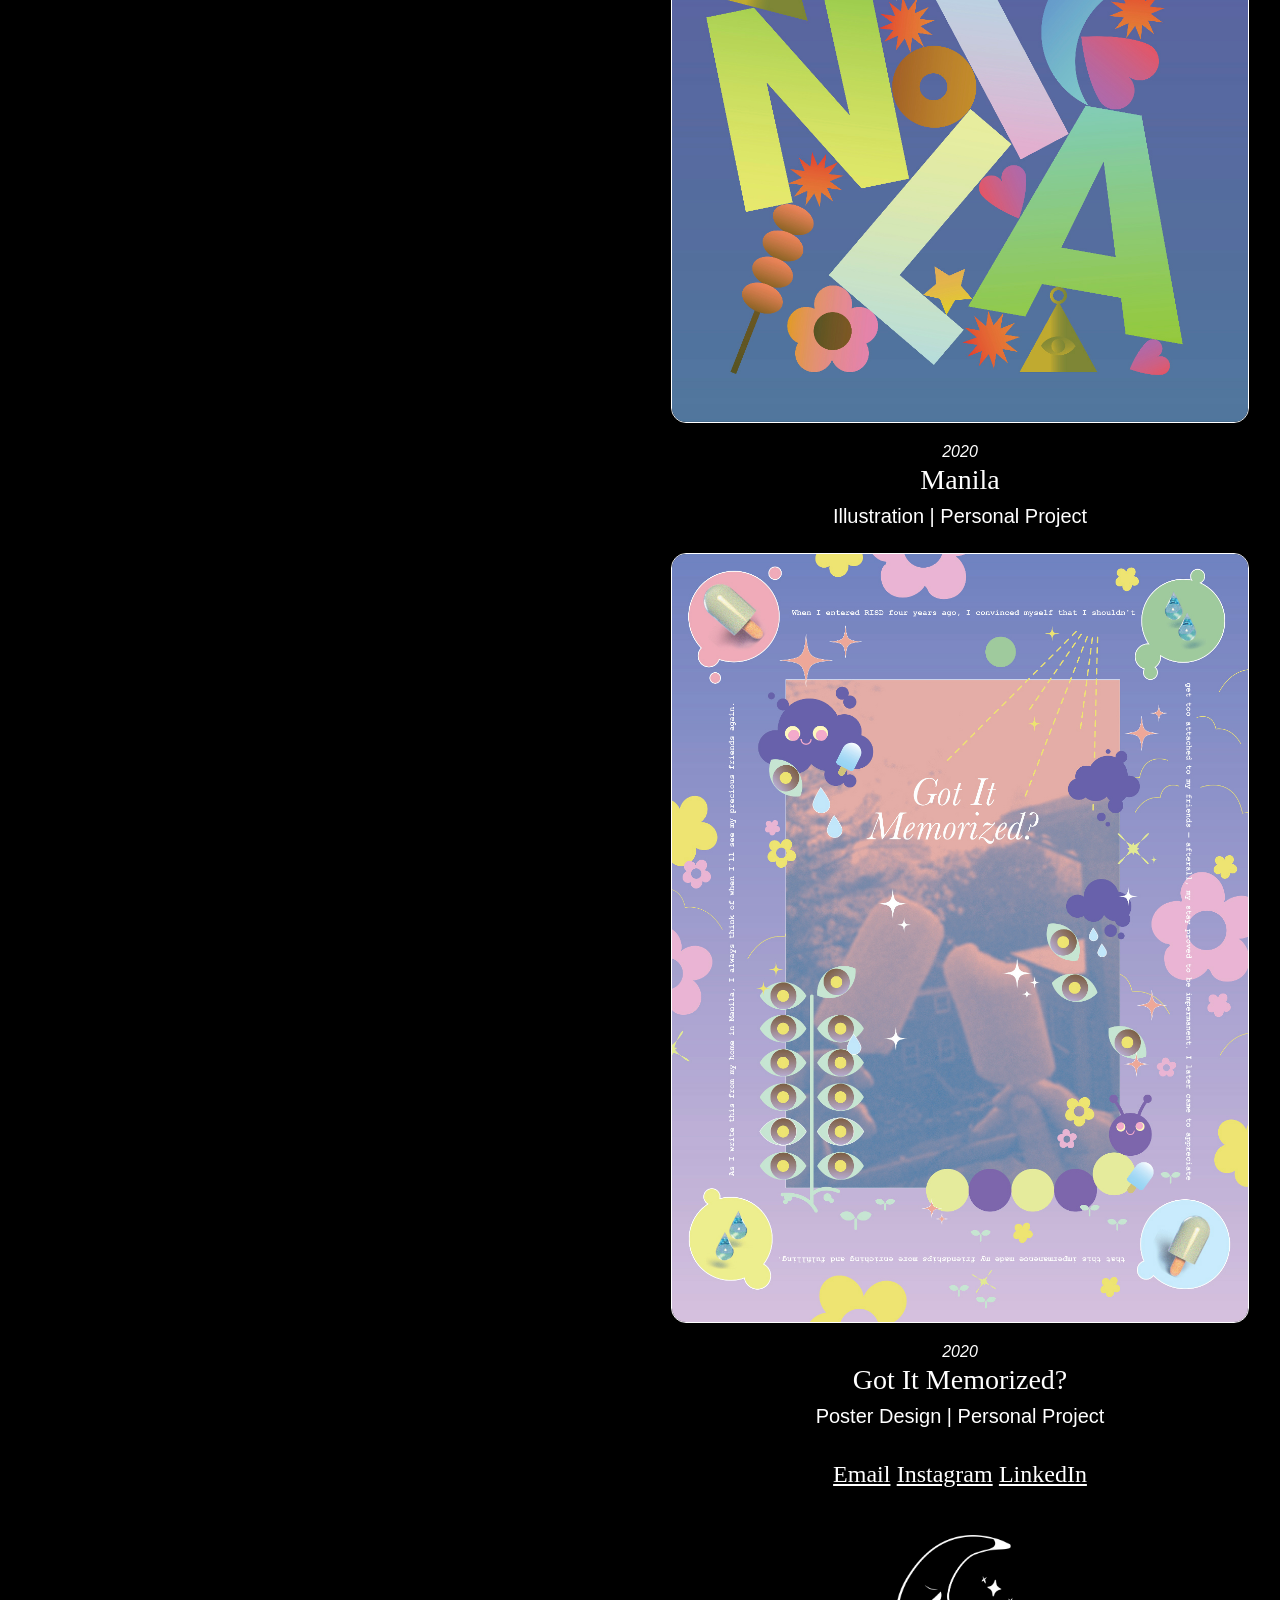
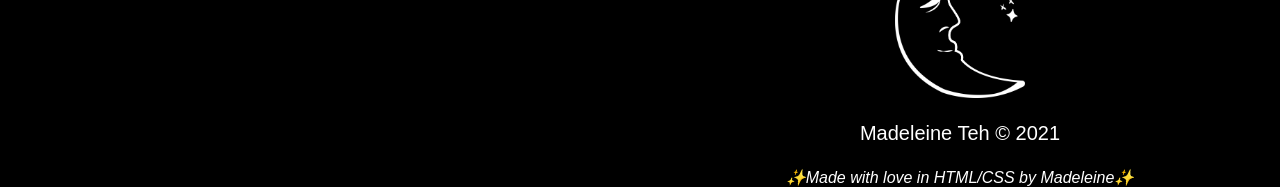
==== commit 8082b690: "added holy and wicked illo" ====
--- a/index.html
+++ b/index.html
@@ -46,7 +46,7 @@
         </address>
         <br>
         <h2>Resume and professional portfolio available upon request</a></h2>
-        <h5 id="update">Last Update: February 27, 2022</h5>
+        <h5 id="update">Last Update: March 6, 2022</h5>
       </div>
       <div class="right">
         <img src="img/Still Here Still Life.png">
@@ -82,7 +82,11 @@
         <img src="img/water tiger.gif">
         <h5>2022</h5>
         <h3>Year of The Water Tiger Baseball Card</h3>
-        <h4>Illustration | In-House Work</h4>       
+        <h4>Illustration | Personal Works</h4>  
+        <img src="img/holy-wicked_lowres.png">
+        <h5>2022</h5>
+        <h3>Holy & Wicked</h3>
+        <h4>Illustration | Personal Work</h4>       
         <img src="img/stars.png">
         <h5>2021</h5>
         <h3>Stars</h3>
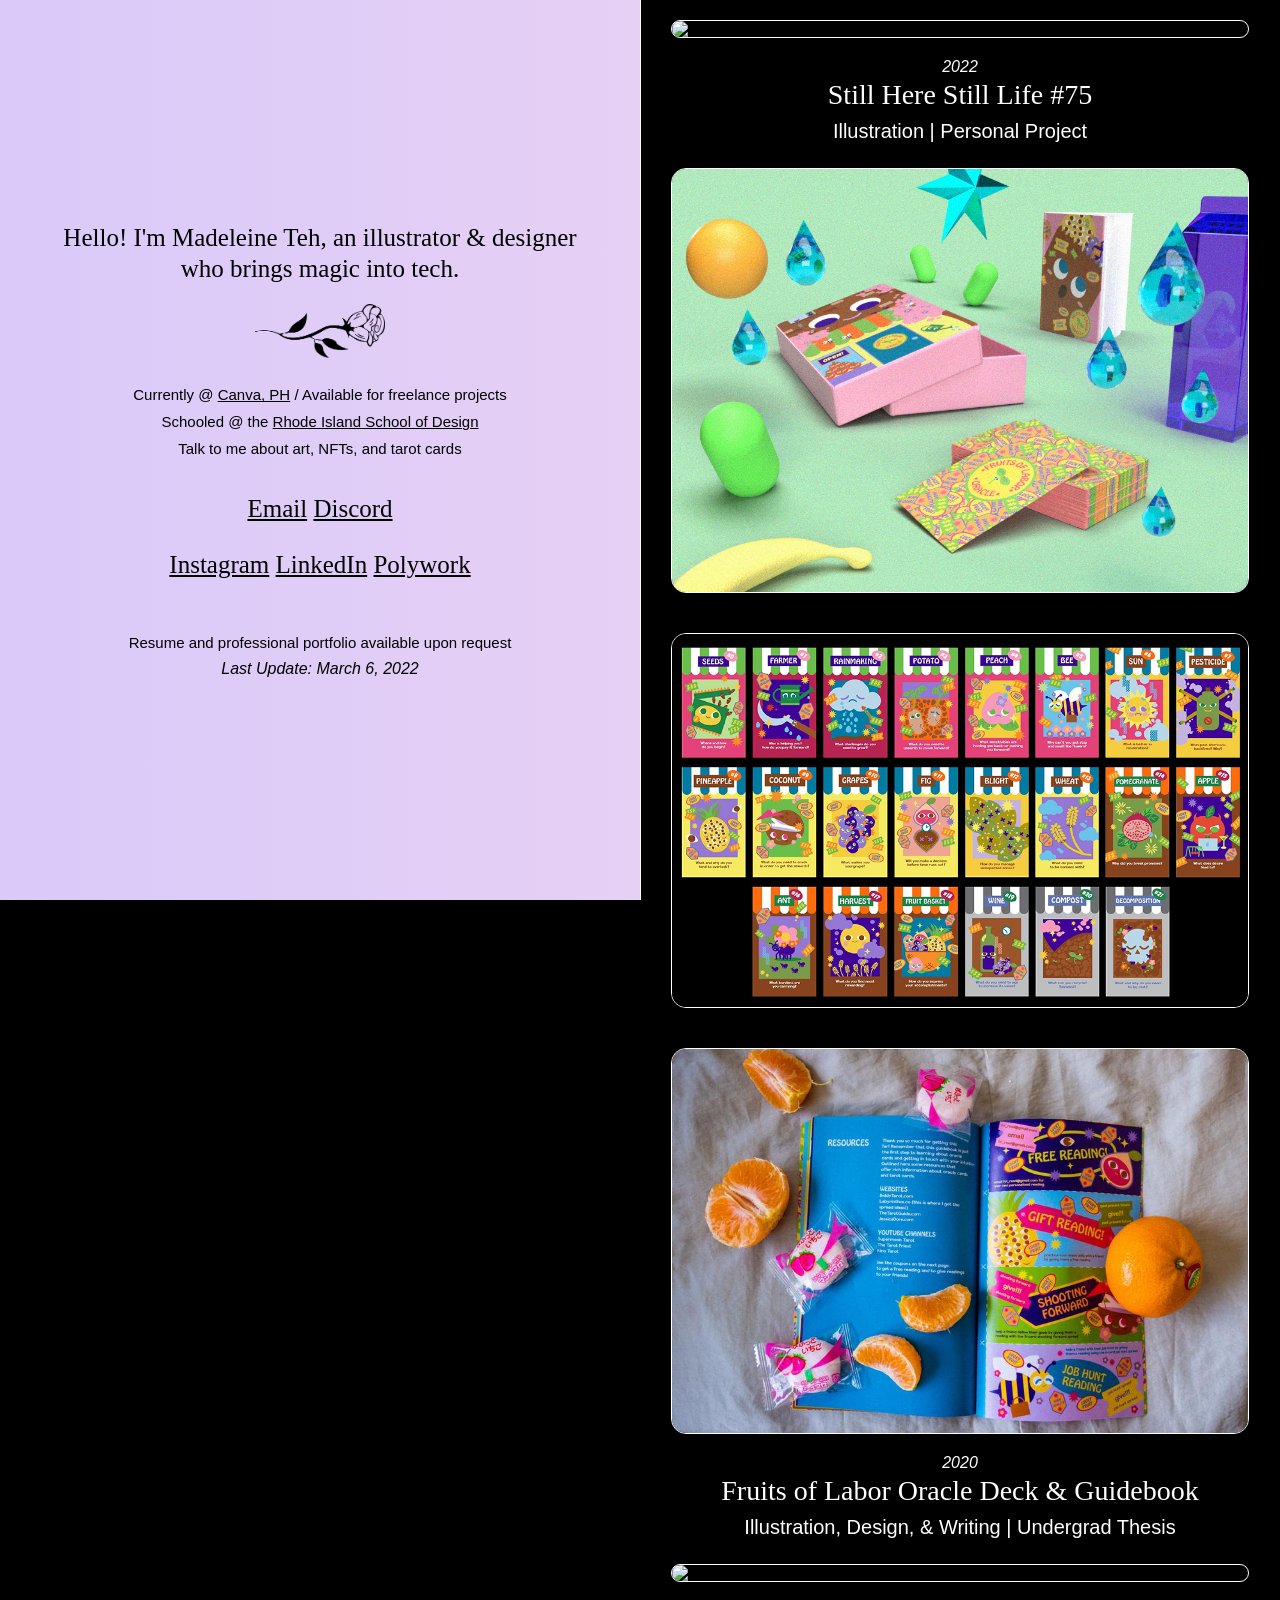
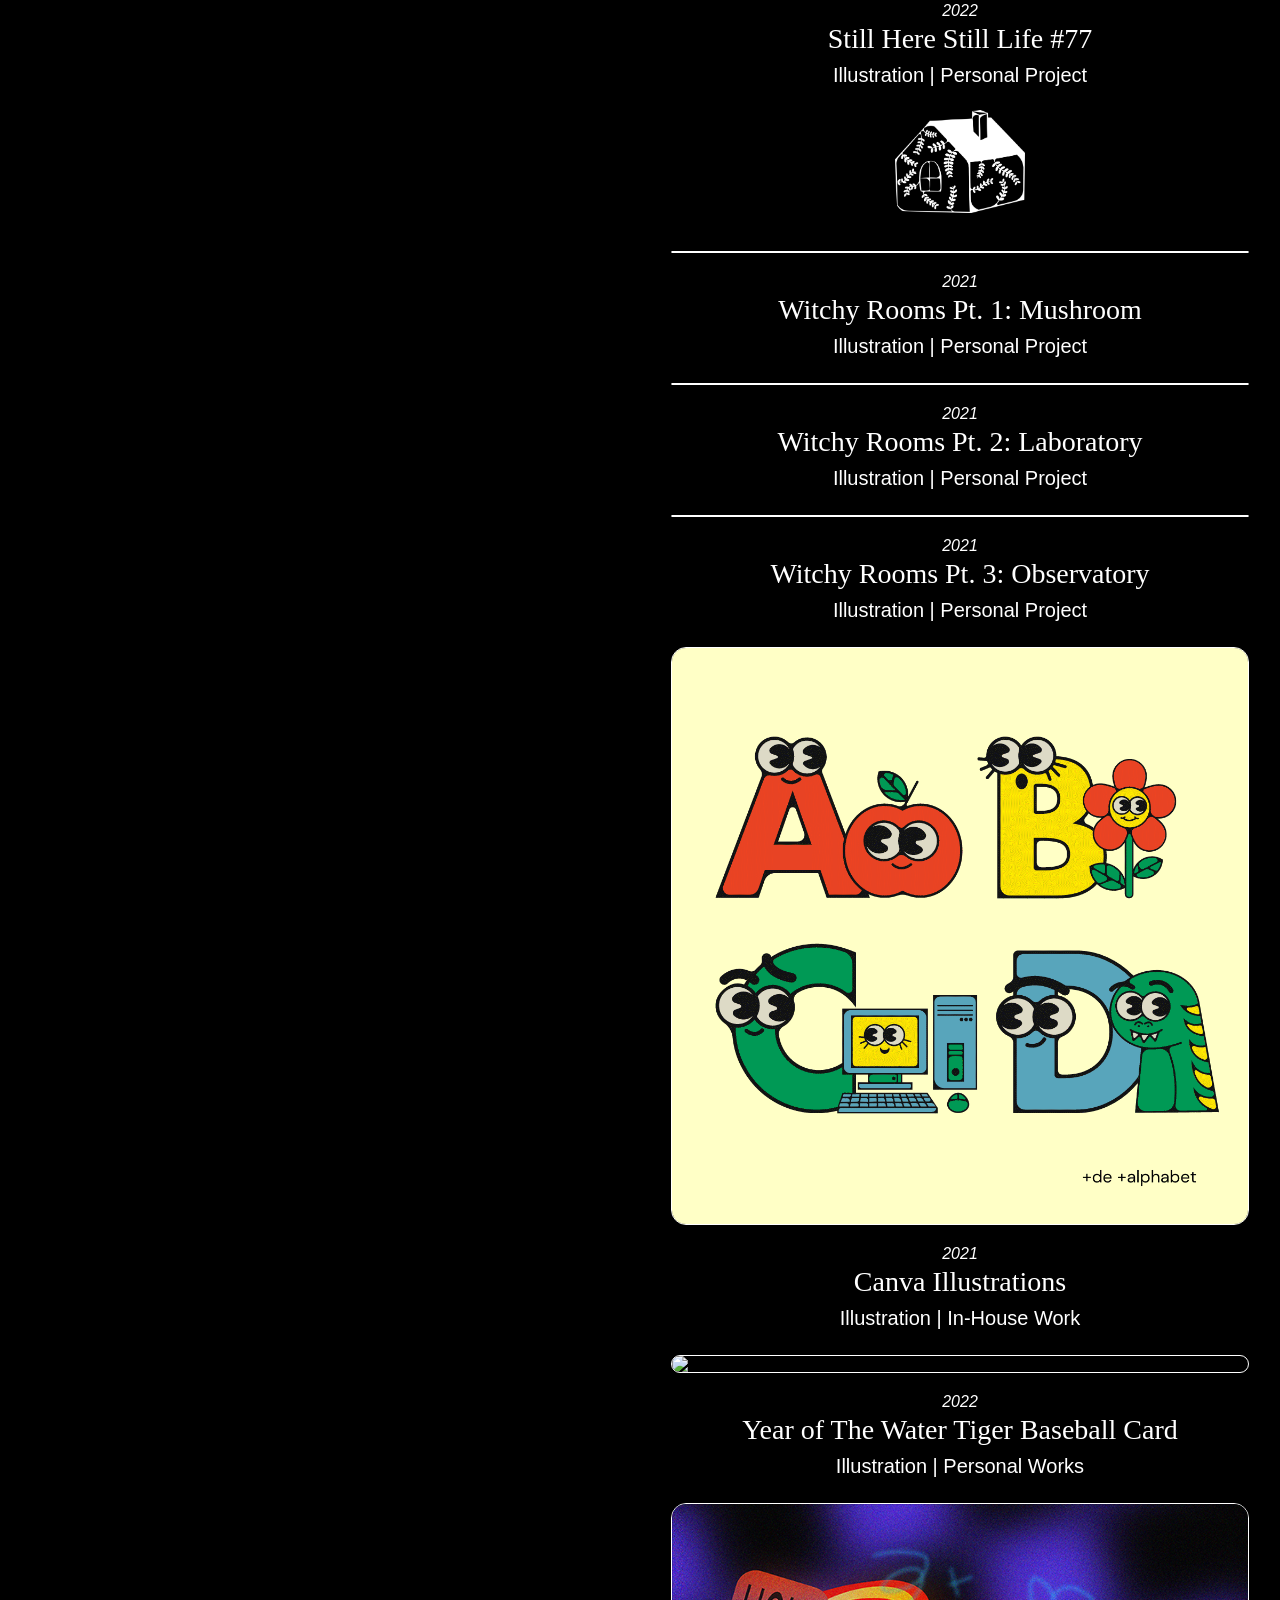
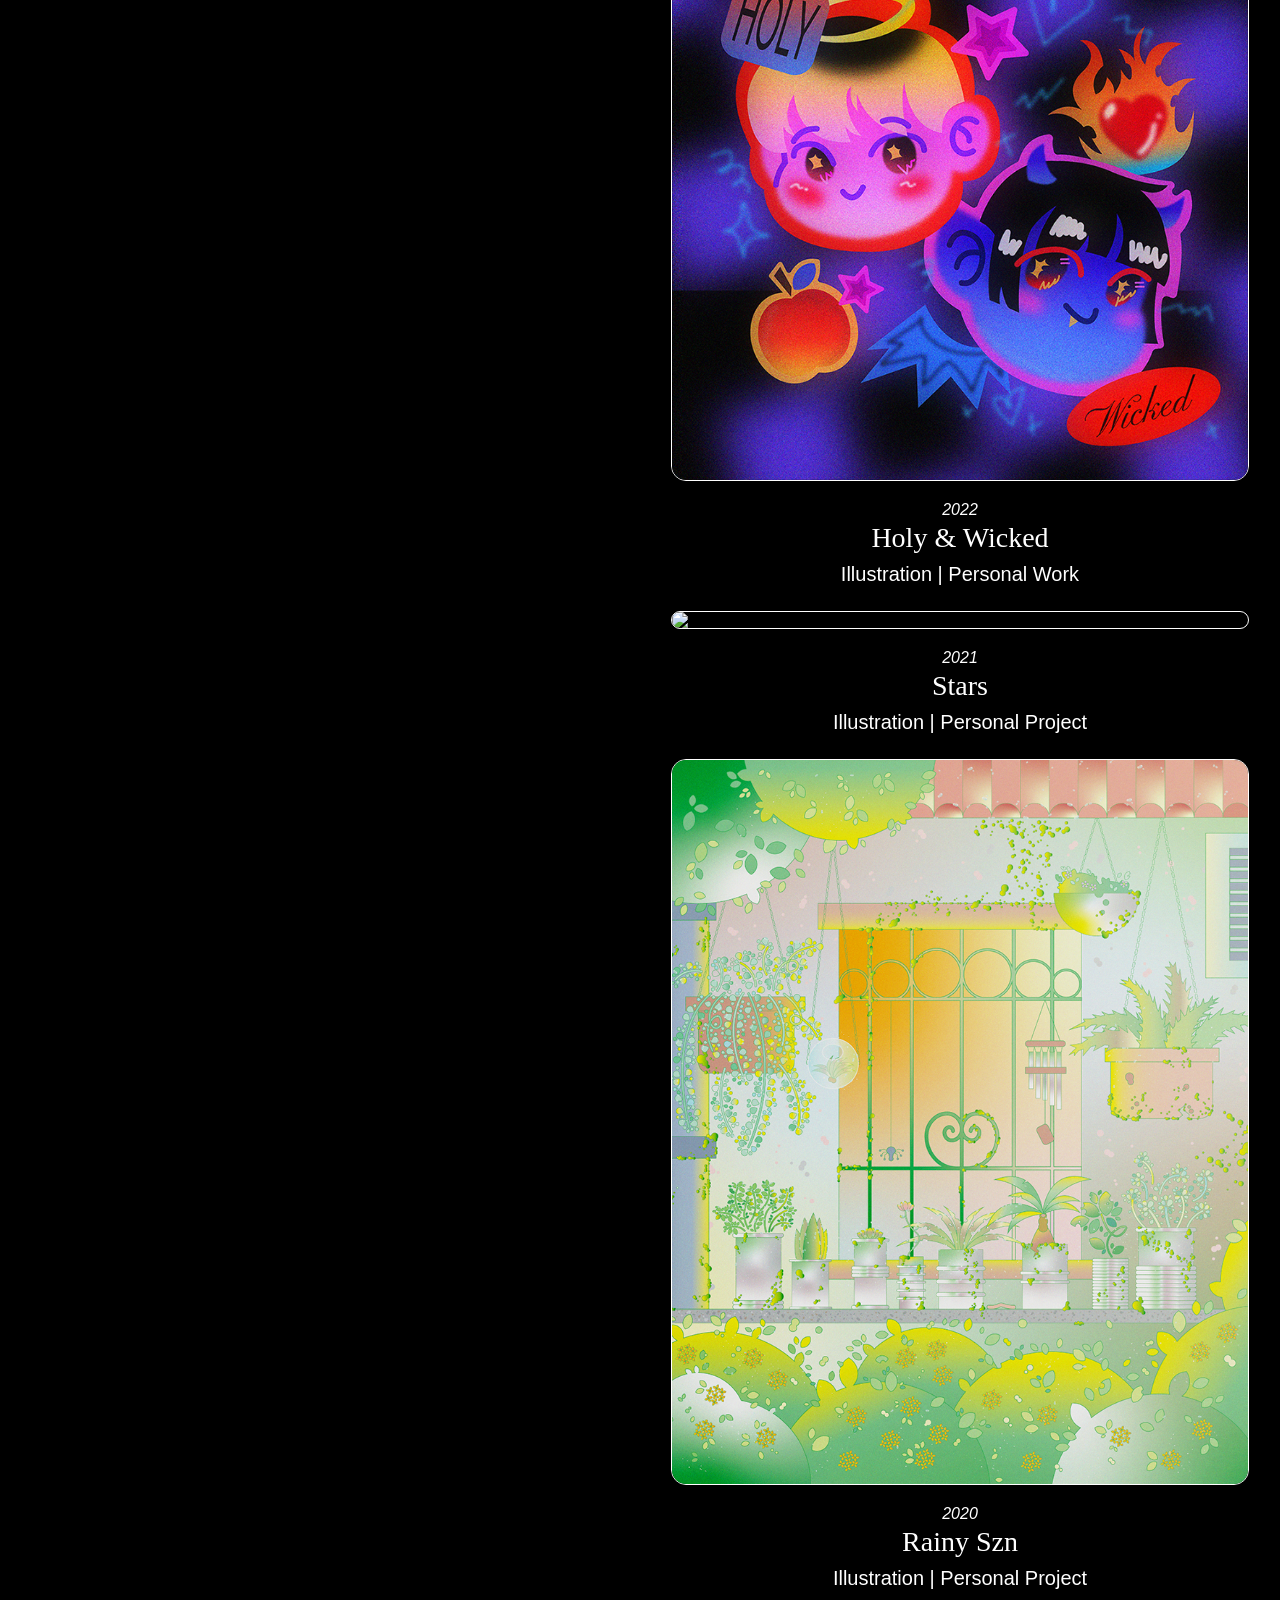
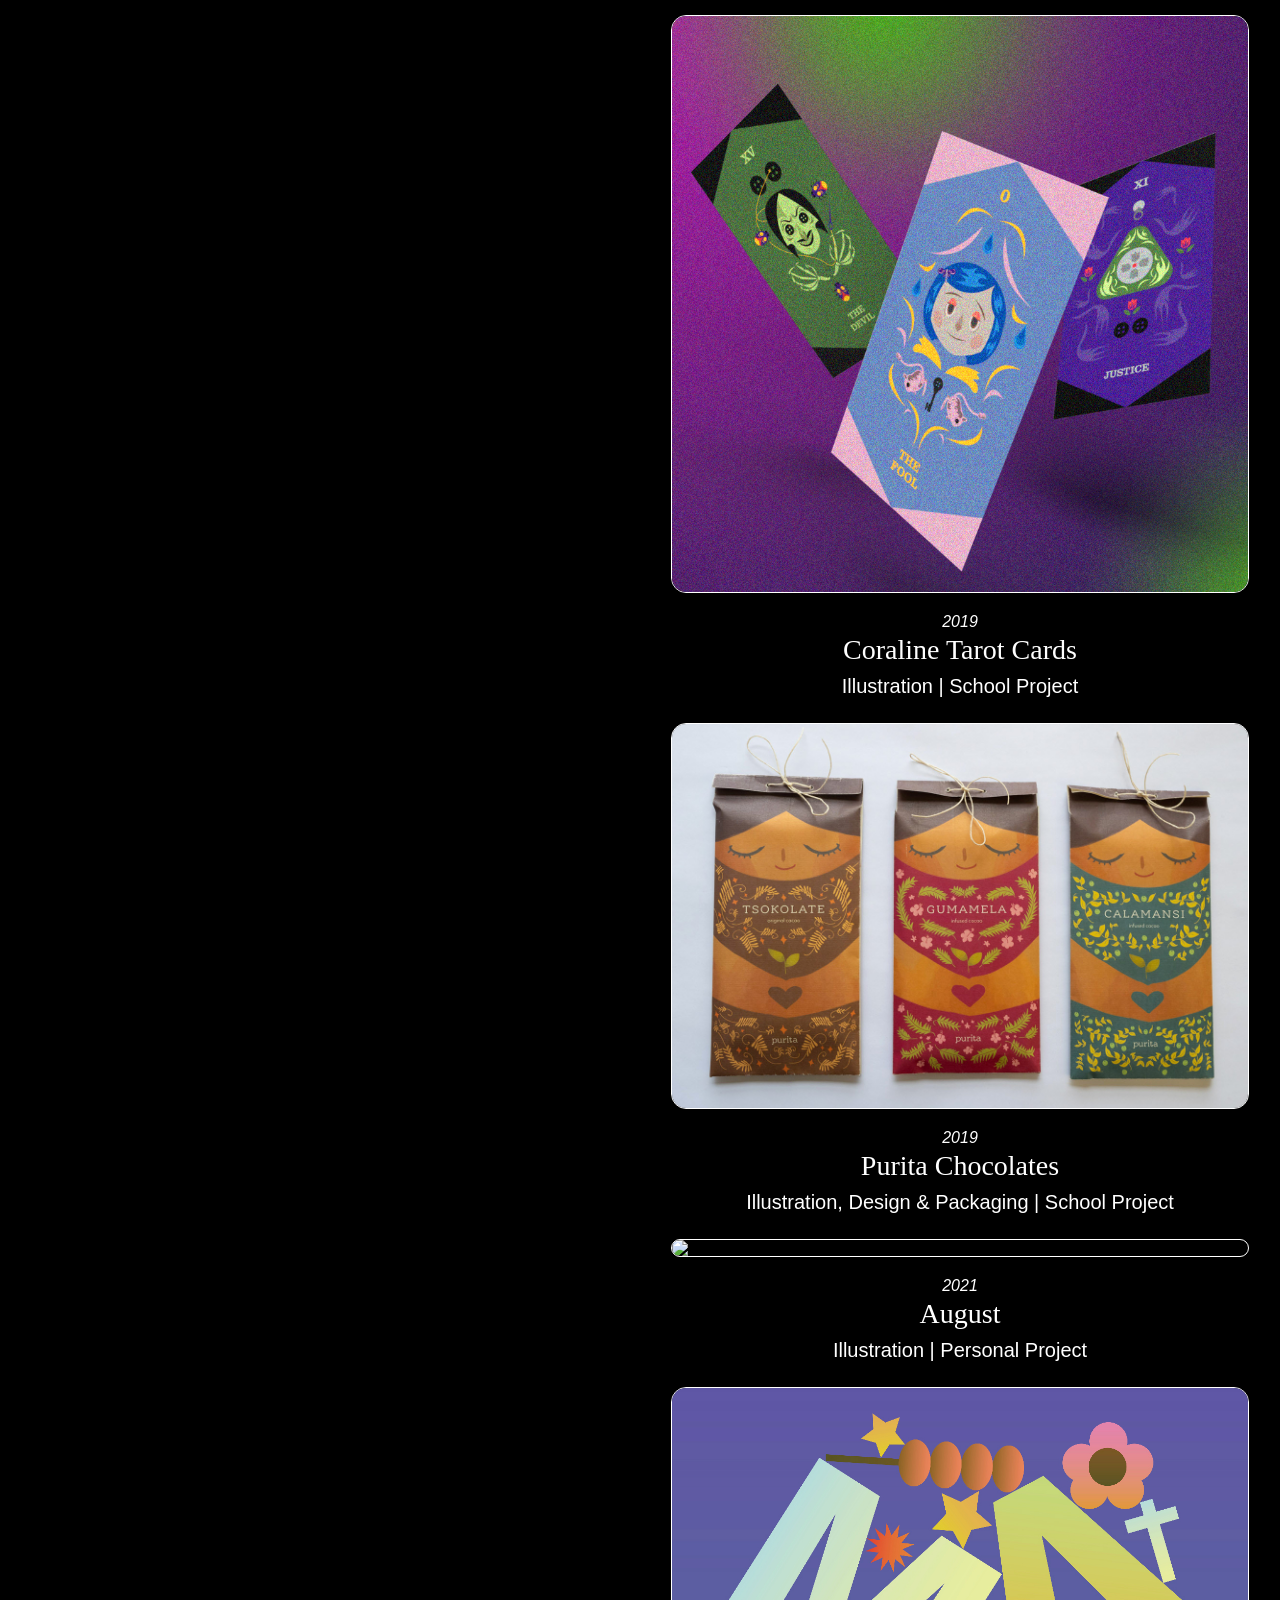
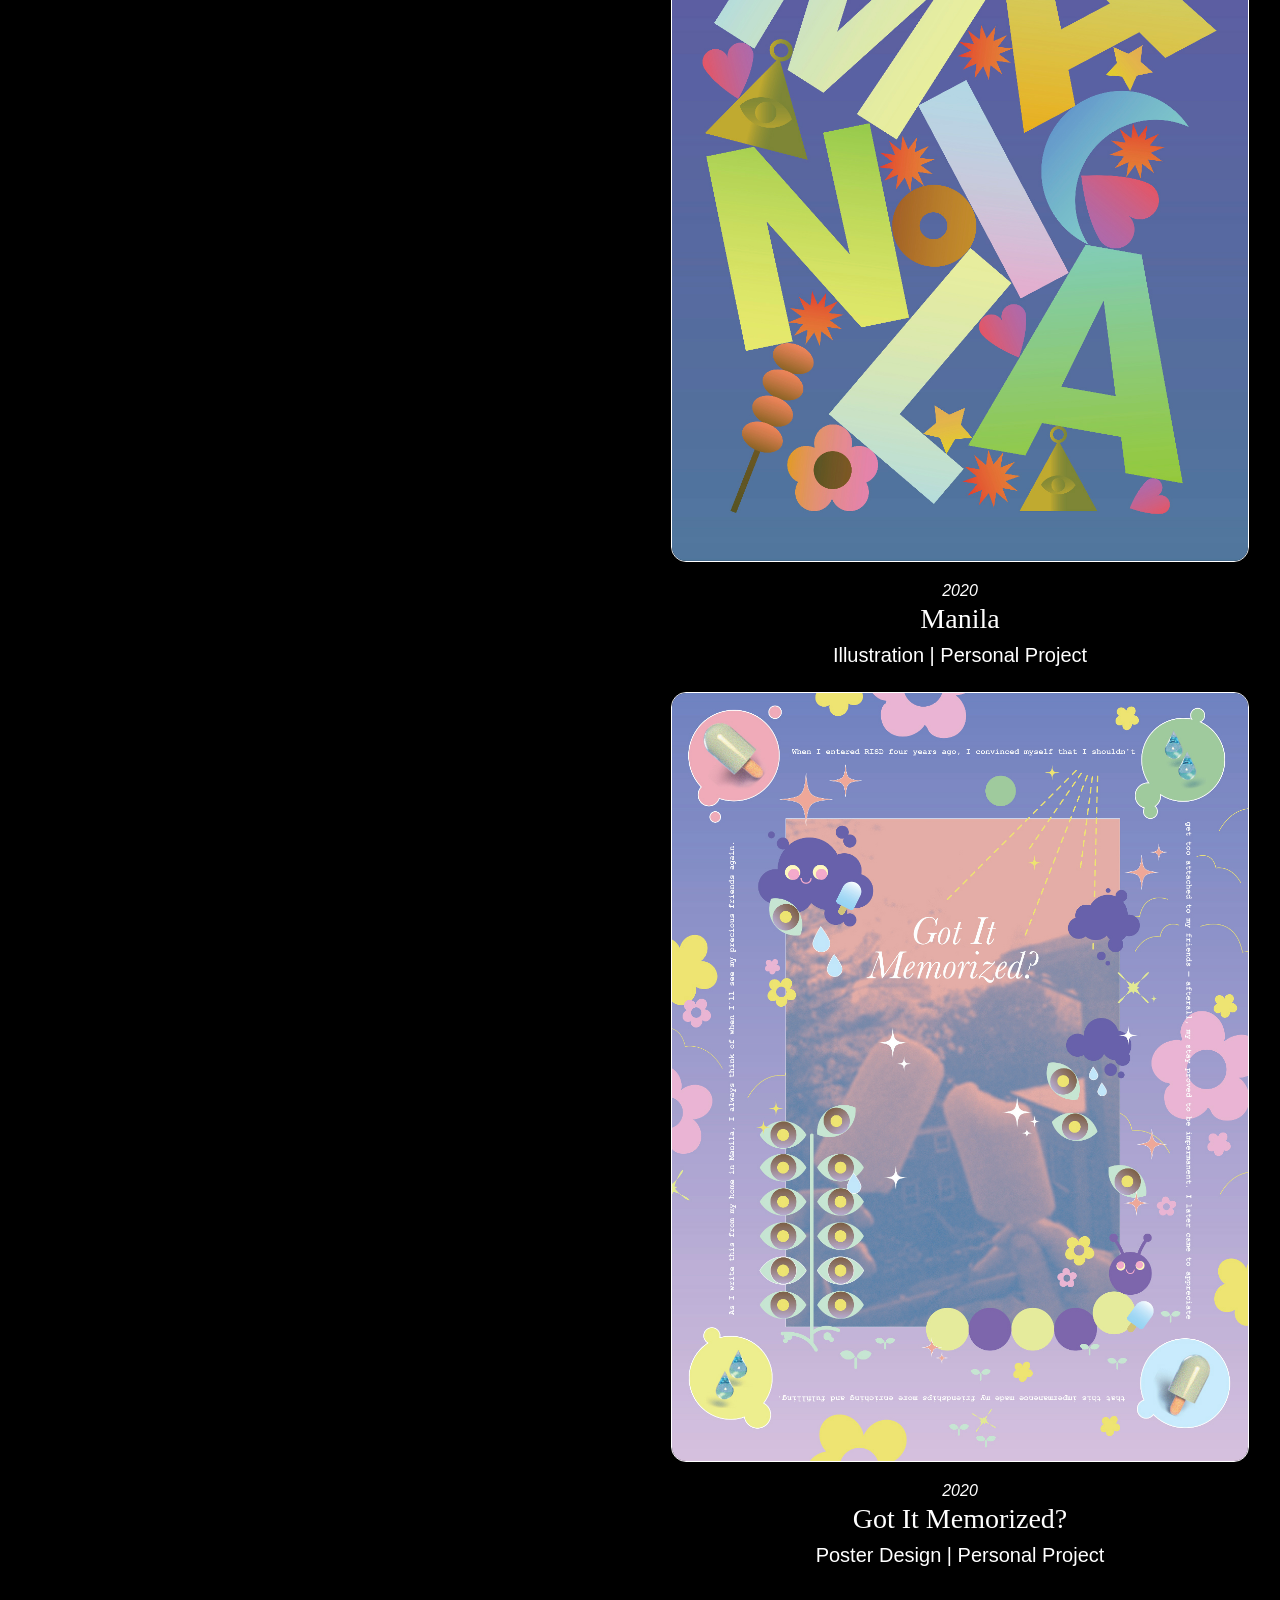
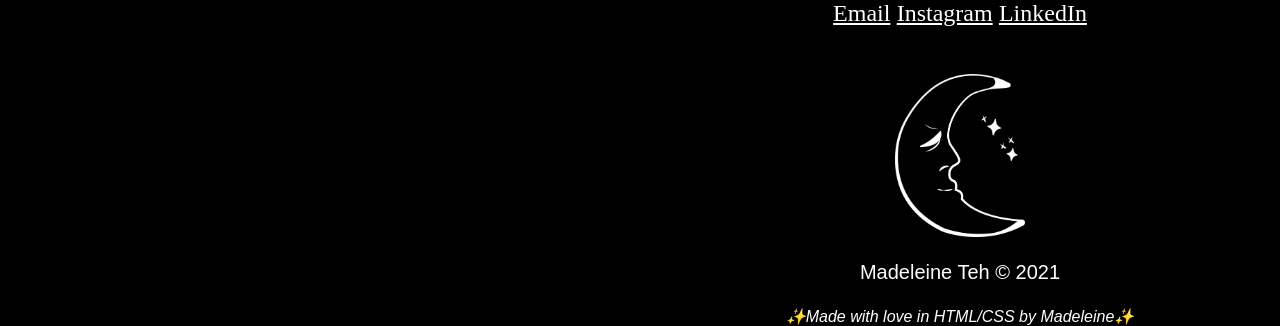
==== commit d8d81ad8: "resized photos" ====
--- a/index.html
+++ b/index.html
@@ -63,6 +63,9 @@
         <h5>2022</h5>
         <h3>Still Here Still Life #77</h3>
         <h4>Illustration | Personal Project</h4>
+        <br>
+        <img src="img/branded_white-03.png" class="spot">
+        <br>
         <img src="img/mushroom.png" alt="">
         <h5>2021</h5>
         <h3>Witchy Rooms Pt. 1: Mushroom</h3>
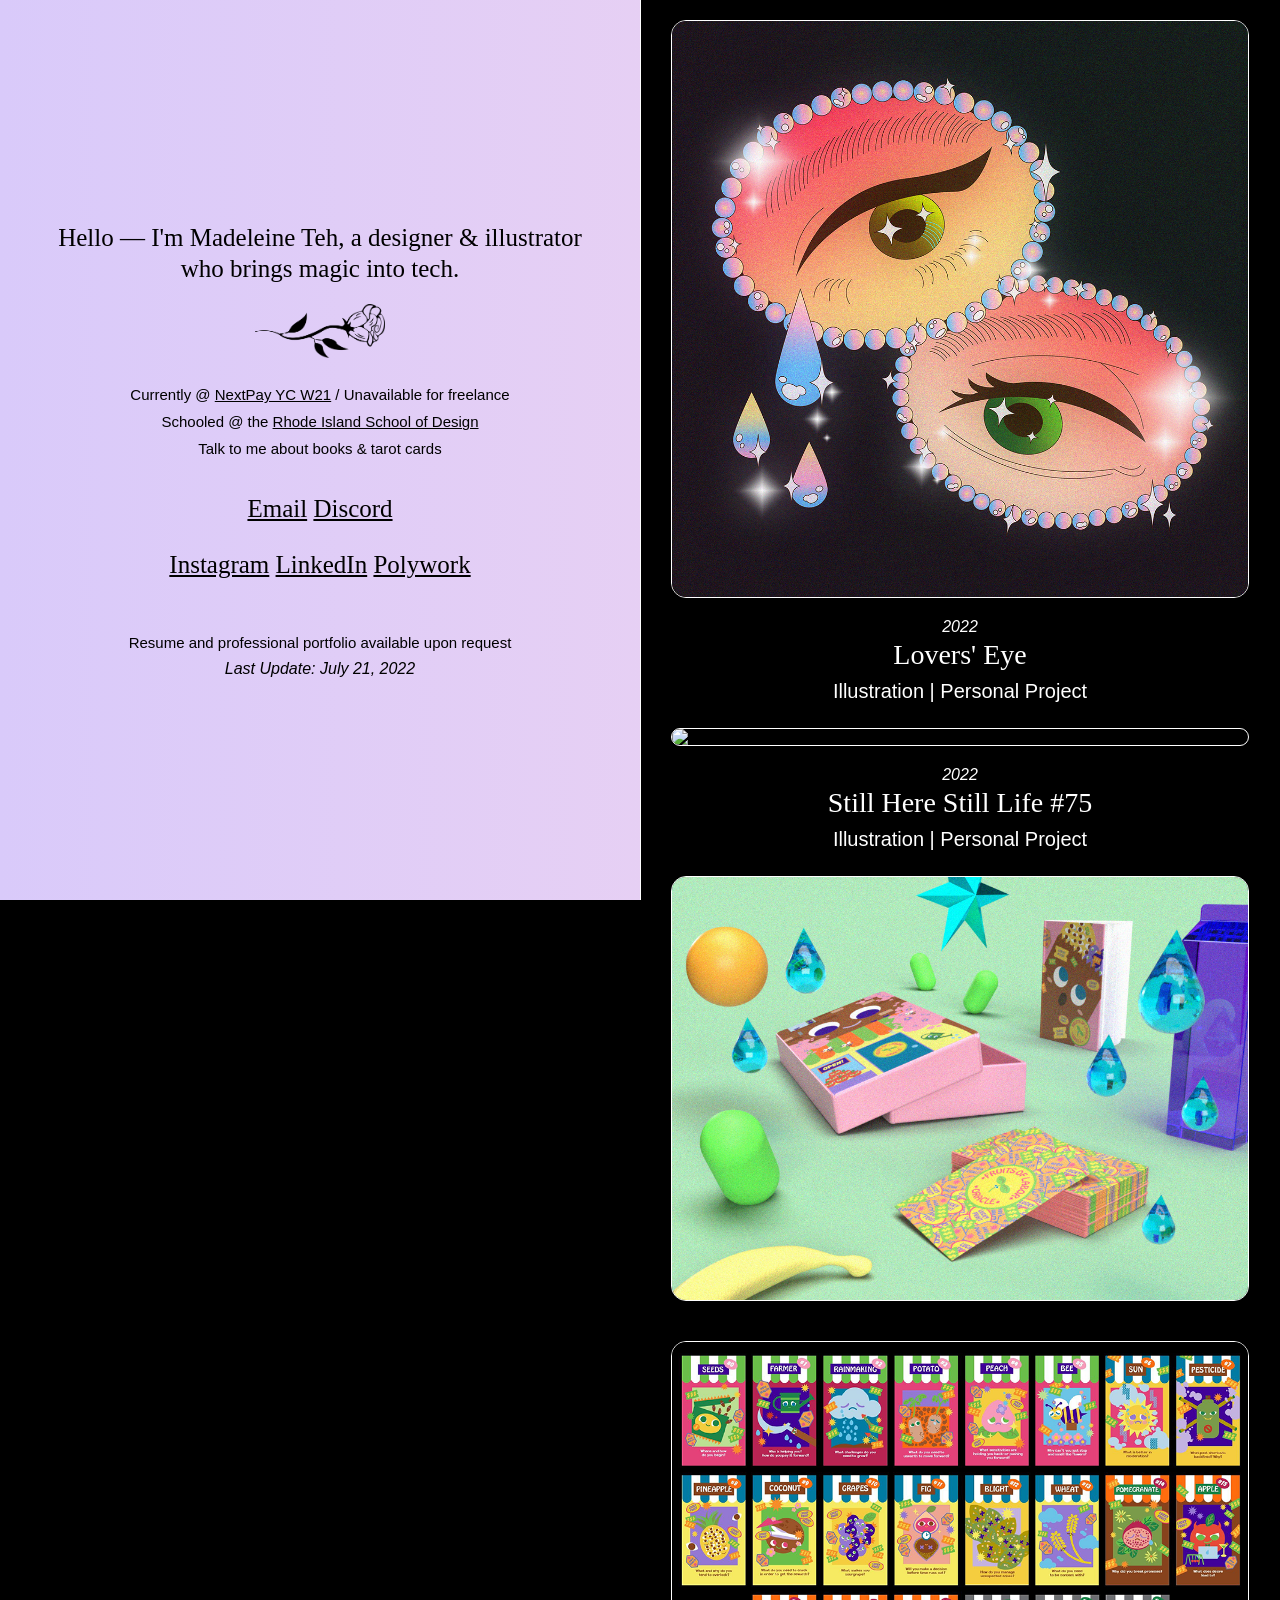
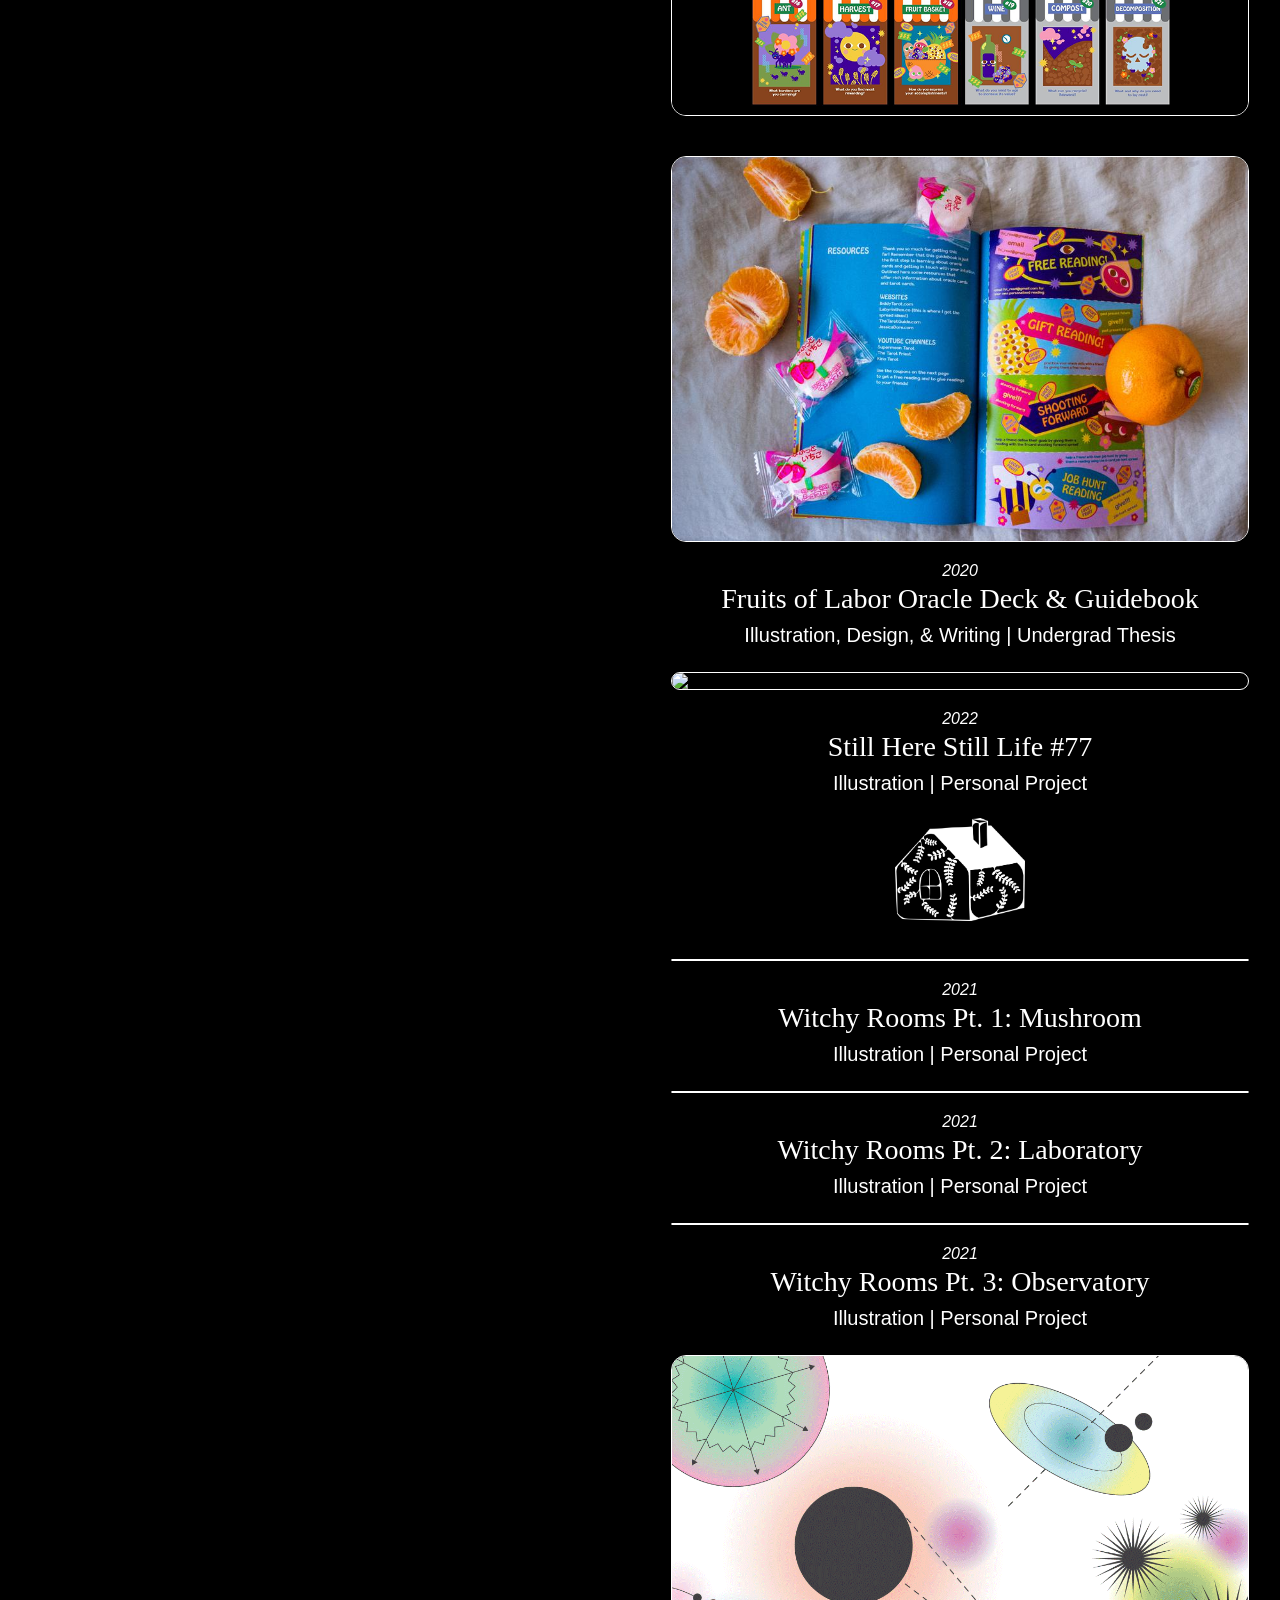
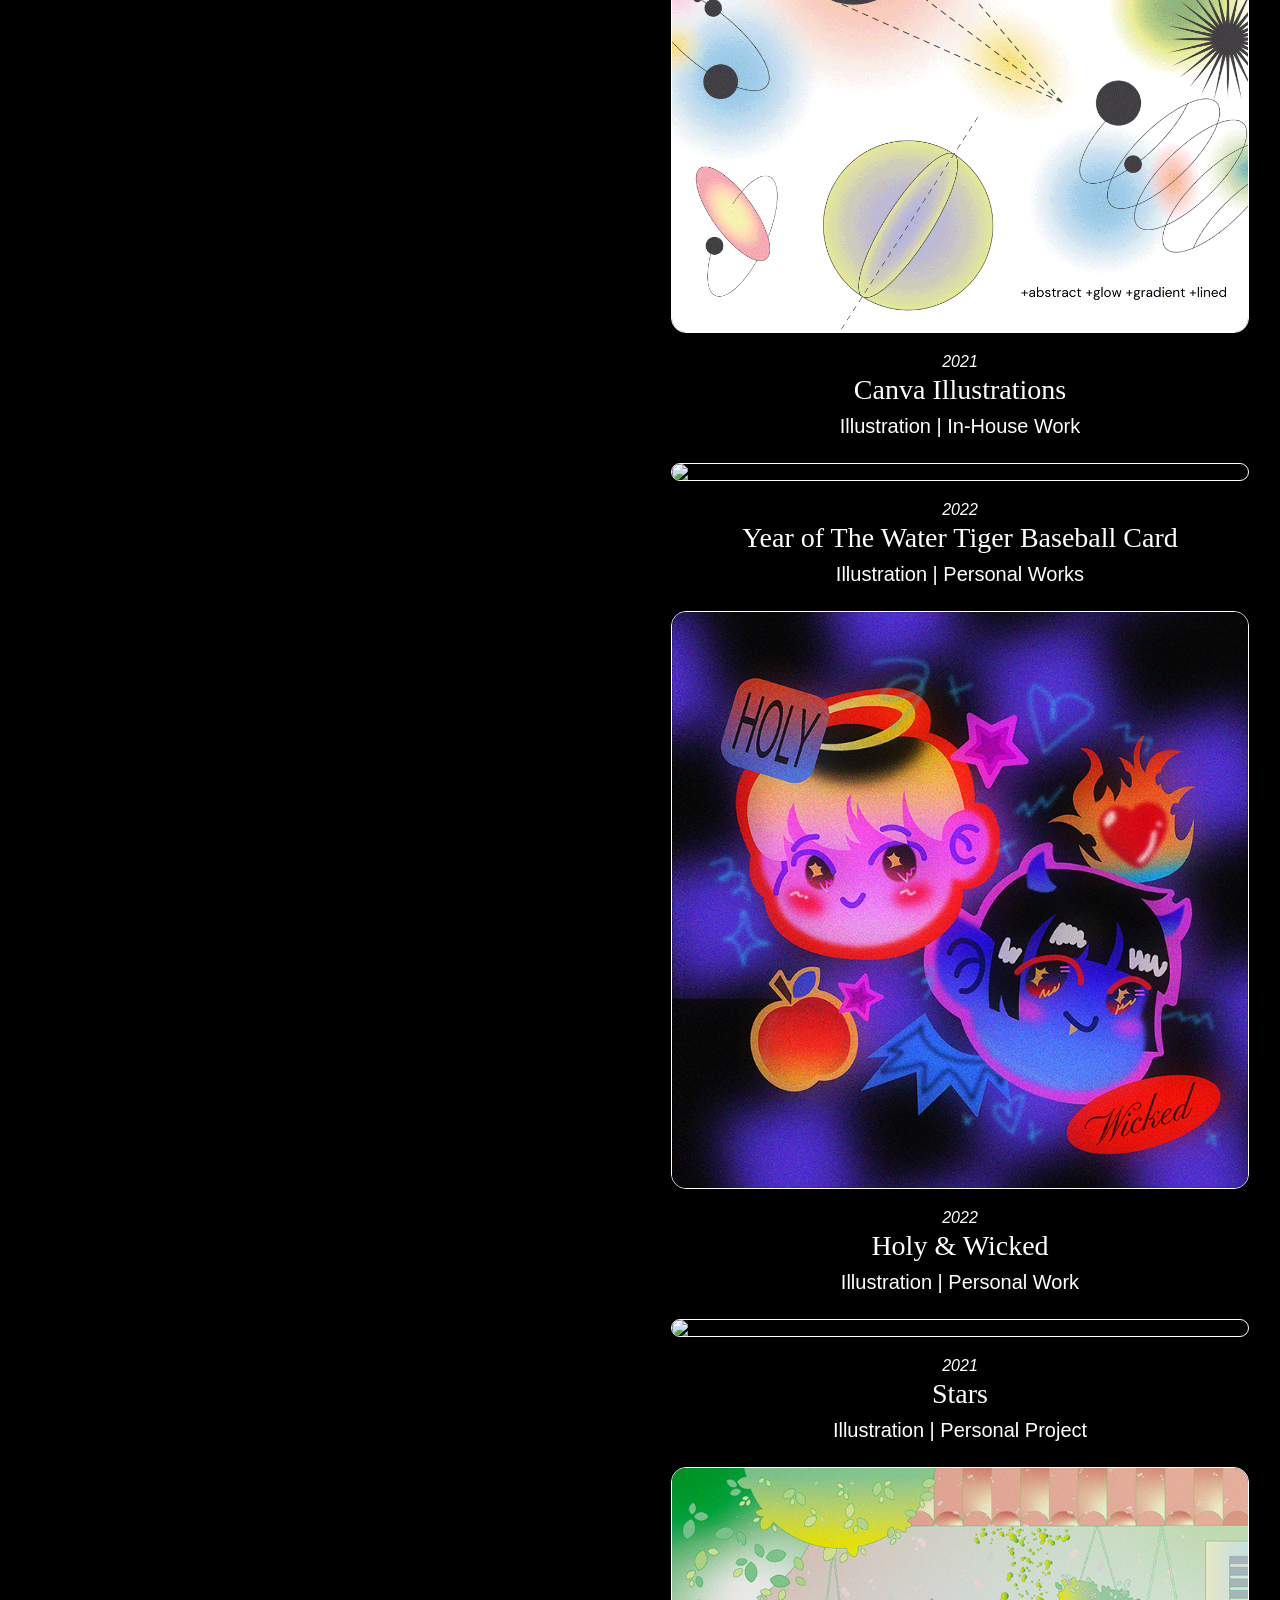
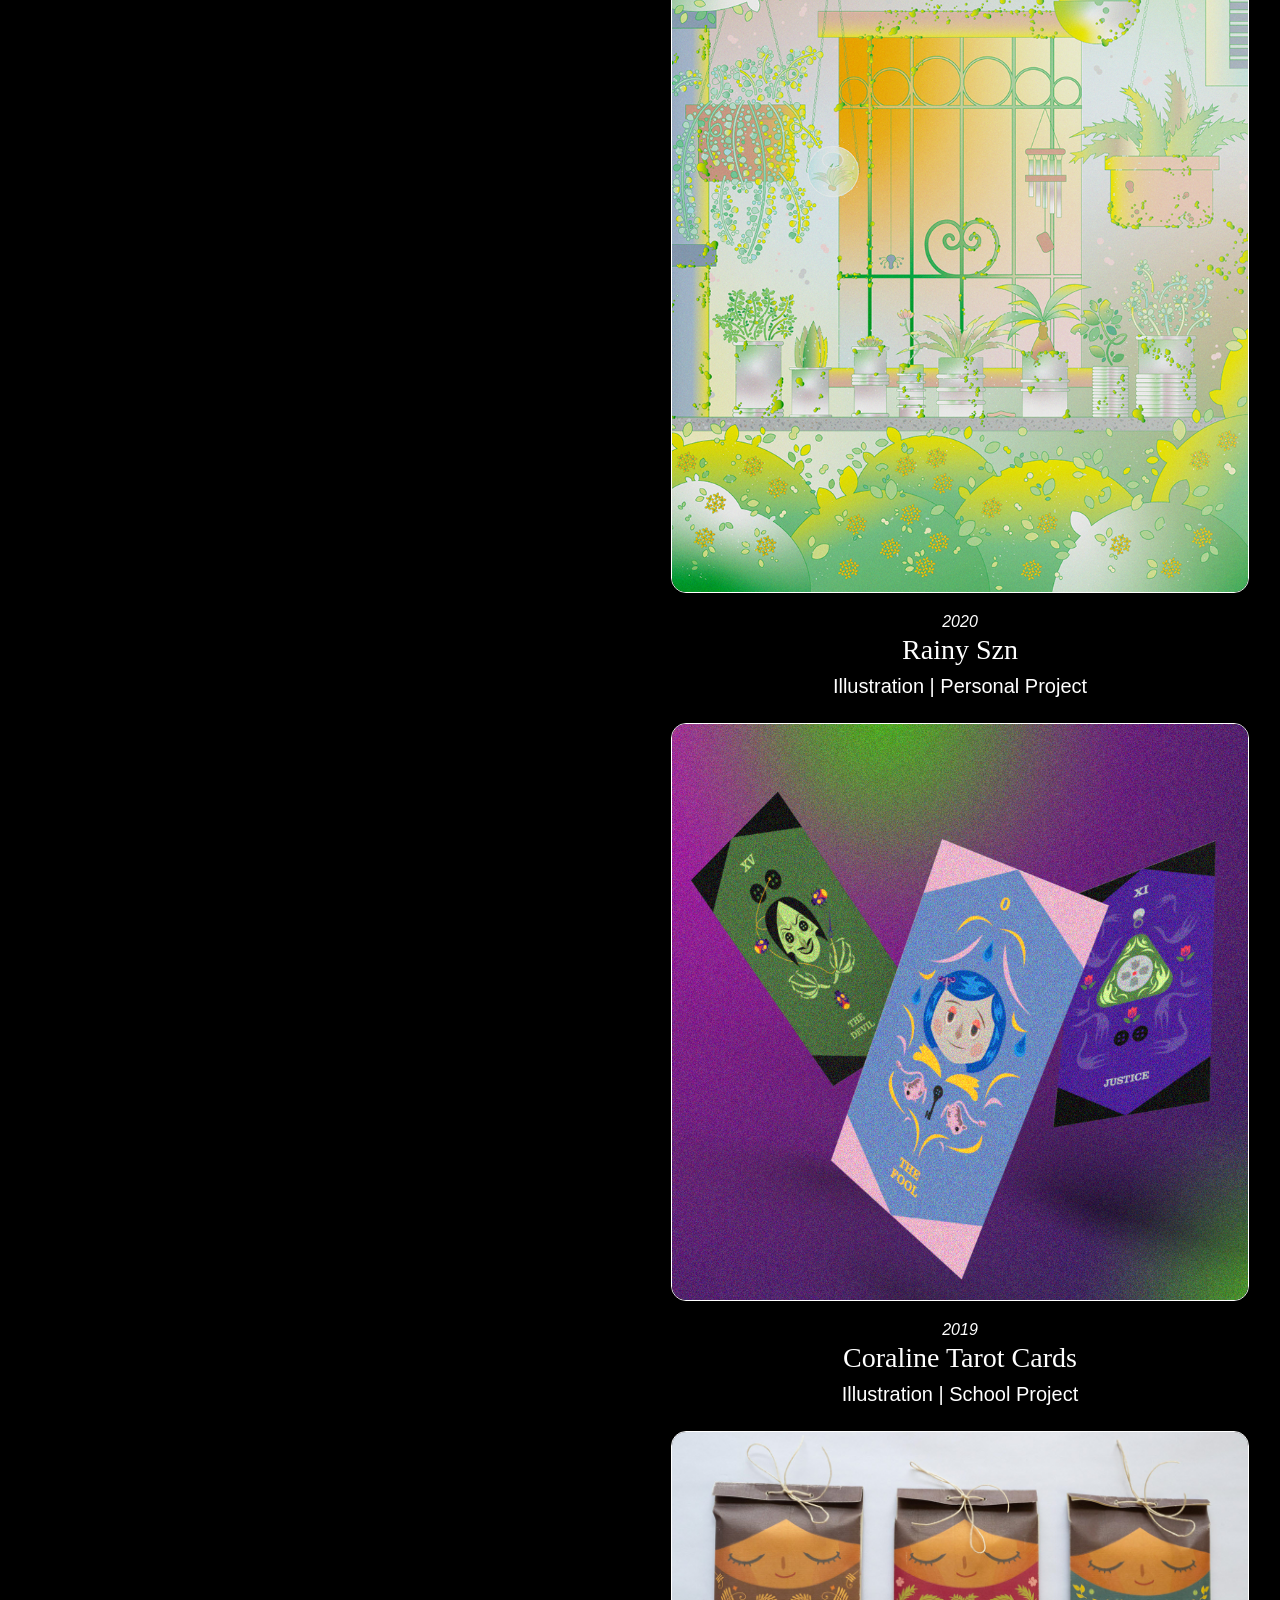
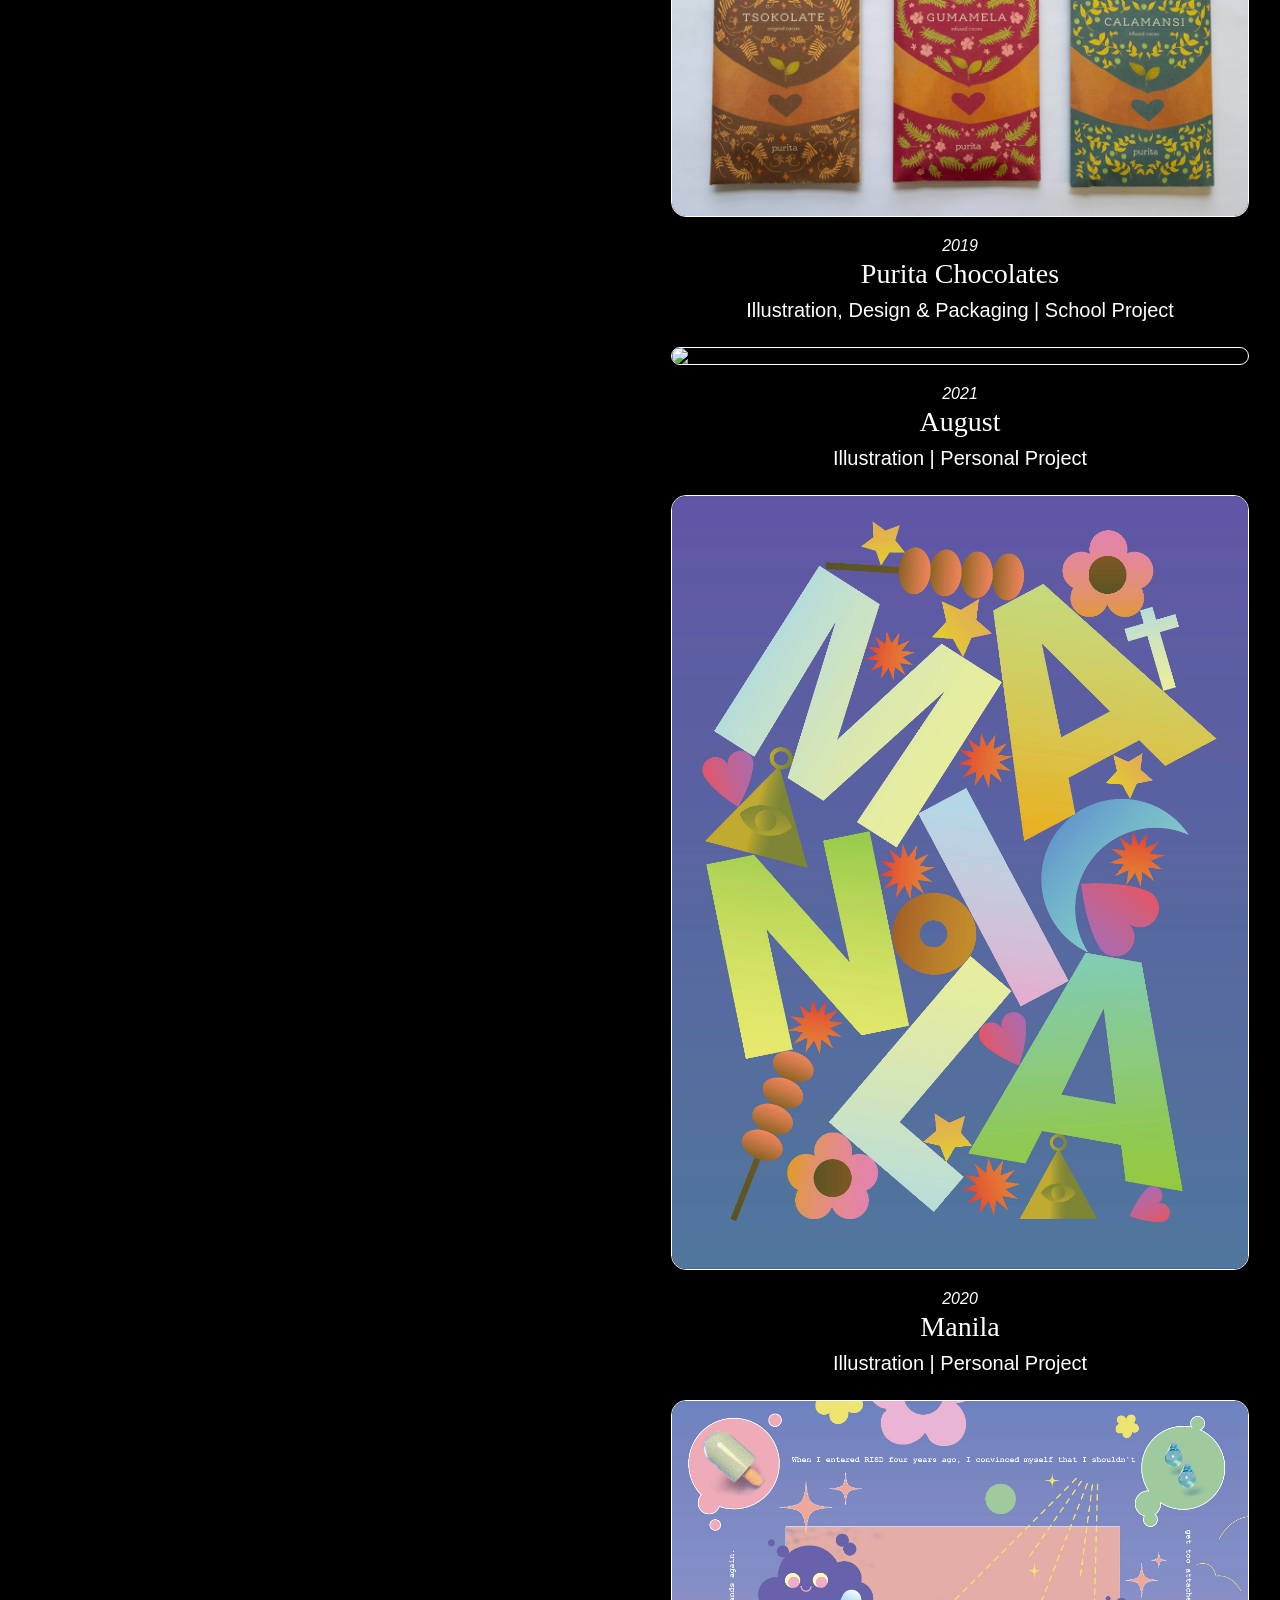
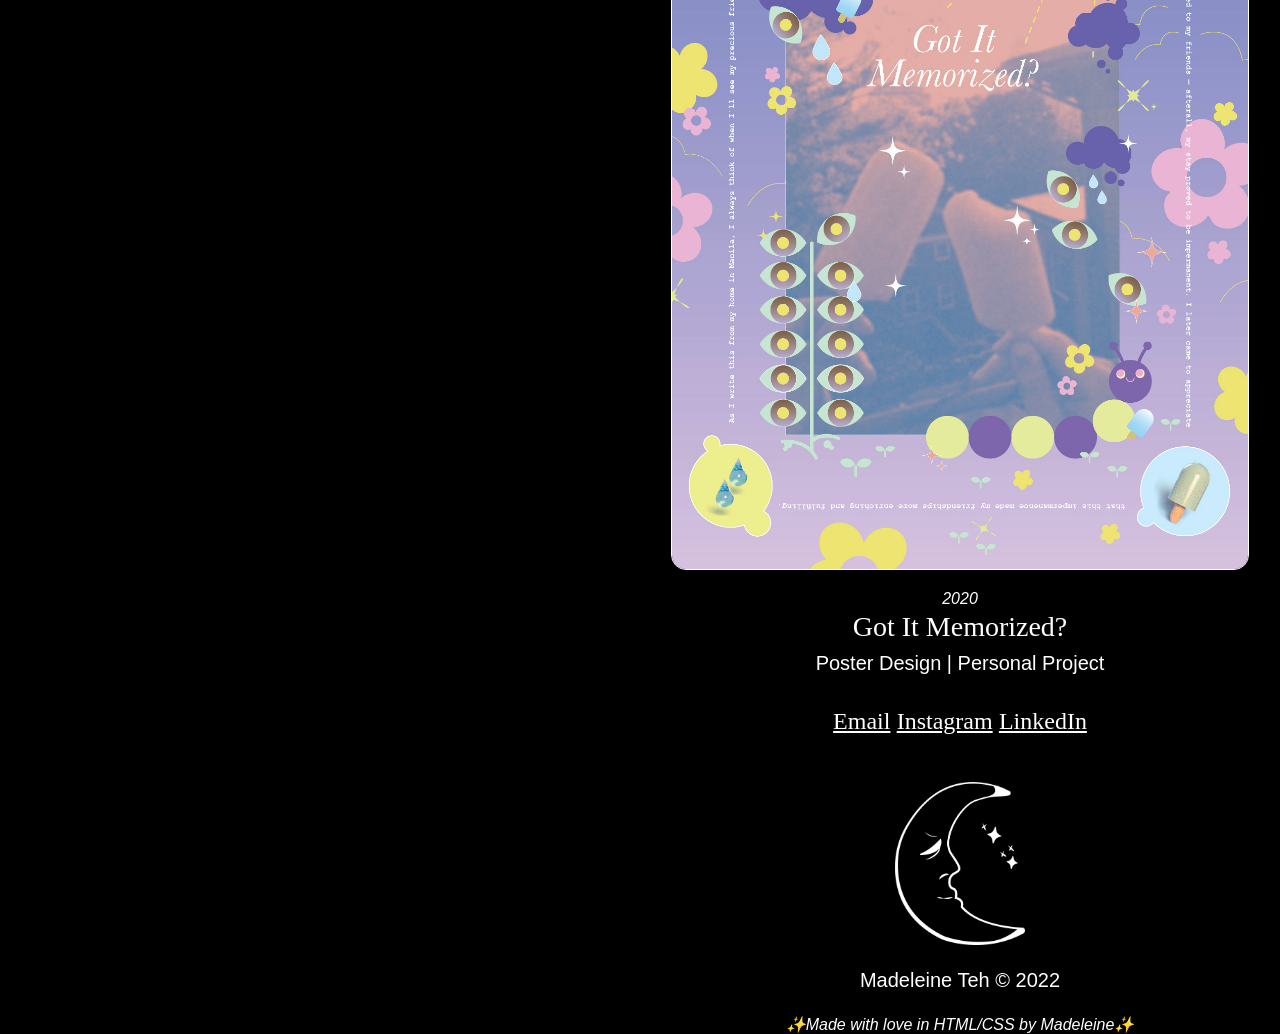
==== commit 28d00366: "added locket img" ====
--- a/index.html
+++ b/index.html
@@ -28,27 +28,31 @@
   <body>
     <div class="container">
       <div class="left">
-        <h1>Hello! I'm Madeleine Teh, an illustrator & designer who brings magic into tech.</span></h1>
+        <h1>Hello — I'm Madeleine Teh, a designer & illustrator who brings magic into tech.</span></h1>
         <img src="img/branded-02.png" alt="" class="spot">
         <div class="left-info">
-          <h2>Currently @ <a href="https://www.canva.com/" target="_blank">Canva, PH</a> / Available for freelance projects</h2>
+          <h2>Currently @ <a href="https://www.nextpay.world/" target="_blank">NextPay YC W21</a> / Unavailable for freelance</h2>
           <h2>Schooled @ the <a href="https://www.risd.edu/" target="_blank"> Rhode Island School of Design</a></h2>
-          <h2>Talk to me about art, NFTs, and tarot cards</h2>
+          <h2>Talk to me about books & tarot cards</h2>
         </div>
         <address id="address-top-left">
           <a href="mailto:mteh@alumni.risd.edu">Email</a>
           <a href="https://discordapp.com/users/8024" target="_blank">Discord</a>
           </address>
         <address>
-          <a href="https://www.instagram.com/madeleine.teh/" target="_blank">Instagram</a>
+          <a href="https://www.instagram.com/from_maddysmind/" target="_blank">Instagram</a>
           <a href="https://www.linkedin.com/in/madeleine-teh2021/" target="_blank">LinkedIn</a>
           <a href="https://www.polywork.com/madeleiiine" target="_blank">Polywork</a>
         </address>
         <br>
         <h2>Resume and professional portfolio available upon request</a></h2>
-        <h5 id="update">Last Update: March 6, 2022</h5>
+        <h5 id="update">Last Update: July 21, 2022</h5>
       </div>
       <div class="right">
+        <img src="img/locket-05.png">
+        <h5>2022</h5>
+        <h3>Lovers' Eye</h3>
+        <h4>Illustration | Personal Project</h4>
         <img src="img/Still Here Still Life.png">
         <h5>2022</h5>
         <h3>Still Here Still Life #75</h3>
@@ -119,15 +123,15 @@
         <h3>Got It Memorized?</h3>
         <h4>Poster Design | Personal Project</h4>
          <br>
-        <address>
+                 <address>
           <a href="mailto:mteh@alumni.risd.edu" id="address-right">Email</a>
-          <a href="https://www.instagram.com/madeleine.teh/" target="_blank" id="address-right">Instagram</a>
-          <a href="http://bit.ly/linkedin_madeleiiiiiiiiiiine" id="address-right">LinkedIn</a>
+          <a href="https://www.instagram.com/from_maddysmind/" target="_blank" id="address-right">Instagram</a>
+          <a href="http://bit.ly/linkedin_madeleineteh2021" id="address-right">LinkedIn</a>
         </address>
         <br>
         <img src="img/branded_white-04.png" alt="" class="spot">
         <br>
-        <h4>Madeleine Teh © 2021</h4>
+        <h4>Madeleine Teh © 2022</h4>
         <br>
         <h5>✨Made with love in HTML/CSS by Madeleine✨</h5>
       </div>
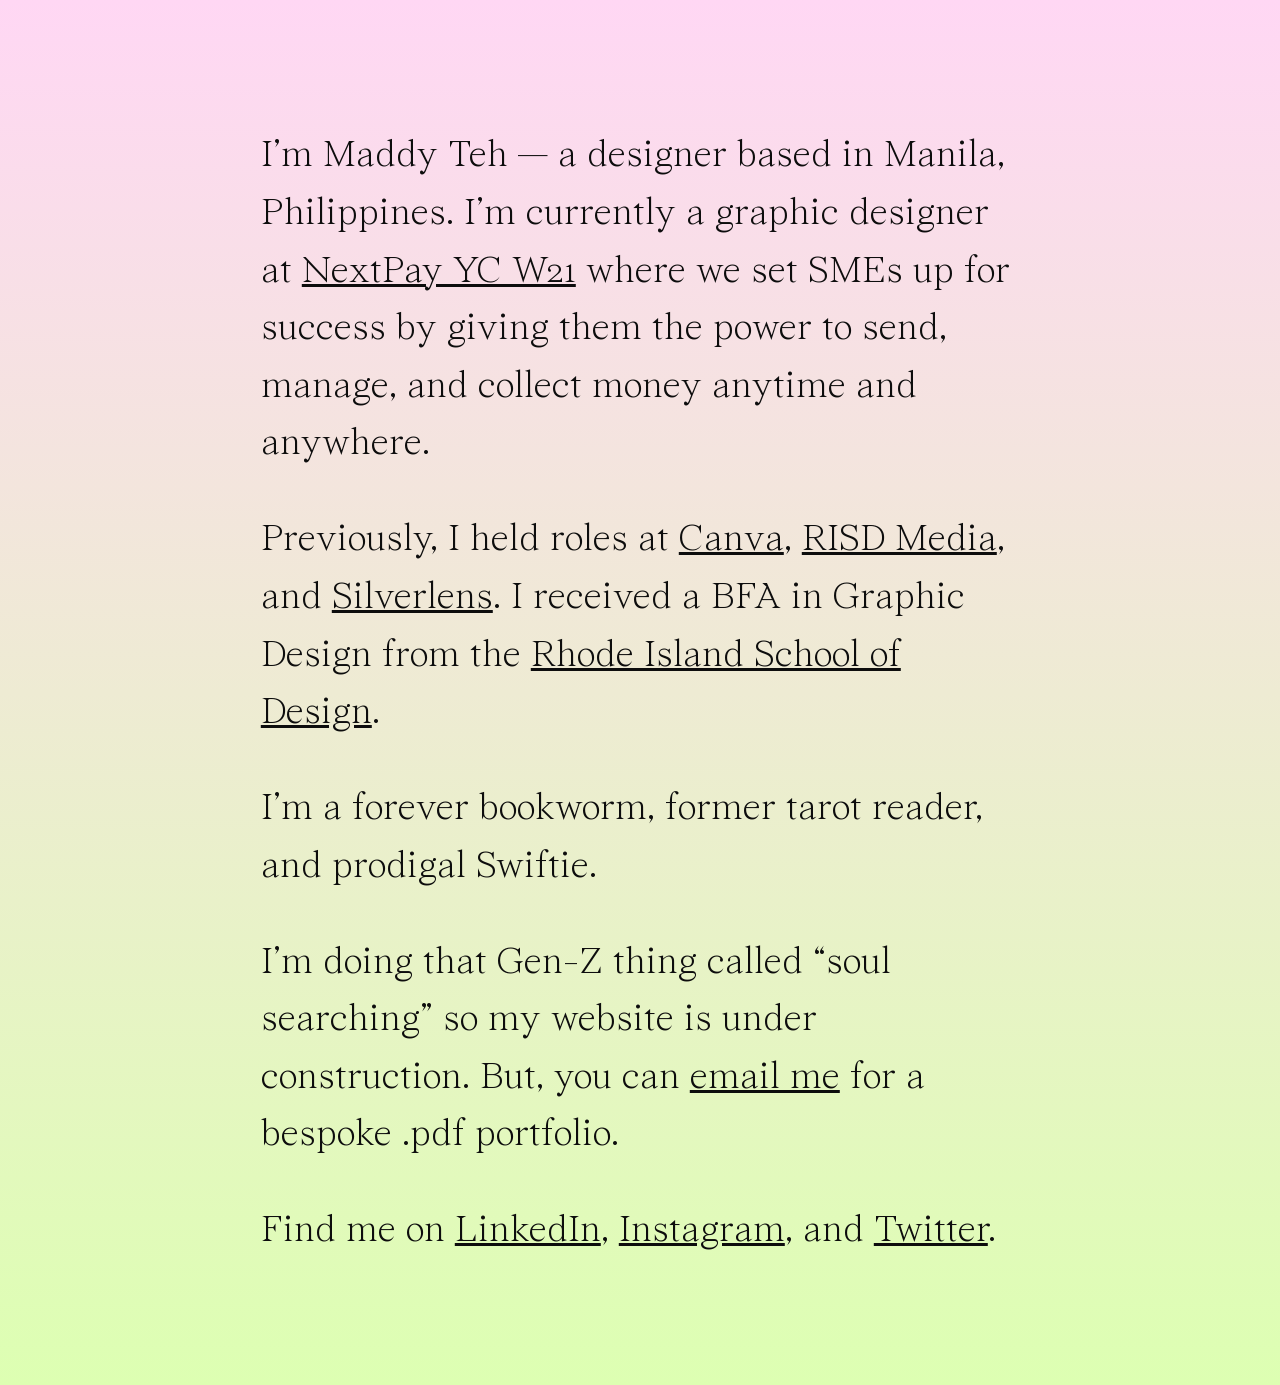
==== commit 5a29cae8: "overhauled website - soul searching era" ====
--- a/index.html
+++ b/index.html
@@ -1,140 +1,28 @@
 <!DOCTYPE html>
-<html lang="en" dir="ltr">
-<!-- i see you're snooping around my code 👀 -->
-  <head>
-    <meta charset="utf-8">
-    <title>Madeleine Teh | Designer</title>
-    <meta name="author" content="Madeleine Teh">
-    <meta name="description" content="Madeleine Teh crafts brand identities & illustrations* inspired by magic, nature, & cycles.">
-    <meta name="keywords" content="Madeleine Teh, Madeleine, Teh, madeleine, teh, madeleine teh, RISD, Rhode Island School of Design, risd, bfa, GDUSA Student to Watch 2020, Graphic Design, graphic design, graphic designer, madeleiiine.info, GDUSA, Student to Watch 2020, Fruits of Labor Oracle, RISD Graphic Design, RISD GD, bo bernstein award, Bo, Bernstein, Bo Bernstein, award, Sydney Richmond Burleigh Scholarship, Fall Speaker Series 2019, Fall, Speaker, Series, @madeleiiiiiiiiiiine, Manila, Philippines, manila, philippines, Silverlens, Silverlens Galleries, intern, RISD Media Group, RISD Museum, risd museum, silverlens, silverlens galleries, illustration, illustrator, web design, social media">
-    <link rel="icon" href="img/rose copy.png">
-    <link rel="stylesheet" href="style.css">
-    <link href="https://fonts.googleapis.com/css2?family=Syne:wght@700&display=swap" rel="stylesheet">
-    <link rel="stylesheet" href="https://use.typekit.net/cxd0azz.css">
-    <link rel="stylesheet" href="https://use.typekit.net/yxh8vur.css">
-    <meta name="viewport" content="width=device-width, initial-scale=1.0">
-    <!-- Global site tag (gtag.js) - Google Analytics -->
-<script async src="https://www.googletagmanager.com/gtag/js?id=G-M12L2D00P7"></script>
-<script>
-  window.dataLayer = window.dataLayer || [];
-  function gtag(){dataLayer.push(arguments);}
-  gtag('js', new Date());
-
-  gtag('config', 'G-M12L2D00P7');
-  <link rel="preconnect" href="https://fonts.gstatic.com">
-<link href="https://fonts.googleapis.com/css2?family=Xanh+Mono:ital@0;1&display=swap" rel="stylesheet">
-</script>
-  </head>
-  <body>
-    <div class="container">
-      <div class="left">
-        <h1>Hello — I'm Madeleine Teh, a designer & illustrator who brings magic into tech.</span></h1>
-        <img src="img/branded-02.png" alt="" class="spot">
-        <div class="left-info">
-          <h2>Currently @ <a href="https://www.nextpay.world/" target="_blank">NextPay YC W21</a> / Unavailable for freelance</h2>
-          <h2>Schooled @ the <a href="https://www.risd.edu/" target="_blank"> Rhode Island School of Design</a></h2>
-          <h2>Talk to me about books & tarot cards</h2>
-        </div>
-        <address id="address-top-left">
-          <a href="mailto:mteh@alumni.risd.edu">Email</a>
-          <a href="https://discordapp.com/users/8024" target="_blank">Discord</a>
-          </address>
-        <address>
-          <a href="https://www.instagram.com/from_maddysmind/" target="_blank">Instagram</a>
-          <a href="https://www.linkedin.com/in/madeleine-teh2021/" target="_blank">LinkedIn</a>
-          <a href="https://www.polywork.com/madeleiiine" target="_blank">Polywork</a>
-        </address>
-        <br>
-        <h2>Resume and professional portfolio available upon request</a></h2>
-        <h5 id="update">Last Update: July 21, 2022</h5>
-      </div>
-      <div class="right">
-        <img src="img/locket-05.png">
-        <h5>2022</h5>
-        <h3>Lovers' Eye</h3>
-        <h4>Illustration | Personal Project</h4>
-        <img src="img/Still Here Still Life.png">
-        <h5>2022</h5>
-        <h3>Still Here Still Life #75</h3>
-        <h4>Illustration | Personal Project</h4>
-        <img src="img/fol.jpg">
-        <img src="img/fol_card.png">
-        <img src="img/fol-book.jpeg">
-        <h5>2020</h5>
-        <h3>Fruits of Labor Oracle Deck & Guidebook</h3>
-        <h4>Illustration, Design, & Writing | Undergrad Thesis</h4>
-        <img src="img/Still Here Still Life 77.png">
-        <h5>2022</h5>
-        <h3>Still Here Still Life #77</h3>
-        <h4>Illustration | Personal Project</h4>
-        <br>
-        <img src="img/branded_white-03.png" class="spot">
-        <br>
-        <img src="img/mushroom.png" alt="">
-        <h5>2021</h5>
-        <h3>Witchy Rooms Pt. 1: Mushroom</h3>
-        <h4>Illustration | Personal Project</h4>
-        <img src="img/naturelab.png" alt="">
-        <h5>2021</h5>
-        <h3>Witchy Rooms Pt. 2: Laboratory</h3>
-        <h4>Illustration | Personal Project</h4>
-        <img src="img/observatory.png" alt="">
-        <h5>2021</h5>
-        <h3>Witchy Rooms Pt. 3: Observatory</h3>
-        <h4>Illustration | Personal Project</h4>
-        <img src="img/1.gif">
-        <h5>2021</h5>
-        <h3>Canva Illustrations</h3>
-        <h4>Illustration | In-House Work</h4>
-        <img src="img/water tiger.gif">
-        <h5>2022</h5>
-        <h3>Year of The Water Tiger Baseball Card</h3>
-        <h4>Illustration | Personal Works</h4>  
-        <img src="img/holy-wicked_lowres.png">
-        <h5>2022</h5>
-        <h3>Holy & Wicked</h3>
-        <h4>Illustration | Personal Work</h4>       
-        <img src="img/stars.png">
-        <h5>2021</h5>
-        <h3>Stars</h3>
-        <h4>Illustration | Personal Project</h4>
-        <img src="img/rainyszn.png">
-        <h5>2020</h5>
-        <h3>Rainy Szn</h3>
-        <h4>Illustration | Personal Project</h4>
-        <img src="img/tarot.jpg">
-        <h5>2019</h5>
-        <h3>Coraline Tarot Cards</h3>
-        <h4>Illustration | School Project</h4>
-        <img src="img/purita.jpg">
-        <h5>2019</h5>
-        <h3>Purita Chocolates</h3>
-        <h4>Illustration, Design & Packaging | School Project</h4>
-        <img src="img/august_color-01.png">
-        <h5>2021</h5>
-        <h3>August</h3>
-        <h4>Illustration | Personal Project</h4>
-        <img src="img/manila.jpg">
-        <h5>2020</h5>
-        <h3>Manila</h3>
-        <h4>Illustration | Personal Project</h4>
-        <img src="img/popsicle.jpg">
-        <h5>2020</h5>
-        <h3>Got It Memorized?</h3>
-        <h4>Poster Design | Personal Project</h4>
-         <br>
-                 <address>
-          <a href="mailto:mteh@alumni.risd.edu" id="address-right">Email</a>
-          <a href="https://www.instagram.com/from_maddysmind/" target="_blank" id="address-right">Instagram</a>
-          <a href="http://bit.ly/linkedin_madeleineteh2021" id="address-right">LinkedIn</a>
-        </address>
-        <br>
-        <img src="img/branded_white-04.png" alt="" class="spot">
-        <br>
-        <h4>Madeleine Teh © 2022</h4>
-        <br>
-        <h5>✨Made with love in HTML/CSS by Madeleine✨</h5>
-      </div>
-    </div>
-  </body>
+<html>
+    <head>
+        <title>Maddy Teh</title>
+        <link rel="stylesheet" href="styles.css">
+    </head>
+    <body>
+        <section>
+            <p>
+                I’m Maddy Teh — a designer based in Manila, Philippines. I’m currently a graphic designer at <a href="https://nextpay.world/" target="_blank">NextPay YC W21</a> where we set SMEs up for success by giving them the power to send, manage, and collect money anytime and anywhere.
+            </p>
+            <p>
+                Previously, I held roles at 
+                <a href="https://www.canva.com/" target="_blank">Canva</a>, <a href="https://info.risd.edu/media-group/" target="_blank">RISD Media</a>, and <a href="https://www.silverlensgalleries.com/" target="_blank">Silverlens</a>.
+                I received a BFA in Graphic Design from the <a href="" target="_blank">Rhode Island School of Design</a>.
+            </p>
+            <p>
+                I’m a forever bookworm, former tarot reader, and prodigal Swiftie. 
+            </p>
+            <p>
+                I’m doing that Gen-Z thing called “soul searching” so my website is under construction. But, you can <a href="mailto:mteh@alumni.risd.edu">email me</a> for a bespoke .pdf portfolio.
+            </p>
+            <p>
+                Find me on <a href="" target="_blank">LinkedIn</a>, <a href="https://www.instagram.com/from_maddysmind/" target="_blank">Instagram</a>, and <a href="https://twitter.com/from_maddysmind" target="_blank">Twitter</a>.
+            </p>
+        </section>
+    </body>
 </html>
--- a/styles.css
+++ b/styles.css
@@ -0,0 +1,39 @@
+body {
+    background-image: linear-gradient(#FFD7F4,#DDFFB2);
+}
+
+section {
+    width: 60%;
+    margin: 10% 20% 10% 20%;
+    align-items: center;
+}
+
+@font-face {
+    font-family: WremenaLight;
+    src: url(WremenaLight.woff);
+}
+p {
+    font-family: WremenaLight;
+    font-size: 2.4rem;
+    line-height: 3.6rem;
+    color: #0D0D0D;
+}
+
+a {
+    color: #0D0D0D;
+}
+
+a:hover {
+    color: white;
+}
+
+@media only screen and (max-width: 600px) {
+    body {
+        width: 80%;
+        margin: 10% 10% 10% 10%;
+    }
+    p {
+        font-size: 1.6rem;
+        line-height: 2.7rem;
+    }
+  }
